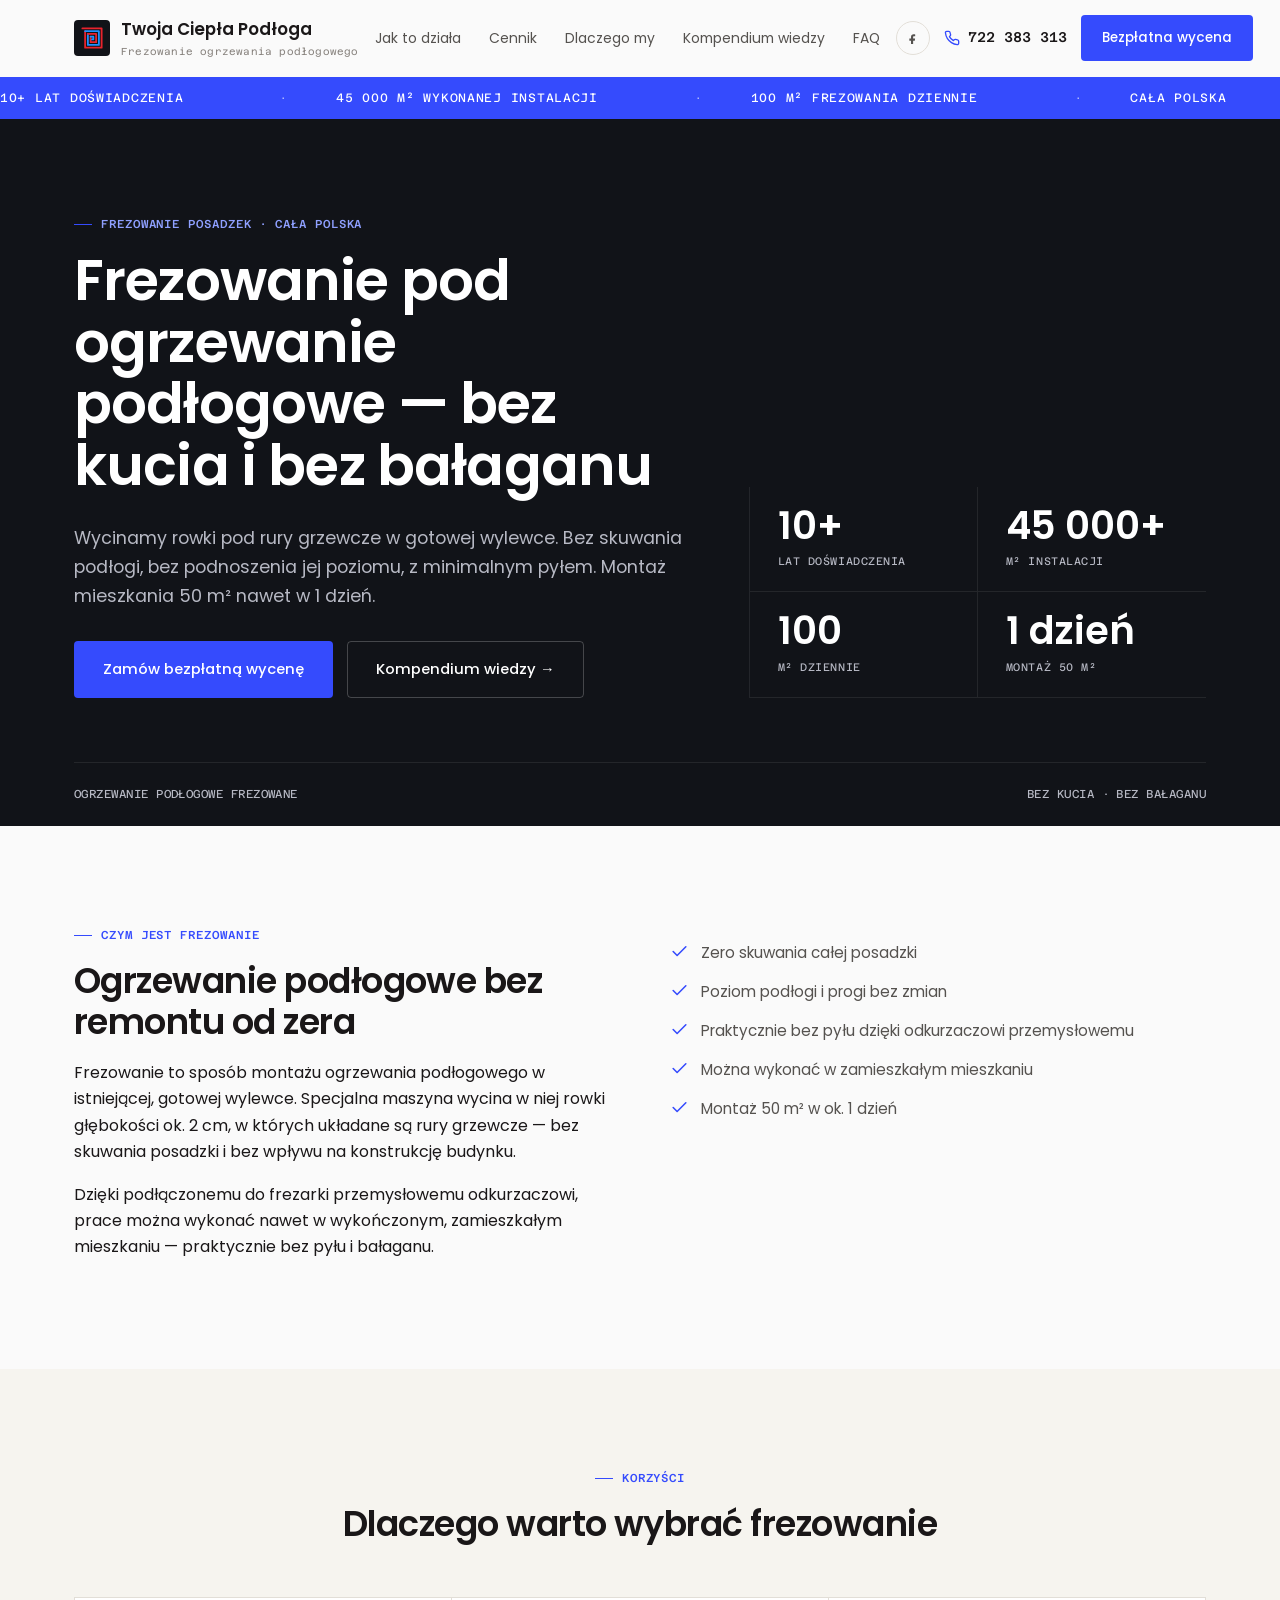
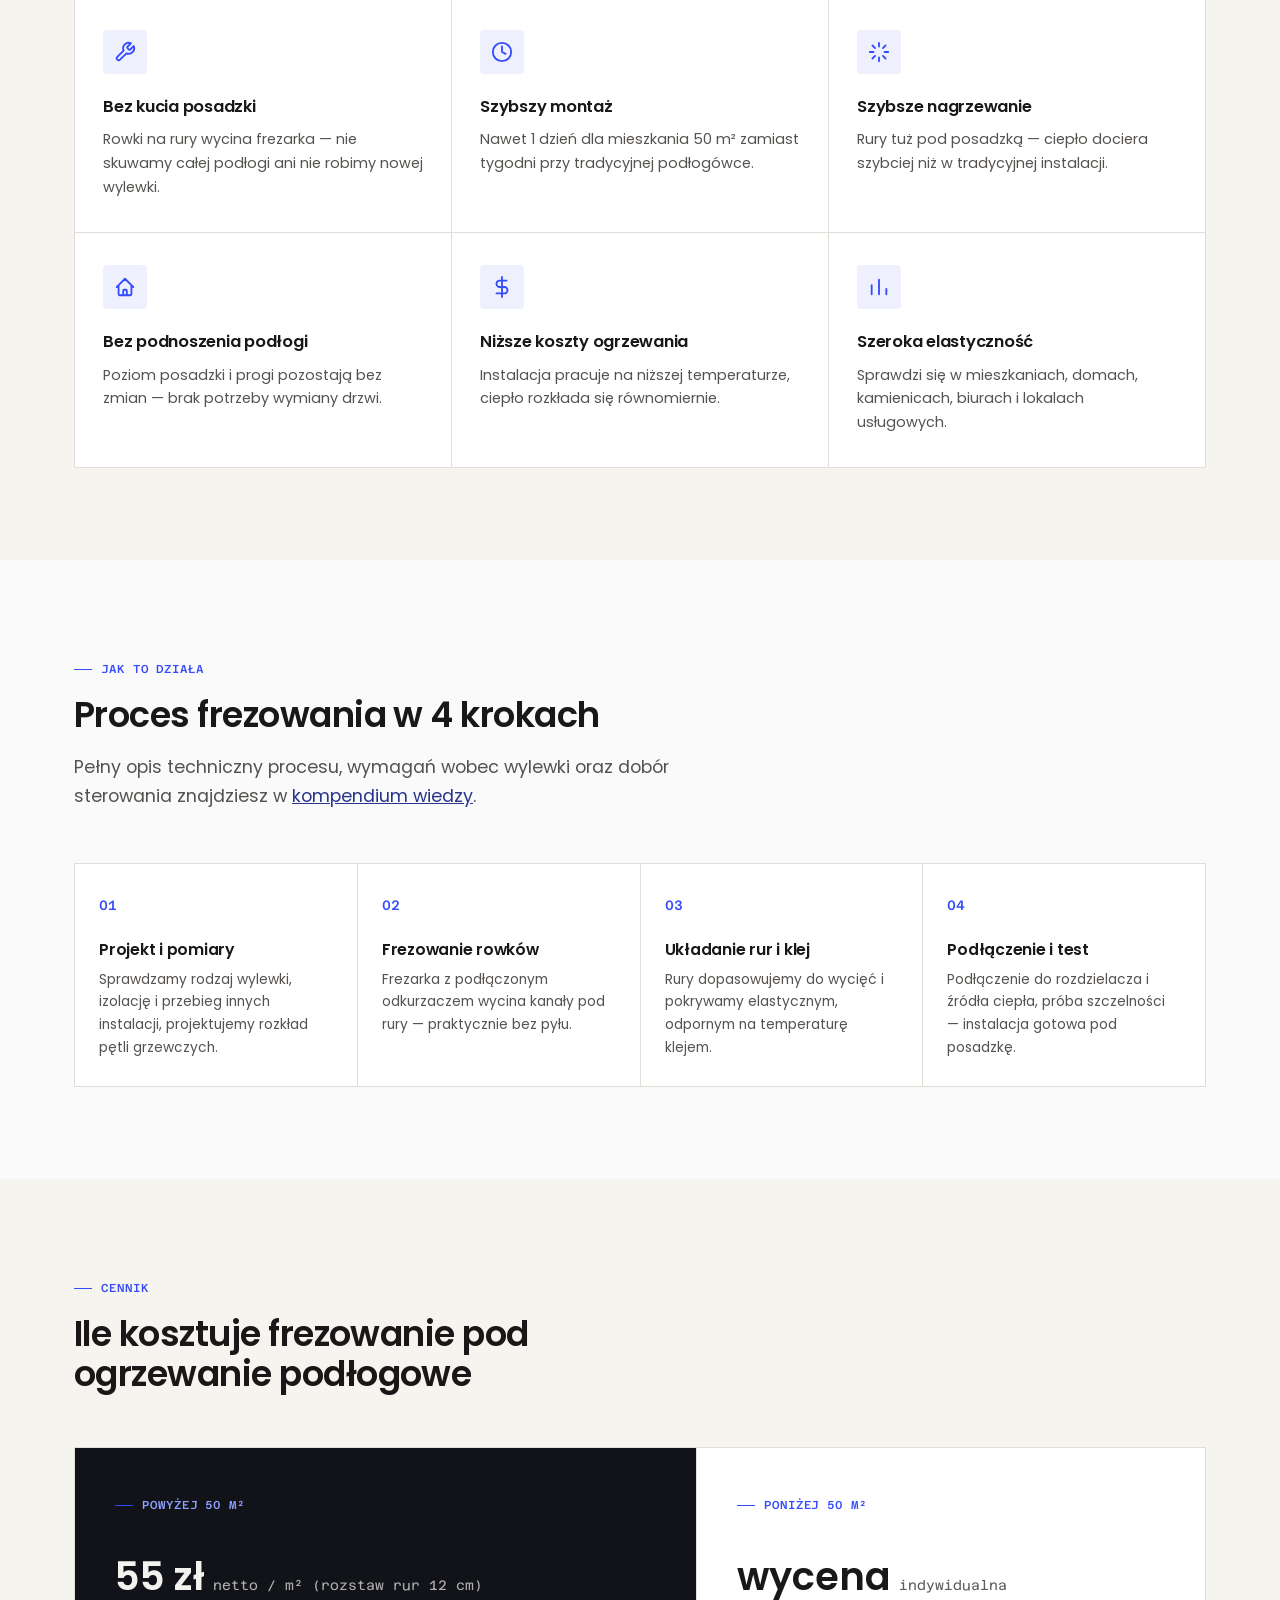
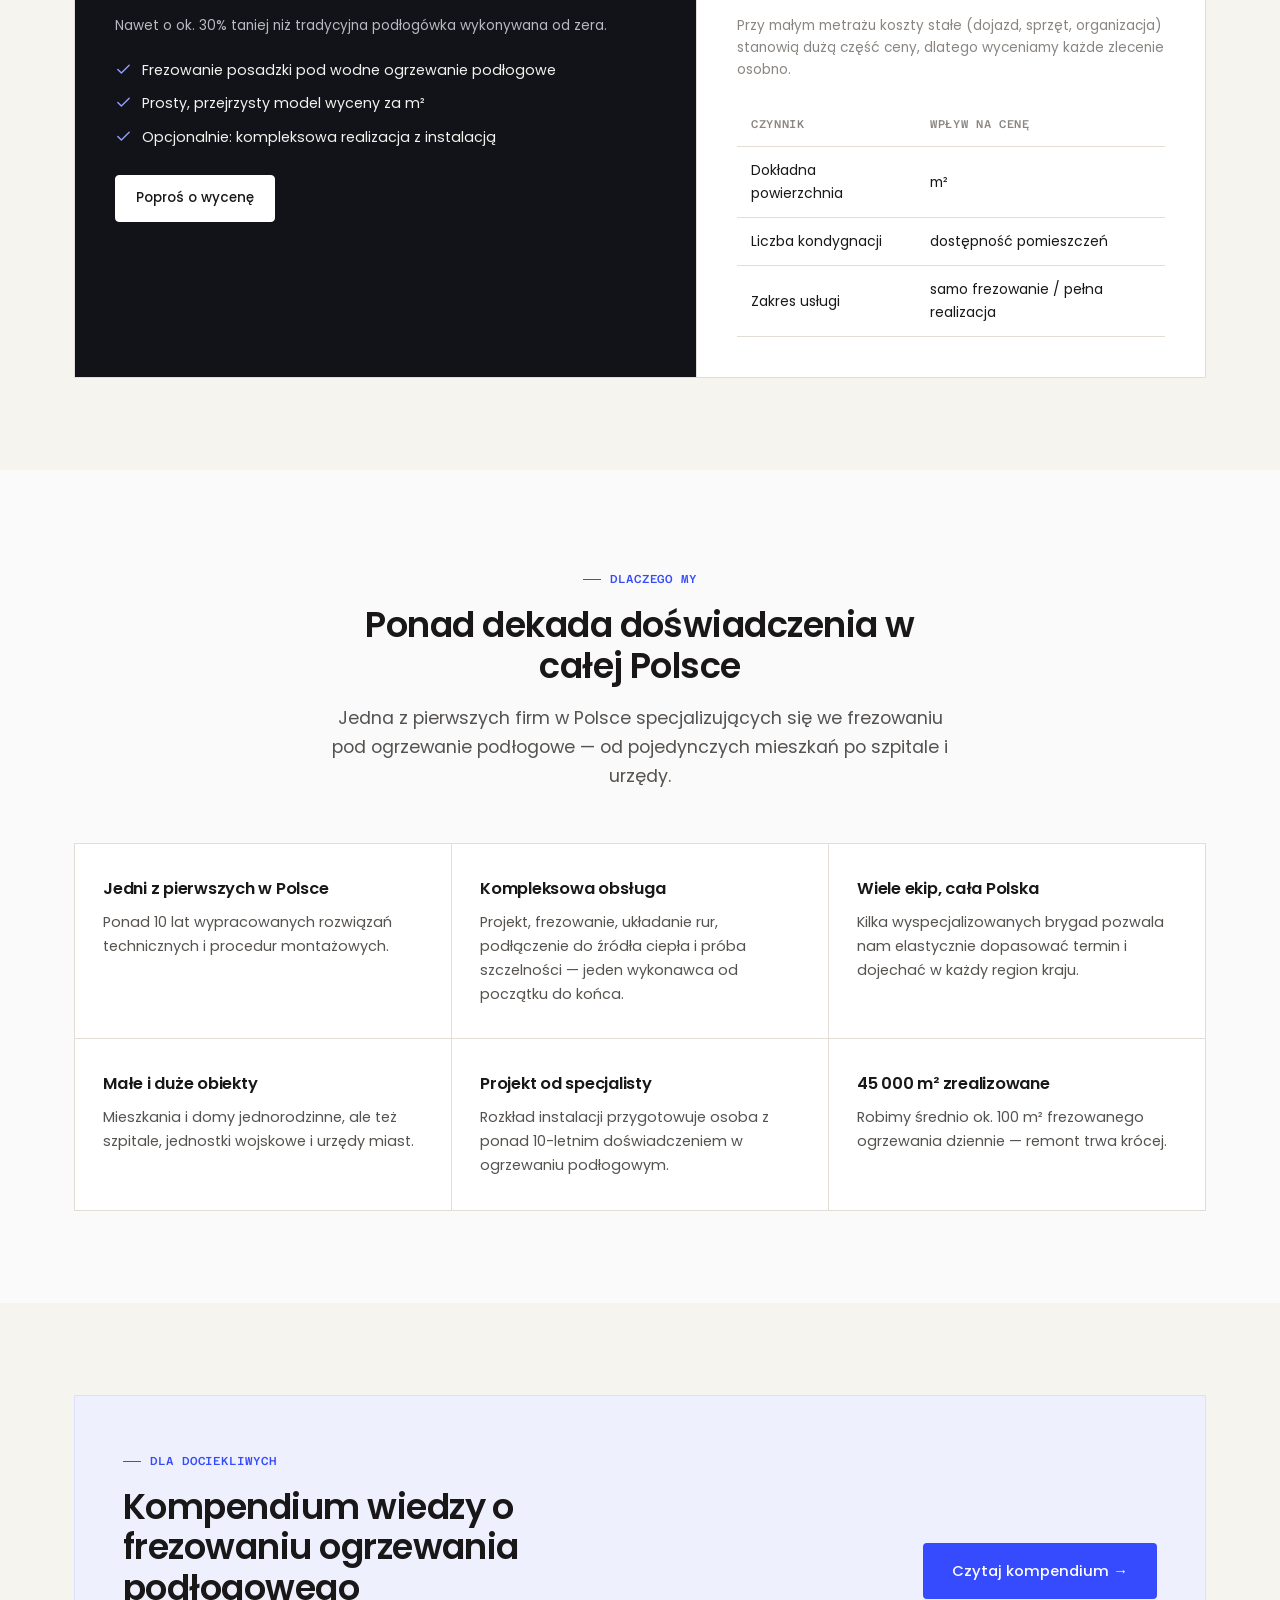
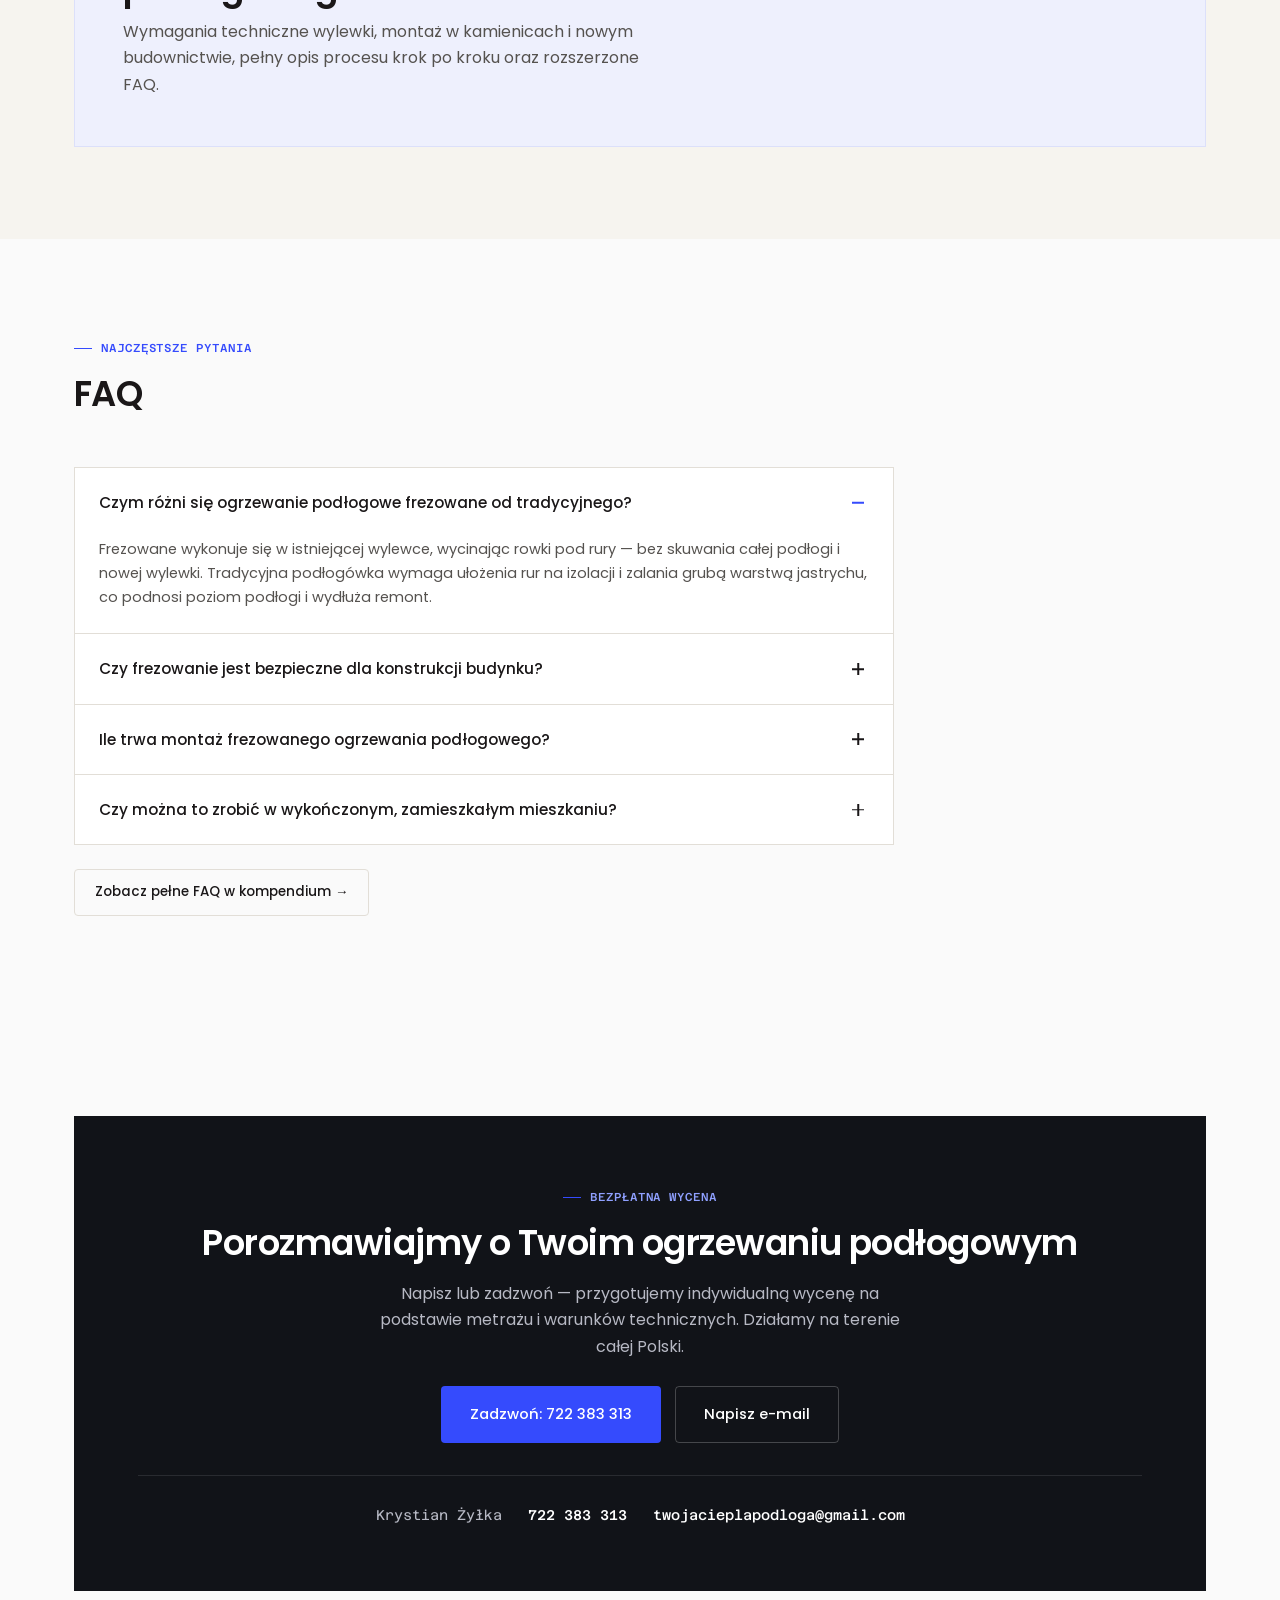
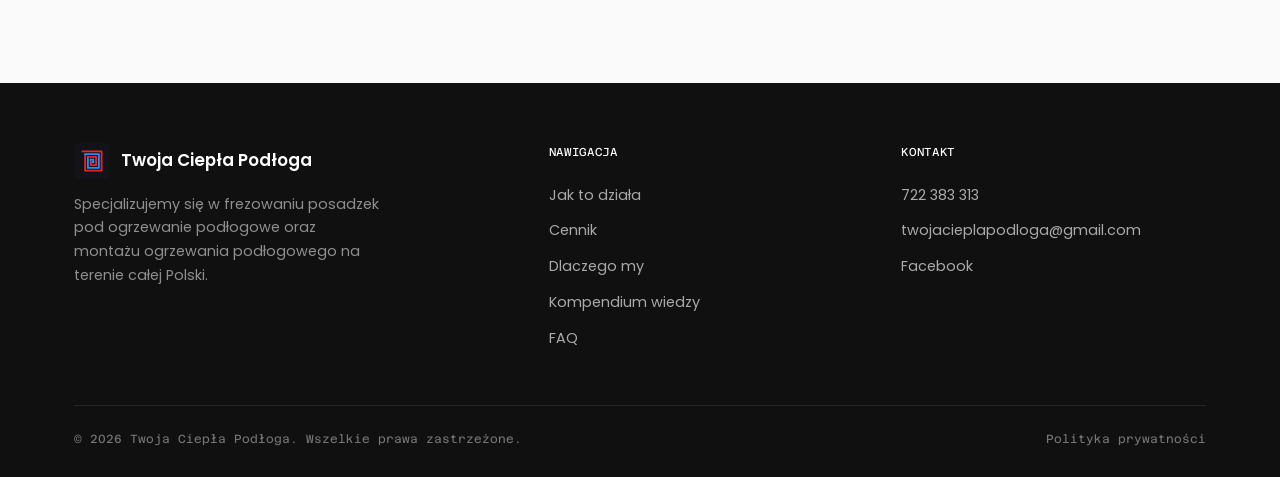
==== index.html @ 828ecf65 "Redesign: frezowanie pod ogrzewanie podlogowe + kompendium wiedzy" ====
<!doctype html>
<html lang="pl">
<head>
<meta charset="utf-8">
<meta name="viewport" content="width=device-width, initial-scale=1">
<title>Frezowanie pod ogrzewanie podłogowe bez kucia i bałaganu | Twoja Ciepła Podłoga</title>
<meta name="description" content="Frezowanie pod ogrzewanie podłogowe w istniejącej wylewce — bez kucia, bez podnoszenia poziomu podłogi. Montaż nawet w 1 dzień, cała Polska. Bezpłatna wycena.">
<link rel="canonical" href="https://twojacieplapodloga.pl/frezowanie-pod-ogrzewanie-podlogowe">
<meta name="theme-color" content="#ffffff">
<link rel="icon" type="image/svg+xml" href="data:image/svg+xml,%3Csvg xmlns='http://www.w3.org/2000/svg' viewBox='0 0 96 96'%3E%3Crect width='96' height='96' rx='20' fill='%23101010'/%3E%3Cpath d='M12,12 L84,12 L84,84 L24,84 L24,24' stroke='%23e8232c' stroke-width='9' fill='none' stroke-linecap='round' stroke-linejoin='round'/%3E%3Cpath d='M24,24 L72,24 L72,72 L34,72 L34,34' stroke='%231e90ff' stroke-width='9' fill='none' stroke-linecap='round' stroke-linejoin='round'/%3E%3Cpath d='M34,34 L62,34 L62,62 L44,62 L44,46' stroke='%23e8232c' stroke-width='9' fill='none' stroke-linecap='round' stroke-linejoin='round'/%3E%3C/svg%3E">

<meta property="og:type" content="website">
<meta property="og:locale" content="pl_PL">
<meta property="og:title" content="Frezowanie pod ogrzewanie podłogowe bez kucia i bałaganu">
<meta property="og:description" content="Profesjonalne frezowanie posadzek pod ogrzewanie podłogowe. Bez kucia, bez podnoszenia poziomu podłogi. Montaż w 1 dzień. Cała Polska.">
<meta property="og:url" content="https://twojacieplapodloga.pl/frezowanie-pod-ogrzewanie-podlogowe">
<meta property="og:site_name" content="Twoja Ciepła Podłoga">
<meta name="twitter:card" content="summary_large_image">

<link rel="preconnect" href="https://fonts.googleapis.com">
<link rel="preconnect" href="https://fonts.gstatic.com" crossorigin>
<link href="https://fonts.googleapis.com/css2?family=Azeret+Mono:wght@400;500&family=Poppins:wght@400;500;600;700&display=swap" rel="stylesheet">
<link rel="stylesheet" href="assets/css/style.css">

<script type="application/ld+json">
{
  "@context": "https://schema.org",
  "@type": "Service",
  "serviceType": "Frezowanie pod ogrzewanie podłogowe",
  "provider": {
    "@type": "LocalBusiness",
    "name": "Twoja Ciepła Podłoga",
    "telephone": "+48722383313",
    "email": "twojacieplapodloga@gmail.com",
    "areaServed": "PL",
    "url": "https://twojacieplapodloga.pl"
  },
  "areaServed": {
    "@type": "Country",
    "name": "Polska"
  },
  "description": "Profesjonalne frezowanie posadzek pod ogrzewanie podłogowe w istniejącej wylewce, bez kucia i podnoszenia poziomu podłogi."
}
</script>
<script type="application/ld+json">
{
  "@context": "https://schema.org",
  "@type": "FAQPage",
  "mainEntity": [
    {
      "@type": "Question",
      "name": "Czym różni się ogrzewanie podłogowe frezowane od tradycyjnego?",
      "acceptedAnswer": {
        "@type": "Answer",
        "text": "Ogrzewanie frezowane wykonuje się w istniejącej wylewce, wycinając w niej rowki pod rury — bez skuwania całej podłogi i bez nowej wylewki. Tradycyjna podłogówka wymaga ułożenia rur na izolacji i zalania grubą warstwą jastrychu, co podnosi poziom podłogi i wydłuża remont."
      }
    },
    {
      "@type": "Question",
      "name": "Czy frezowanie jest bezpieczne dla konstrukcji budynku?",
      "acceptedAnswer": {
        "@type": "Answer",
        "text": "Tak. Frezowanie wykonywane jest wyłącznie w warstwie wylewki, na głębokość ok. 2 cm — nie ingeruje w strop ani elementy konstrukcyjne budynku."
      }
    },
    {
      "@type": "Question",
      "name": "Ile trwa montaż frezowanego ogrzewania podłogowego?",
      "acceptedAnswer": {
        "@type": "Answer",
        "text": "Mieszkanie ok. 50 m2 to zwykle 1 dzień pracy, większe mieszkania i domy 2–3 dni robocze. Duże obiekty wyceniane i planowane są indywidualnie."
      }
    },
    {
      "@type": "Question",
      "name": "Ile kosztuje frezowanie pod ogrzewanie podłogowe?",
      "acceptedAnswer": {
        "@type": "Answer",
        "text": "Dla powierzchni powyżej 50 m2 stosujemy stawkę 55 zł netto za 1 m2 przy rozstawie rur co 12 cm. Mniejsze powierzchnie wyceniamy indywidualnie ze względu na koszty stałe."
      }
    }
  ]
}
</script>
</head>
<body>

<header class="site-header">
  <div class="container">
    <a href="/" class="brand">
      <span class="brand-mark">
        <svg viewBox="0 0 96 96" fill="none">
          <path d="M6,6 L90,6 L90,90 L18,90 L18,18" stroke="#e8232c" stroke-width="8" stroke-linecap="round" stroke-linejoin="round"/>
          <path d="M18,18 L78,18 L78,78 L30,78 L30,30" stroke="#1e90ff" stroke-width="8" stroke-linecap="round" stroke-linejoin="round"/>
          <path d="M30,30 L66,30 L66,66 L42,66 L42,42" stroke="#e8232c" stroke-width="8" stroke-linecap="round" stroke-linejoin="round"/>
          <path d="M42,42 L54,42 L54,54 L48,54" stroke="#1e90ff" stroke-width="8" stroke-linecap="round" stroke-linejoin="round"/>
        </svg>
      </span>
      <span>Twoja Ciepła Podłoga<small>Frezowanie ogrzewania podłogowego</small></span>
    </a>

    <nav class="main-nav" aria-label="Nawigacja główna" id="main-nav">
      <a href="#proces">Jak to działa</a>
      <a href="#cennik">Cennik</a>
      <a href="#dlaczego-my">Dlaczego my</a>
      <a href="kompendium-wiedzy.html">Kompendium wiedzy</a>
      <a href="#faq">FAQ</a>
      <div class="mobile-only">
        <a href="tel:722383313" class="phone-link">
          <svg viewBox="0 0 24 24" fill="none" stroke="currentColor" stroke-width="2" stroke-linecap="round" stroke-linejoin="round"><path d="M22 16.92v3a2 2 0 0 1-2.18 2 19.79 19.79 0 0 1-8.63-3.07 19.5 19.5 0 0 1-6-6 19.79 19.79 0 0 1-3.07-8.67A2 2 0 0 1 4.11 2h3a2 2 0 0 1 2 1.72c.127.96.361 1.903.7 2.81a2 2 0 0 1-.45 2.11L8.09 9.91a16 16 0 0 0 6 6l1.27-1.27a2 2 0 0 1 2.11-.45c.907.339 1.85.573 2.81.7A2 2 0 0 1 22 16.92z"/></svg>
          722 383 313
        </a>
        <a href="#kontakt" class="btn btn-primary btn-sm">Bezpłatna wycena</a>
      </div>
    </nav>

    <div class="header-cta">
      <a href="https://www.facebook.com/twojacieplapodloga/" target="_blank" rel="noopener" class="social-link" aria-label="Nasz profil na Facebooku">
        <svg viewBox="0 0 24 24" fill="currentColor"><path d="M13.5 9.5H15.3V6.6C15 6.6 14 6.5 12.9 6.5c-2.3 0-3.9 1.4-3.9 4v2.4H6.5v3.2h2.5V21h3.2v-4.9h2.5l.4-3.2h-2.9v-2.1c0-.9.3-1.3 1.3-1.3Z"/></svg>
      </a>
      <a href="tel:722383313" class="phone-link">
        <svg viewBox="0 0 24 24" fill="none" stroke="currentColor" stroke-width="2" stroke-linecap="round" stroke-linejoin="round"><path d="M22 16.92v3a2 2 0 0 1-2.18 2 19.79 19.79 0 0 1-8.63-3.07 19.5 19.5 0 0 1-6-6 19.79 19.79 0 0 1-3.07-8.67A2 2 0 0 1 4.11 2h3a2 2 0 0 1 2 1.72c.127.96.361 1.903.7 2.81a2 2 0 0 1-.45 2.11L8.09 9.91a16 16 0 0 0 6 6l1.27-1.27a2 2 0 0 1 2.11-.45c.907.339 1.85.573 2.81.7A2 2 0 0 1 22 16.92z"/></svg>
        722 383 313
      </a>
      <a href="#kontakt" class="btn btn-primary btn-sm">Bezpłatna wycena</a>
      <button type="button" class="nav-toggle" aria-label="Otwórz menu" aria-expanded="false" aria-controls="main-nav">
        <span class="bars"><span></span><span></span><span></span></span>
      </button>
    </div>
  </div>
</header>

<div class="ticker" aria-hidden="true">
  <div class="ticker-track">
    <span>10+ lat doświadczenia</span>
    <span>45 000 m² wykonanej instalacji</span>
    <span>100 m² frezowania dziennie</span>
    <span>Cała Polska</span>
    <span>10+ lat doświadczenia</span>
    <span>45 000 m² wykonanej instalacji</span>
    <span>100 m² frezowania dziennie</span>
    <span>Cała Polska</span>
  </div>
</div>

<main>

  <!-- HERO -->
  <section class="hero">
    <div class="container">
      <div class="hero-grid">
        <div class="hero-copy reveal">
          <span class="eyebrow on-dark">Frezowanie posadzek · cała Polska</span>
          <h1>Frezowanie pod ogrzewanie podłogowe — bez kucia i bez bałaganu</h1>
          <p class="lede">Wycinamy rowki pod rury grzewcze w gotowej wylewce. Bez skuwania podłogi, bez podnoszenia jej poziomu, z minimalnym pyłem. Montaż mieszkania 50 m² nawet w 1 dzień.</p>

          <div class="hero-actions">
            <a href="#kontakt" class="btn btn-primary">Zamów bezpłatną wycenę</a>
            <a href="kompendium-wiedzy.html" class="btn btn-ghost">Kompendium wiedzy →</a>
          </div>
        </div>

        <div class="hero-stats reveal" style="transition-delay:.1s">
          <div class="hero-stat">
            <div class="num"><span data-count-to="10" data-suffix="+">0</span></div>
            <div class="lbl">lat doświadczenia</div>
          </div>
          <div class="hero-stat">
            <div class="num"><span data-count-to="45000" data-suffix="+">0</span></div>
            <div class="lbl">m² instalacji</div>
          </div>
          <div class="hero-stat">
            <div class="num"><span data-count-to="100">0</span></div>
            <div class="lbl">m² dziennie</div>
          </div>
          <div class="hero-stat">
            <div class="num">1 dzień</div>
            <div class="lbl">montaż 50 m²</div>
          </div>
        </div>
      </div>

      <div class="hero-foot">
        <span>Ogrzewanie podłogowe frezowane</span>
        <span>Bez kucia · bez bałaganu</span>
      </div>
    </div>
  </section>

  <!-- INTRO -->
  <section class="section" id="czym-jest">
    <div class="container intro-grid">
      <div class="reveal">
        <span class="eyebrow">Czym jest frezowanie</span>
        <h2>Ogrzewanie podłogowe bez remontu od zera</h2>
        <p>Frezowanie to sposób montażu ogrzewania podłogowego w istniejącej, gotowej wylewce. Specjalna maszyna wycina w niej rowki głębokości ok. 2 cm, w których układane są rury grzewcze — bez skuwania posadzki i bez wpływu na konstrukcję budynku.</p>
        <p>Dzięki podłączonemu do frezarki przemysłowemu odkurzaczowi, prace można wykonać nawet w wykończonym, zamieszkałym mieszkaniu — praktycznie bez pyłu i bałaganu.</p>
      </div>
      <ul class="intro-list reveal" style="transition-delay:.1s">
        <li><svg viewBox="0 0 24 24" fill="none" stroke="currentColor" stroke-width="2" stroke-linecap="round" stroke-linejoin="round"><path d="M20 6 9 17l-5-5"/></svg> Zero skuwania całej posadzki</li>
        <li><svg viewBox="0 0 24 24" fill="none" stroke="currentColor" stroke-width="2" stroke-linecap="round" stroke-linejoin="round"><path d="M20 6 9 17l-5-5"/></svg> Poziom podłogi i progi bez zmian</li>
        <li><svg viewBox="0 0 24 24" fill="none" stroke="currentColor" stroke-width="2" stroke-linecap="round" stroke-linejoin="round"><path d="M20 6 9 17l-5-5"/></svg> Praktycznie bez pyłu dzięki odkurzaczowi przemysłowemu</li>
        <li><svg viewBox="0 0 24 24" fill="none" stroke="currentColor" stroke-width="2" stroke-linecap="round" stroke-linejoin="round"><path d="M20 6 9 17l-5-5"/></svg> Można wykonać w zamieszkałym mieszkaniu</li>
        <li><svg viewBox="0 0 24 24" fill="none" stroke="currentColor" stroke-width="2" stroke-linecap="round" stroke-linejoin="round"><path d="M20 6 9 17l-5-5"/></svg> Montaż 50 m² w ok. 1 dzień</li>
      </ul>
    </div>
  </section>

  <!-- BENEFITS -->
  <section class="section section-alt">
    <div class="container">
      <div class="section-head center reveal">
        <span class="eyebrow">Korzyści</span>
        <h2>Dlaczego warto wybrać frezowanie</h2>
      </div>
      <div class="grid-3 reveal-stagger">
        <div class="card reveal" style="--i:0">
          <div class="card-icon"><svg viewBox="0 0 24 24" fill="none" stroke="currentColor" stroke-width="2" stroke-linecap="round" stroke-linejoin="round"><path d="M14.7 6.3a1 1 0 0 0 0 1.4l1.6 1.6a1 1 0 0 0 1.4 0l3.77-3.77a6 6 0 0 1-7.94 7.94l-6.91 6.91a2.12 2.12 0 0 1-3-3l6.91-6.91a6 6 0 0 1 7.94-7.94l-3.76 3.76z"/></svg></div>
          <h3>Bez kucia posadzki</h3>
          <p>Rowki na rury wycina frezarka — nie skuwamy całej podłogi ani nie robimy nowej wylewki.</p>
        </div>
        <div class="card reveal" style="--i:1">
          <div class="card-icon"><svg viewBox="0 0 24 24" fill="none" stroke="currentColor" stroke-width="2" stroke-linecap="round" stroke-linejoin="round"><circle cx="12" cy="12" r="10"/><path d="M12 6v6l4 2"/></svg></div>
          <h3>Szybszy montaż</h3>
          <p>Nawet 1 dzień dla mieszkania 50 m² zamiast tygodni przy tradycyjnej podłogówce.</p>
        </div>
        <div class="card reveal" style="--i:2">
          <div class="card-icon"><svg viewBox="0 0 24 24" fill="none" stroke="currentColor" stroke-width="2" stroke-linecap="round" stroke-linejoin="round"><path d="M12 2v4M12 18v4M4.9 4.9l2.8 2.8M16.3 16.3l2.8 2.8M2 12h4M18 12h4M4.9 19.1l2.8-2.8M16.3 7.7l2.8-2.8"/></svg></div>
          <h3>Szybsze nagrzewanie</h3>
          <p>Rury tuż pod posadzką — ciepło dociera szybciej niż w tradycyjnej instalacji.</p>
        </div>
        <div class="card reveal" style="--i:3">
          <div class="card-icon"><svg viewBox="0 0 24 24" fill="none" stroke="currentColor" stroke-width="2" stroke-linecap="round" stroke-linejoin="round"><path d="M3 12l2-2m0 0 7-7 7 7M5 10v10a1 1 0 0 0 1 1h3m10-11 2 2m-2-2v10a1 1 0 0 1-1 1h-3m-6 0a1 1 0 0 0 1-1v-4a1 1 0 0 1 1-1h2a1 1 0 0 1 1 1v4a1 1 0 0 0 1 1m-6 0h6"/></svg></div>
          <h3>Bez podnoszenia podłogi</h3>
          <p>Poziom posadzki i progi pozostają bez zmian — brak potrzeby wymiany drzwi.</p>
        </div>
        <div class="card reveal" style="--i:4">
          <div class="card-icon"><svg viewBox="0 0 24 24" fill="none" stroke="currentColor" stroke-width="2" stroke-linecap="round" stroke-linejoin="round"><path d="M12 1v22M17 5H9.5a3.5 3.5 0 0 0 0 7h5a3.5 3.5 0 0 1 0 7H6"/></svg></div>
          <h3>Niższe koszty ogrzewania</h3>
          <p>Instalacja pracuje na niższej temperaturze, ciepło rozkłada się równomiernie.</p>
        </div>
        <div class="card reveal" style="--i:5">
          <div class="card-icon"><svg viewBox="0 0 24 24" fill="none" stroke="currentColor" stroke-width="2" stroke-linecap="round" stroke-linejoin="round"><path d="M20 20v-6M4 20V10M12 20V4"/></svg></div>
          <h3>Szeroka elastyczność</h3>
          <p>Sprawdzi się w mieszkaniach, domach, kamienicach, biurach i lokalach usługowych.</p>
        </div>
      </div>
    </div>
  </section>

  <!-- PROCESS -->
  <section class="section" id="proces">
    <div class="container">
      <div class="section-head reveal">
        <span class="eyebrow">Jak to działa</span>
        <h2>Proces frezowania w 4 krokach</h2>
        <p class="lede">Pełny opis techniczny procesu, wymagań wobec wylewki oraz dobór sterowania znajdziesz w <a href="kompendium-wiedzy.html" style="color:var(--accent-dark);text-decoration:underline;">kompendium wiedzy</a>.</p>
      </div>
      <div class="steps">
        <div class="step reveal" style="--i:0">
          <div class="step-num"></div>
          <h3>Projekt i pomiary</h3>
          <p>Sprawdzamy rodzaj wylewki, izolację i przebieg innych instalacji, projektujemy rozkład pętli grzewczych.</p>
        </div>
        <div class="step reveal" style="--i:1">
          <div class="step-num"></div>
          <h3>Frezowanie rowków</h3>
          <p>Frezarka z podłączonym odkurzaczem wycina kanały pod rury — praktycznie bez pyłu.</p>
        </div>
        <div class="step reveal" style="--i:2">
          <div class="step-num"></div>
          <h3>Układanie rur i klej</h3>
          <p>Rury dopasowujemy do wycięć i pokrywamy elastycznym, odpornym na temperaturę klejem.</p>
        </div>
        <div class="step reveal" style="--i:3">
          <div class="step-num"></div>
          <h3>Podłączenie i test</h3>
          <p>Podłączenie do rozdzielacza i źródła ciepła, próba szczelności — instalacja gotowa pod posadzkę.</p>
        </div>
      </div>
    </div>
  </section>

  <!-- PRICING -->
  <section class="section section-alt" id="cennik">
    <div class="container">
      <div class="section-head reveal">
        <span class="eyebrow">Cennik</span>
        <h2>Ile kosztuje frezowanie pod ogrzewanie podłogowe</h2>
      </div>

      <div class="pricing-wrap">
        <div class="price-card featured reveal">
          <span class="eyebrow on-dark">Powyżej 50 m²</span>
          <div class="price-tag">
            <span class="amount">55 zł</span>
            <span class="unit">netto / m² (rozstaw rur 12 cm)</span>
          </div>
          <p class="price-note">Nawet o ok. 30% taniej niż tradycyjna podłogówka wykonywana od zera.</p>
          <ul class="price-list">
            <li><svg viewBox="0 0 24 24" fill="none" stroke="currentColor" stroke-width="2" stroke-linecap="round" stroke-linejoin="round"><path d="M20 6 9 17l-5-5"/></svg> Frezowanie posadzki pod wodne ogrzewanie podłogowe</li>
            <li><svg viewBox="0 0 24 24" fill="none" stroke="currentColor" stroke-width="2" stroke-linecap="round" stroke-linejoin="round"><path d="M20 6 9 17l-5-5"/></svg> Prosty, przejrzysty model wyceny za m²</li>
            <li><svg viewBox="0 0 24 24" fill="none" stroke="currentColor" stroke-width="2" stroke-linecap="round" stroke-linejoin="round"><path d="M20 6 9 17l-5-5"/></svg> Opcjonalnie: kompleksowa realizacja z instalacją</li>
          </ul>
          <a href="#kontakt" class="btn btn-light btn-sm">Poproś o wycenę</a>
        </div>

        <div class="price-card reveal" style="transition-delay:.1s">
          <span class="eyebrow">Poniżej 50 m²</span>
          <div class="price-tag">
            <span class="amount">wycena</span>
            <span class="unit">indywidualna</span>
          </div>
          <p class="price-note">Przy małym metrażu koszty stałe (dojazd, sprzęt, organizacja) stanowią dużą część ceny, dlatego wyceniamy każde zlecenie osobno.</p>
          <table class="price-table">
            <thead><tr><th>Czynnik</th><th>Wpływ na cenę</th></tr></thead>
            <tbody>
              <tr><td>Dokładna powierzchnia</td><td>m²</td></tr>
              <tr><td>Liczba kondygnacji</td><td>dostępność pomieszczeń</td></tr>
              <tr><td>Zakres usługi</td><td>samo frezowanie / pełna realizacja</td></tr>
            </tbody>
          </table>
        </div>
      </div>
    </div>
  </section>

  <!-- WHY US -->
  <section class="section" id="dlaczego-my">
    <div class="container">
      <div class="section-head center reveal">
        <span class="eyebrow">Dlaczego my</span>
        <h2>Ponad dekada doświadczenia w całej Polsce</h2>
        <p class="lede" style="margin-inline:auto;">Jedna z pierwszych firm w Polsce specjalizujących się we frezowaniu pod ogrzewanie podłogowe — od pojedynczych mieszkań po szpitale i urzędy.</p>
      </div>

      <div class="grid-3 reveal-stagger">
        <div class="card reveal" style="--i:0">
          <h3>Jedni z pierwszych w Polsce</h3>
          <p>Ponad 10 lat wypracowanych rozwiązań technicznych i procedur montażowych.</p>
        </div>
        <div class="card reveal" style="--i:1">
          <h3>Kompleksowa obsługa</h3>
          <p>Projekt, frezowanie, układanie rur, podłączenie do źródła ciepła i próba szczelności — jeden wykonawca od początku do końca.</p>
        </div>
        <div class="card reveal" style="--i:2">
          <h3>Wiele ekip, cała Polska</h3>
          <p>Kilka wyspecjalizowanych brygad pozwala nam elastycznie dopasować termin i dojechać w każdy region kraju.</p>
        </div>
        <div class="card reveal" style="--i:3">
          <h3>Małe i duże obiekty</h3>
          <p>Mieszkania i domy jednorodzinne, ale też szpitale, jednostki wojskowe i urzędy miast.</p>
        </div>
        <div class="card reveal" style="--i:4">
          <h3>Projekt od specjalisty</h3>
          <p>Rozkład instalacji przygotowuje osoba z ponad 10-letnim doświadczeniem w ogrzewaniu podłogowym.</p>
        </div>
        <div class="card reveal" style="--i:5">
          <h3>45 000 m² zrealizowane</h3>
          <p>Robimy średnio ok. 100 m² frezowanego ogrzewania dziennie — remont trwa krócej.</p>
        </div>
      </div>
    </div>
  </section>

  <!-- COMPENDIUM BANNER -->
  <section class="section section-alt">
    <div class="container">
      <div class="compendium-banner reveal">
        <div class="txt">
          <span class="eyebrow">Dla dociekliwych</span>
          <h2>Kompendium wiedzy o frezowaniu ogrzewania podłogowego</h2>
          <p>Wymagania techniczne wylewki, montaż w kamienicach i nowym budownictwie, pełny opis procesu krok po kroku oraz rozszerzone FAQ.</p>
        </div>
        <a href="kompendium-wiedzy.html" class="btn btn-primary">Czytaj kompendium →</a>
      </div>
    </div>
  </section>

  <!-- FAQ -->
  <section class="section" id="faq">
    <div class="container">
      <div class="section-head reveal">
        <span class="eyebrow">Najczęstsze pytania</span>
        <h2>FAQ</h2>
      </div>
      <div class="faq-list reveal">
        <details class="faq-item" open>
          <summary class="faq-q">Czym różni się ogrzewanie podłogowe frezowane od tradycyjnego?<span class="plus"></span></summary>
          <div class="faq-a"><p>Frezowane wykonuje się w istniejącej wylewce, wycinając rowki pod rury — bez skuwania całej podłogi i nowej wylewki. Tradycyjna podłogówka wymaga ułożenia rur na izolacji i zalania grubą warstwą jastrychu, co podnosi poziom podłogi i wydłuża remont.</p></div>
        </details>
        <details class="faq-item">
          <summary class="faq-q">Czy frezowanie jest bezpieczne dla konstrukcji budynku?<span class="plus"></span></summary>
          <div class="faq-a"><p>Tak. Frezowanie wykonujemy wyłącznie w warstwie wylewki, standardowo na głębokość ok. 2 cm — nie ingerujemy w strop ani elementy konstrukcyjne budynku.</p></div>
        </details>
        <details class="faq-item">
          <summary class="faq-q">Ile trwa montaż frezowanego ogrzewania podłogowego?<span class="plus"></span></summary>
          <div class="faq-a"><p>Mieszkanie ok. 50 m² to zwykle 1 dzień pracy, większe mieszkania i domy 2–3 dni robocze. Duże obiekty planujemy indywidualnie.</p></div>
        </details>
        <details class="faq-item">
          <summary class="faq-q">Czy można to zrobić w wykończonym, zamieszkałym mieszkaniu?<span class="plus"></span></summary>
          <div class="faq-a"><p>Tak, bardzo często tak pracujemy. Frezarki mają podłączony przemysłowy odkurzacz, dzięki czemu pyłu jest minimalnie, a prace można podzielić na etapy.</p></div>
        </details>
      </div>
      <p style="margin-top:24px;"><a href="kompendium-wiedzy.html#faq-pelne" class="btn btn-ghost btn-sm">Zobacz pełne FAQ w kompendium →</a></p>
    </div>
  </section>

  <!-- FINAL CTA -->
  <section class="section" id="kontakt">
    <div class="container">
      <div class="cta-block reveal">
        <span class="eyebrow on-dark">Bezpłatna wycena</span>
        <h2>Porozmawiajmy o Twoim ogrzewaniu podłogowym</h2>
        <p>Napisz lub zadzwoń — przygotujemy indywidualną wycenę na podstawie metrażu i warunków technicznych. Działamy na terenie całej Polski.</p>
        <div class="cta-actions">
          <a href="tel:722383313" class="btn btn-primary">Zadzwoń: 722 383 313</a>
          <a href="mailto:twojacieplapodloga@gmail.com" class="btn btn-ghost" style="border-color:rgba(255,255,255,.22);color:#fff;">Napisz e-mail</a>
        </div>
        <div class="cta-contact">
          <span>Krystian Żyłka</span>
          <a href="tel:722383313">722 383 313</a>
          <a href="mailto:twojacieplapodloga@gmail.com">twojacieplapodloga@gmail.com</a>
        </div>
      </div>
    </div>
  </section>

</main>

<footer class="site-footer">
  <div class="container">
    <div class="footer-grid">
      <div class="footer-brand">
        <a href="/" class="brand">
          <span class="brand-mark">
            <svg viewBox="0 0 96 96" fill="none">
          <path d="M6,6 L90,6 L90,90 L18,90 L18,18" stroke="#e8232c" stroke-width="8" stroke-linecap="round" stroke-linejoin="round"/>
          <path d="M18,18 L78,18 L78,78 L30,78 L30,30" stroke="#1e90ff" stroke-width="8" stroke-linecap="round" stroke-linejoin="round"/>
          <path d="M30,30 L66,30 L66,66 L42,66 L42,42" stroke="#e8232c" stroke-width="8" stroke-linecap="round" stroke-linejoin="round"/>
          <path d="M42,42 L54,42 L54,54 L48,54" stroke="#1e90ff" stroke-width="8" stroke-linecap="round" stroke-linejoin="round"/>
        </svg>
          </span>
          <span>Twoja Ciepła Podłoga</span>
        </a>
        <p>Specjalizujemy się w frezowaniu posadzek pod ogrzewanie podłogowe oraz montażu ogrzewania podłogowego na terenie całej Polski.</p>
      </div>
      <div class="footer-col">
        <h4>Nawigacja</h4>
        <a href="#proces">Jak to działa</a>
        <a href="#cennik">Cennik</a>
        <a href="#dlaczego-my">Dlaczego my</a>
        <a href="kompendium-wiedzy.html">Kompendium wiedzy</a>
        <a href="#faq">FAQ</a>
      </div>
      <div class="footer-col">
        <h4>Kontakt</h4>
        <a href="tel:722383313">722 383 313</a>
        <a href="mailto:twojacieplapodloga@gmail.com">twojacieplapodloga@gmail.com</a>
        <a href="https://www.facebook.com/twojacieplapodloga/" target="_blank" rel="noopener">Facebook</a>
      </div>
    </div>
    <div class="footer-bottom">
      <span>© 2026 Twoja Ciepła Podłoga. Wszelkie prawa zastrzeżone.</span>
      <a href="/polityka-prywatnosci">Polityka prywatności</a>
    </div>
  </div>
</footer>

<script src="assets/js/main.js"></script>
</body>
</html>
---- assets/css/style.css ----
/* ==========================================================================
   Twoja Ciepła Podłoga — Frezowanie pod ogrzewanie podłogowe
   Modern editorial theme — dark hero, cream/white sections, sharp corners
   ========================================================================== */

:root{
  --bg:            #fafafa;
  --bg-alt:        #f6f4ef;
  --surface:       #ffffff;
  --dark:          #111318;
  --dark-soft:     #1b1e26;
  --ink:           #1a1718;
  --ink-soft:      #55524f;
  --ink-faint:     #8a8580;
  --line:          #e2ded7;
  --accent:        #354bfd;
  --accent-dark:   #29358c;
  --accent-soft:   #dce0fa;
  --accent-tint:   #eef0fd;
  --on-dark:       #f3f2ee;
  --on-dark-soft:  #b7b9c4;
  --shadow-sm:     0 1px 2px rgba(26,23,24,.05), 0 1px 1px rgba(26,23,24,.04);
  --shadow-md:     0 10px 26px -12px rgba(26,23,24,.18);
  --radius-sm:     4px;
  --radius-md:     6px;
  --radius-lg:     8px;
  --ff-head:       "Poppins", -apple-system, Segoe UI, Roboto, sans-serif;
  --ff-body:       "Poppins", -apple-system, Segoe UI, Roboto, sans-serif;
  --ff-mono:       "Azeret Mono", "Space Mono", monospace;
  --ease:          cubic-bezier(.22,.68,.36,1);
  --container:     1180px;
}

*,*::before,*::after{ box-sizing:border-box; }
html{ scroll-behavior:smooth; }
@media (prefers-reduced-motion: reduce){
  html{ scroll-behavior:auto; }
  *,*::before,*::as{ animation-duration:.001ms !important; }
  *,*::before,*::after{ animation-duration:.001ms !important; animation-iteration-count:1 !important; transition-duration:.001ms !important; scroll-behavior:auto !important; }
}

body{
  margin:0;
  font-family:var(--ff-body);
  font-weight:400;
  color:var(--ink);
  background:var(--bg);
  -webkit-font-smoothing:antialiased;
  text-rendering:optimizeLegibility;
  line-height:1.65;
}

img{ max-width:100%; display:block; }
a{ color:inherit; text-decoration:none; }
ul{ margin:0; padding:0; list-style:none; }
h1,h2,h3,h4{ font-family:var(--ff-head); font-weight:600; margin:0 0 .5em; letter-spacing:-.015em; color:var(--ink); }
p{ margin:0 0 1em; }

.container{
  width:100%;
  max-width:var(--container);
  margin-inline:auto;
  padding-inline:24px;
}

section{ position:relative; }

.eyebrow{
  display:inline-flex;
  align-items:center;
  gap:9px;
  font-family:var(--ff-mono);
  font-size:.72rem;
  font-weight:500;
  letter-spacing:.08em;
  text-transform:uppercase;
  color:var(--accent);
  margin-bottom:16px;
}
.eyebrow::before{
  content:"";
  width:18px; height:1px;
  background:var(--accent);
}
.eyebrow.on-dark{ color:#8fa0ff; }

h1{ font-size:clamp(2.1rem, 4.4vw, 3.5rem); line-height:1.1; font-weight:600; }
h2{ font-size:clamp(1.55rem, 3vw, 2.2rem); line-height:1.16; }
h3{ font-size:1.15rem; }

.lede{
  font-size:clamp(1rem, 1.4vw, 1.1rem);
  color:var(--ink-soft);
  max-width:60ch;
}

/* ---------- buttons ---------- */
.btn{
  display:inline-flex;
  align-items:center;
  justify-content:center;
  gap:10px;
  padding:15px 28px;
  border-radius:var(--radius-sm);
  font-weight:500;
  font-size:.92rem;
  border:1px solid transparent;
  cursor:pointer;
  transition:transform .3s var(--ease), background .2s ease, color .2s ease, border-color .2s ease;
  white-space:nowrap;
}
.btn-primary{
  background:var(--accent);
  color:#fff;
}
.btn-primary:hover{ background:var(--accent-dark); }
.btn-ghost{
  background:transparent;
  color:var(--ink);
  border-color:var(--line);
}
.btn-ghost:hover{ border-color:var(--accent); color:var(--accent); }
.btn-light{
  background:#fff;
  color:var(--ink);
  border-color:#fff;
}
.btn-light:hover{ background:var(--bg-alt); }
.btn-sm{ padding:11px 20px; font-size:.84rem; }

/* ---------- header ---------- */
.site-header{
  position:sticky; top:0; z-index:100;
  background:rgba(250,250,250,.9);
  backdrop-filter:blur(10px);
  border-bottom:1px solid transparent;
  transition:border-color .3s ease, box-shadow .3s ease;
}
.site-header.is-scrolled{
  border-color:var(--line);
  box-shadow:0 4px 20px -14px rgba(26,23,24,.2);
}
.site-header .container{
  display:flex; align-items:center; justify-content:space-between;
  height:76px; gap:16px;
}
.brand{
  display:flex; align-items:center; gap:11px;
  font-family:var(--ff-head); font-weight:600; font-size:1.05rem;
  color:var(--ink);
  flex:none; white-space:nowrap;
}
.brand-mark{
  width:36px; height:36px; border-radius:var(--radius-sm);
  background:var(--dark);
  display:flex; align-items:center; justify-content:center;
}
.brand-mark svg{ width:22px; height:22px; }
.social-link{
  display:flex; align-items:center; justify-content:center;
  width:34px; height:34px; border-radius:50%;
  border:1px solid var(--line); color:var(--ink-soft);
  transition:color .2s ease, border-color .2s ease;
}
.social-link:hover{ color:var(--accent); border-color:var(--accent); }
.social-link svg{ width:16px; height:16px; }
.brand small{ display:block; font-family:var(--ff-mono); font-weight:400; font-size:.63rem; color:var(--ink-faint); letter-spacing:.02em; }

.main-nav{ display:flex; align-items:center; gap:28px; flex:none; }
.main-nav a{
  font-size:.87rem; font-weight:400; color:var(--ink-soft);
  position:relative; padding:6px 0;
  white-space:nowrap;
  transition:color .2s ease;
}
.main-nav a::after{
  content:""; position:absolute; left:0; right:100%; bottom:0; height:1px;
  background:var(--accent); transition:right .3s var(--ease);
}
.main-nav a:hover{ color:var(--ink); }
.main-nav a:hover::after{ right:0; }
.header-cta{ display:flex; align-items:center; gap:14px; flex:none; }
.phone-link{ display:flex; align-items:center; gap:8px; font-weight:500; font-size:.88rem; color:var(--ink); font-family:var(--ff-mono); white-space:nowrap; }
.phone-link svg{ width:16px; height:16px; color:var(--accent); flex:none; }

/* ---------- hamburger toggle ---------- */
.nav-toggle{
  display:none;
  flex:none;
  width:38px; height:38px;
  align-items:center; justify-content:center;
  background:none; border:1px solid var(--line); border-radius:var(--radius-sm);
  cursor:pointer; padding:0;
}
.nav-toggle .bars{ position:relative; width:16px; height:11px; }
.nav-toggle .bars span{
  position:absolute; left:0; width:100%; height:1.5px; background:var(--ink);
  transition:transform .3s var(--ease), opacity .2s ease, top .3s var(--ease);
}
.nav-toggle .bars span:nth-child(1){ top:0; }
.nav-toggle .bars span:nth-child(2){ top:5px; }
.nav-toggle .bars span:nth-child(3){ top:10px; }
.nav-toggle[aria-expanded="true"] .bars span:nth-child(1){ top:5px; transform:rotate(45deg); }
.nav-toggle[aria-expanded="true"] .bars span:nth-child(2){ opacity:0; }
.nav-toggle[aria-expanded="true"] .bars span:nth-child(3){ top:5px; transform:rotate(-45deg); }

.mobile-only{ display:none; }

/* ---------- ticker banner ---------- */
.ticker{
  background:var(--accent);
  color:#fff;
  padding:11px 0;
  overflow:hidden;
}
.ticker-track{
  display:flex; gap:48px; white-space:nowrap;
  font-family:var(--ff-mono); font-size:.76rem; letter-spacing:.06em; text-transform:uppercase;
  animation:ticker 26s linear infinite;
  width:max-content;
}
.ticker-track span{ display:flex; align-items:center; gap:48px; }
.ticker-track span::after{ content:"·"; opacity:.6; margin-left:48px; }
@keyframes ticker{
  0%{ transform:translateX(0); }
  100%{ transform:translateX(-50%); }
}
@media (prefers-reduced-motion: reduce){ .ticker-track{ animation:none; } }

/* ---------- hero (dark) ---------- */
.hero{
  background:var(--dark);
  color:var(--on-dark);
  padding:88px 0 0;
  overflow:clip;
}
.hero-grid{
  display:grid;
  grid-template-columns:1.15fr .85fr;
  gap:56px;
  align-items:end;
  padding-bottom:64px;
  border-bottom:1px solid rgba(255,255,255,.08);
}
.hero h1{ color:#fff; }
.hero .lede{ color:var(--on-dark-soft); }
.hero-actions{ display:flex; flex-wrap:wrap; gap:14px; margin-top:30px; }
.hero .btn-ghost{ border-color:rgba(255,255,255,.22); color:#fff; }
.hero .btn-ghost:hover{ border-color:#fff; }

.hero-stats{
  display:grid; grid-template-columns:1fr 1fr; gap:0;
  border-left:1px solid rgba(255,255,255,.08);
}
.hero-stat{
  padding:4px 0 4px 28px;
  border-bottom:1px solid rgba(255,255,255,.08);
  padding-block:20px;
}
.hero-stat:nth-child(odd){ border-right:1px solid rgba(255,255,255,.08); }
.hero-stat .num{
  font-family:var(--ff-head); font-weight:600;
  font-size:clamp(1.8rem,3vw,2.5rem); color:#fff; line-height:1;
}
.hero-stat .lbl{
  margin-top:8px; font-family:var(--ff-mono); font-size:.68rem;
  letter-spacing:.05em; text-transform:uppercase; color:var(--on-dark-soft);
}
.hero-foot{
  padding:22px 0; display:flex; justify-content:space-between; align-items:center;
  font-family:var(--ff-mono); font-size:.72rem; color:var(--on-dark-soft);
  letter-spacing:.04em; text-transform:uppercase;
}

/* ---------- reveal animation ---------- */
.reveal{
  opacity:0;
  transform:translateY(18px);
  transition:opacity .6s var(--ease), transform .6s var(--ease);
}
.reveal.is-visible{ opacity:1; transform:none; }
.reveal-stagger > *{ transition-delay:calc(var(--i, 0) * 70ms); }

/* ---------- section shells ---------- */
.section{ padding:92px 0; }
.section-alt{ background:var(--bg-alt); }
.section-head{ max-width:640px; margin-bottom:52px; }
.section-head.center{ margin-inline:auto; text-align:center; }

/* ---------- intro ---------- */
.intro-grid{
  display:grid; grid-template-columns:1fr 1fr;
  gap:60px; align-items:start;
}
.intro-list{ margin-top:22px; display:grid; gap:14px; }
.intro-list li{
  display:flex; gap:12px; align-items:flex-start;
  font-size:.95rem; color:var(--ink-soft);
}
.intro-list svg{ flex:none; width:19px; height:19px; color:var(--accent); margin-top:2px; }

/* ---------- benefit cards ---------- */
.grid-3{ display:grid; grid-template-columns:repeat(3,1fr); gap:1px; background:var(--line); border:1px solid var(--line); }
.grid-2{ display:grid; grid-template-columns:repeat(2,1fr); gap:24px; }

.card{
  background:var(--surface);
  padding:32px 28px;
  transition:background .3s ease;
}
.card:hover{ background:var(--bg-alt); }
.card-icon{
  width:44px; height:44px; border-radius:var(--radius-sm);
  background:var(--accent-tint); color:var(--accent);
  display:flex; align-items:center; justify-content:center;
  margin-bottom:20px;
}
.card-icon svg{ width:22px; height:22px; }
.card h3{ margin-bottom:8px; font-size:1.02rem; }
.card p{ color:var(--ink-soft); font-size:.9rem; margin:0; }

/* ---------- process steps ---------- */
.steps{
  display:grid; grid-template-columns:repeat(4,1fr); gap:1px;
  background:var(--line); border:1px solid var(--line);
  counter-reset:step;
}
.step{
  position:relative;
  background:var(--surface);
  padding:30px 24px 26px;
}
.step-num{
  counter-increment:step;
  font-family:var(--ff-mono); font-weight:500; font-size:.85rem;
  color:var(--accent);
  margin-bottom:20px;
}
.step-num::before{ content: "0" counter(step); }
.step h3{ font-size:.98rem; margin-bottom:6px; }
.step p{ font-size:.86rem; color:var(--ink-soft); margin:0; }

/* ---------- pricing ---------- */
.pricing-wrap{
  display:grid; grid-template-columns:1.1fr .9fr; gap:1px;
  background:var(--line); border:1px solid var(--line);
}
.price-card{
  background:var(--surface); padding:40px;
}
.price-card.featured{
  background:var(--dark);
  color:var(--on-dark);
}
.price-card.featured .price-note{ color:var(--on-dark-soft); }
.price-tag{ display:flex; align-items:baseline; gap:8px; margin:14px 0 6px; }
.price-tag .amount{ font-family:var(--ff-head); font-size:2.4rem; font-weight:600; }
.price-tag .unit{ font-size:.85rem; opacity:.7; font-family:var(--ff-mono); }
.price-note{ font-size:.85rem; color:var(--ink-faint); margin-bottom:22px; }
.price-list{ display:grid; gap:10px; margin:20px 0 26px; }
.price-list li{ display:flex; gap:10px; align-items:flex-start; font-size:.89rem; }
.price-list svg{ width:17px; height:17px; flex:none; margin-top:2px; color:var(--accent); }
.price-card.featured .price-list svg{ color:#8fa0ff; }

.price-table{
  width:100%; border-collapse:collapse; margin-top:18px;
  font-size:.87rem;
}
.price-table th,.price-table td{
  text-align:left; padding:12px 14px; border-bottom:1px solid var(--line);
}
.price-table th{ color:var(--ink-faint); font-weight:500; font-size:.7rem; text-transform:uppercase; letter-spacing:.06em; font-family:var(--ff-mono); }

/* ---------- stats ---------- */
.stats-bar{
  display:grid; grid-template-columns:repeat(4,1fr);
  gap:1px; background:var(--line); border-top:1px solid var(--line); border-bottom:1px solid var(--line);
}
.stat{ text-align:center; background:var(--surface); padding:36px 16px; }
.stat .num{
  font-family:var(--ff-head); font-weight:600; font-size:clamp(1.9rem,3.4vw,2.4rem);
  color:var(--ink); line-height:1;
}
.stat .lbl{ margin-top:10px; font-family:var(--ff-mono); font-size:.68rem; letter-spacing:.04em; text-transform:uppercase; color:var(--ink-faint); }

/* ---------- faq ---------- */
.faq-list{ display:grid; gap:1px; max-width:820px; background:var(--line); border:1px solid var(--line); }
.faq-item{
  background:var(--surface);
}
.faq-q{
  width:100%; text-align:left; background:none; border:none; cursor:pointer;
  display:flex; align-items:center; justify-content:space-between; gap:16px;
  padding:22px 24px; font-family:var(--ff-body); font-weight:500; font-size:.96rem; color:var(--ink);
}
.faq-q .plus{
  flex:none; width:22px; height:22px; position:relative;
  transition:transform .3s var(--ease);
}
.faq-q .plus::before,.faq-q .plus::after{
  content:""; position:absolute; background:var(--ink);
  top:50%; left:50%; transform:translate(-50%,-50%);
}
.faq-q .plus::before{ width:12px; height:1.5px; }
.faq-q .plus::after{ width:1.5px; height:12px; transition:opacity .3s ease; }
.faq-item[open] .faq-q .plus{ color:var(--accent); transform:rotate(180deg); }
.faq-item[open] .faq-q .plus::before,.faq-item[open] .faq-q .plus::after{ background:var(--accent); }
.faq-item[open] .faq-q .plus::after{ opacity:0; }
.faq-a{ padding:0 24px 24px; color:var(--ink-soft); font-size:.91rem; }
.faq-a p{ margin:0; }

.faq-item summary{ list-style:none; }
.faq-item summary::-webkit-details-marker{ display:none; }

/* ---------- compendium banner ---------- */
.compendium-banner{
  background:var(--accent-tint);
  border:1px solid var(--accent-soft);
  padding:48px;
  display:flex; align-items:center; justify-content:space-between; gap:40px;
  flex-wrap:wrap;
}
.compendium-banner .txt{ max-width:520px; }
.compendium-banner h2{ margin-bottom:10px; }
.compendium-banner p{ color:var(--ink-soft); margin:0; }

/* ---------- final CTA (dark) ---------- */
.cta-block{
  background:var(--dark);
  color:var(--on-dark);
  padding:64px;
  text-align:center;
}
.cta-block h2{ color:#fff; }
.cta-block p{ color:var(--on-dark-soft); max-width:520px; margin-inline:auto; margin-bottom:26px; }
.cta-actions{ display:flex; gap:14px; justify-content:center; flex-wrap:wrap; margin-top:26px; }
.cta-contact{ margin-top:32px; padding-top:28px; border-top:1px solid rgba(255,255,255,.1); display:flex; gap:26px; justify-content:center; flex-wrap:wrap; font-size:.88rem; font-family:var(--ff-mono); color:var(--on-dark-soft); }
.cta-contact a{ font-weight:500; color:#fff; }

/* ---------- footer ---------- */
.site-footer{ background:#101010; color:#a9a9a9; padding:60px 0 28px; }
.footer-grid{ display:grid; grid-template-columns:1.4fr 1fr 1fr; gap:48px; margin-bottom:48px; }
.footer-brand .brand{ color:#fff; }
.footer-brand p{ color:#8f8f8f; font-size:.9rem; margin-top:14px; max-width:34ch; }
.footer-col h4{ color:#fff; font-family:var(--ff-mono); font-size:.72rem; text-transform:uppercase; letter-spacing:.06em; margin-bottom:16px; font-weight:400; }
.footer-col a{ display:block; color:#a9a9a9; font-size:.9rem; padding:6px 0; transition:color .2s ease; }
.footer-col a:hover{ color:#8fa0ff; }
.footer-bottom{
  border-top:1px solid #262626; padding-top:24px;
  display:flex; justify-content:space-between; flex-wrap:wrap; gap:12px;
  font-family:var(--ff-mono); font-size:.74rem; color:#767676;
}

/* ---------- breadcrumb (compendium page) ---------- */
.breadcrumb{ display:flex; gap:8px; align-items:center; font-family:var(--ff-mono); font-size:.78rem; color:var(--ink-faint); margin-bottom:20px; }
.breadcrumb a{ color:var(--ink-soft); }
.breadcrumb a:hover{ color:var(--accent); }

/* ---------- knowledge base layout ---------- */
.kb-layout{ display:grid; grid-template-columns:250px 1fr; gap:56px; align-items:start; }
.kb-toc{
  position:sticky; top:96px;
  background:var(--surface); border:1px solid var(--line);
  border-radius:var(--radius-md); padding:22px;
}
.kb-toc h4{ font-family:var(--ff-mono); font-size:.7rem; text-transform:uppercase; letter-spacing:.06em; color:var(--ink-faint); margin-bottom:12px; font-weight:400; }
.kb-toc a{
  display:block; padding:8px 0; font-size:.87rem; color:var(--ink-soft);
  border-left:2px solid transparent; padding-left:12px; margin-left:-13px;
  transition:color .2s ease, border-color .2s ease;
}
.kb-toc a:hover, .kb-toc a.is-active{ color:var(--accent); border-color:var(--accent); }
.kb-article{ display:grid; gap:60px; }
.kb-section h2{ scroll-margin-top:100px; }
.kb-section .photo-note{
  margin:22px 0; border-radius:var(--radius-md); overflow:hidden;
  border:1px solid var(--line);
  background:linear-gradient(150deg,#dde3f9,#a9b6ec);
  aspect-ratio:16/9; display:flex; align-items:flex-end; padding:16px;
}
.kb-section .photo-note span{
  background:rgba(255,255,255,.9); padding:8px 12px; border-radius:var(--radius-sm);
  font-family:var(--ff-mono); font-size:.74rem; color:var(--ink-soft); font-weight:400;
}
.kb-section p{ color:var(--ink-soft); }
.kb-section ul{ display:grid; gap:8px; margin:14px 0; }
.kb-section ul li{ display:flex; gap:10px; color:var(--ink-soft); font-size:.94rem; }
.kb-section ul li::before{ content:""; width:5px; height:5px; border-radius:50%; background:var(--accent); margin-top:9px; flex:none; }

/* ---------- responsive ---------- */
@media (max-width: 980px){
  .hero-grid{ grid-template-columns:1fr; }
  .hero-stats{ border-left:none; border-top:1px solid rgba(255,255,255,.08); margin-top:36px; }
  .hero-stat{ padding-left:0; padding-inline:20px; }
  .intro-grid{ grid-template-columns:1fr; gap:30px; }
  .grid-3{ grid-template-columns:1fr 1fr; }
  .steps{ grid-template-columns:1fr 1fr; }
  .pricing-wrap{ grid-template-columns:1fr; }
  .stats-bar{ grid-template-columns:1fr 1fr; }
  .footer-grid{ grid-template-columns:1fr 1fr; }
  .kb-layout{ grid-template-columns:1fr; }
  .kb-toc{ position:static; }
}
/* ---------- header: hamburger mode ---------- */
@media (max-width: 1080px){
  .header-cta .phone-link, .header-cta .btn, .header-cta .social-link{ display:none; }
  .nav-toggle{ display:flex; }

  .main-nav{
    position:absolute; top:100%; left:0; right:0;
    flex-direction:column; align-items:stretch; gap:0;
    background:var(--bg); border-bottom:1px solid var(--line);
    max-height:0; opacity:0; visibility:hidden; overflow:hidden;
    transition:max-height .35s var(--ease), opacity .25s ease, visibility .35s;
    box-shadow:0 16px 30px -18px rgba(26,23,24,.25);
  }
  .site-header.is-nav-open .main-nav{
    max-height:70vh; opacity:1; visibility:visible; overflow-y:auto;
  }
  .main-nav a{
    padding:15px 24px; border-bottom:1px solid var(--line);
    white-space:normal;
  }
  .main-nav a::after{ display:none; }
  .main-nav .mobile-only{
    display:flex; flex-direction:column; gap:12px;
    padding:20px 24px 26px;
  }
  .main-nav .mobile-only .phone-link{ font-size:1rem; }
  .main-nav .mobile-only .btn{ width:100%; }
}
@media (max-width: 760px){
  .grid-3, .grid-2, .steps{ grid-template-columns:1fr; }
  .stats-bar{ grid-template-columns:1fr 1fr; }
  .footer-grid{ grid-template-columns:1fr; gap:32px; }
  .section{ padding:60px 0; }
  .cta-block{ padding:40px 24px; }
  .compendium-banner{ padding:32px 26px; }
}
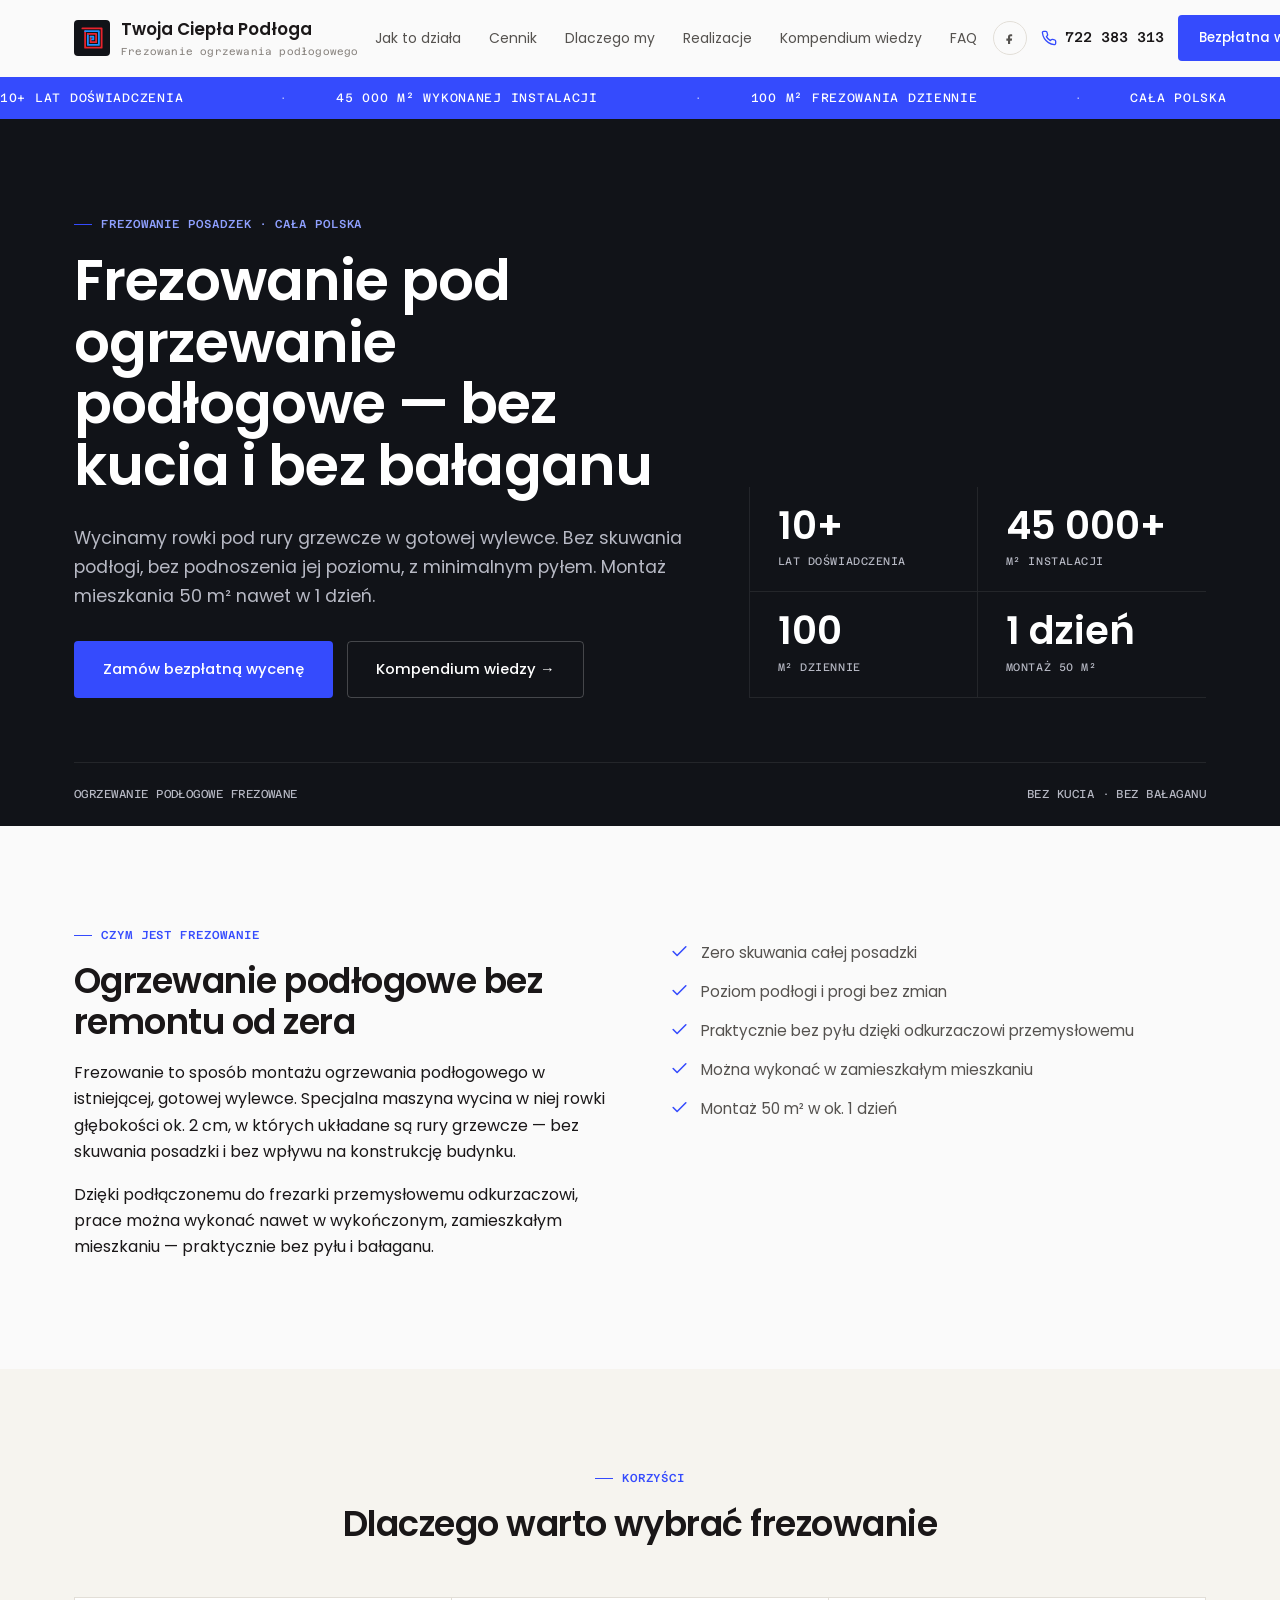
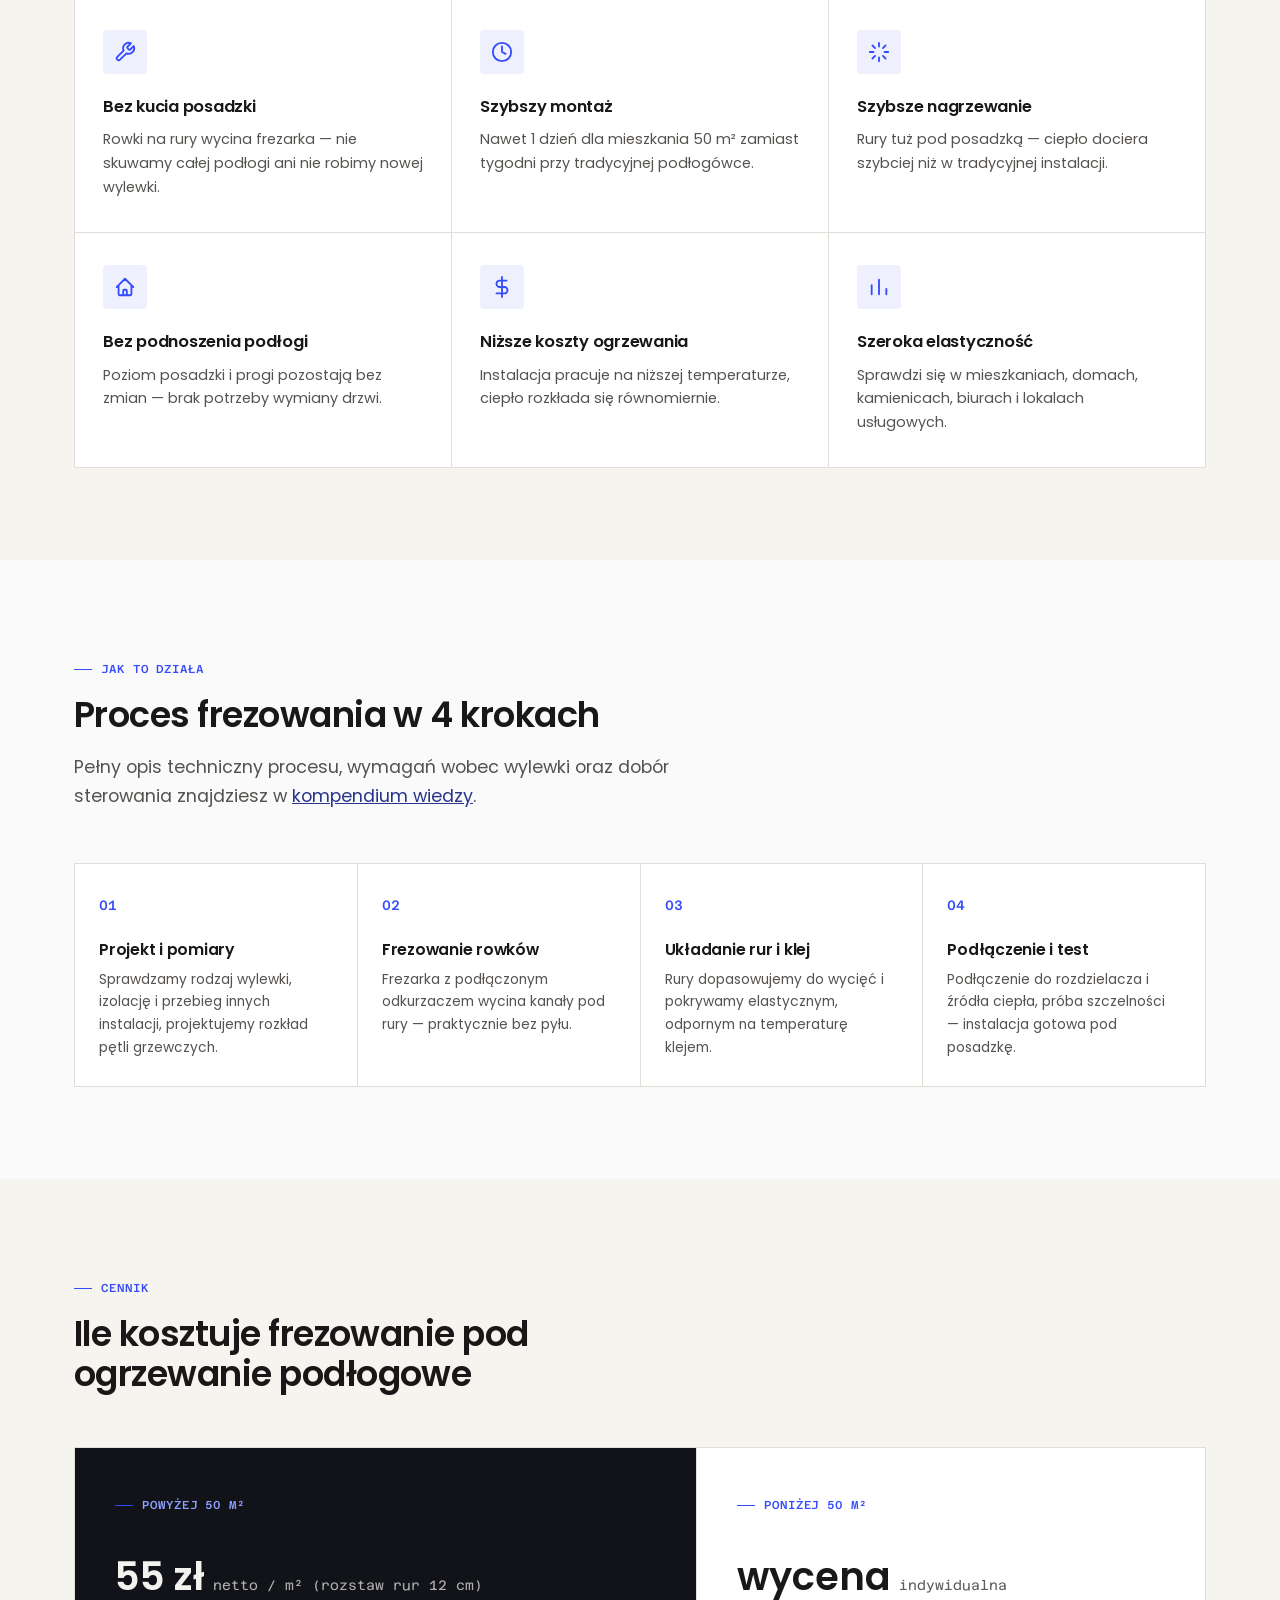
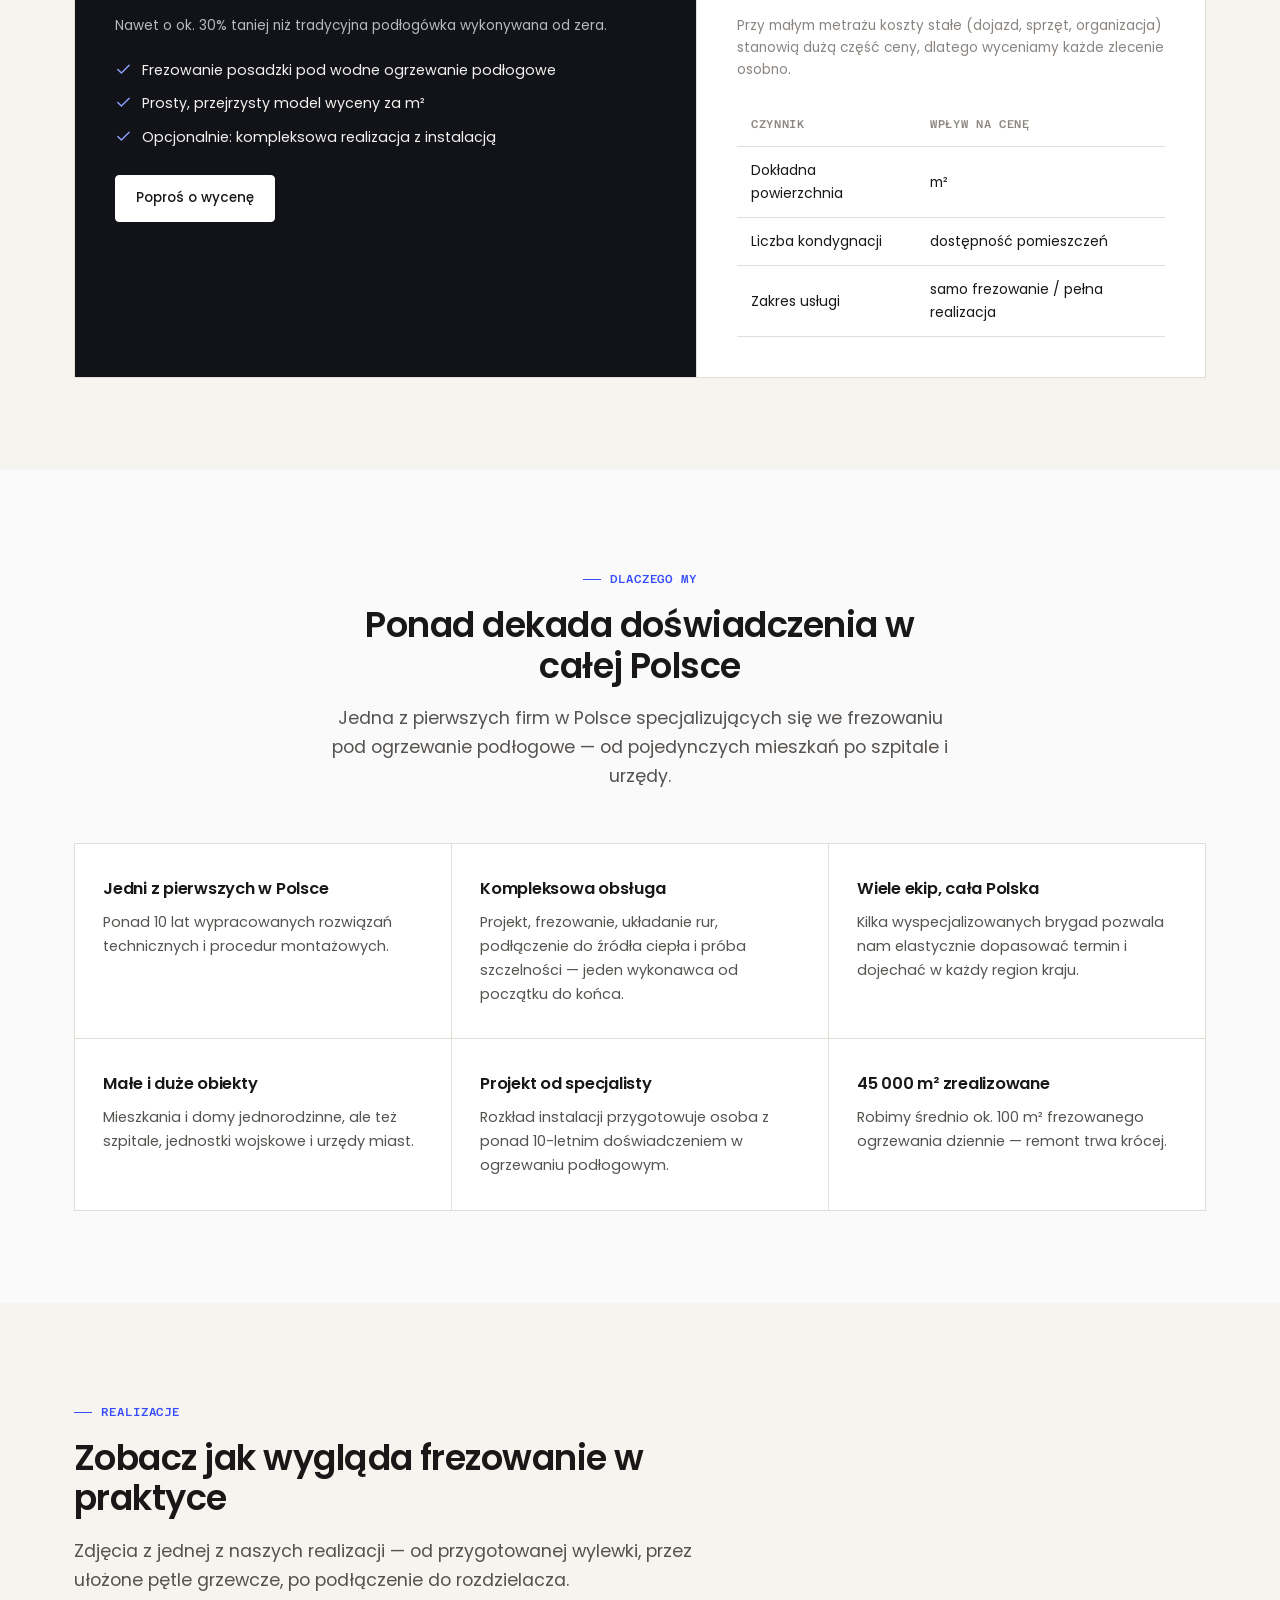
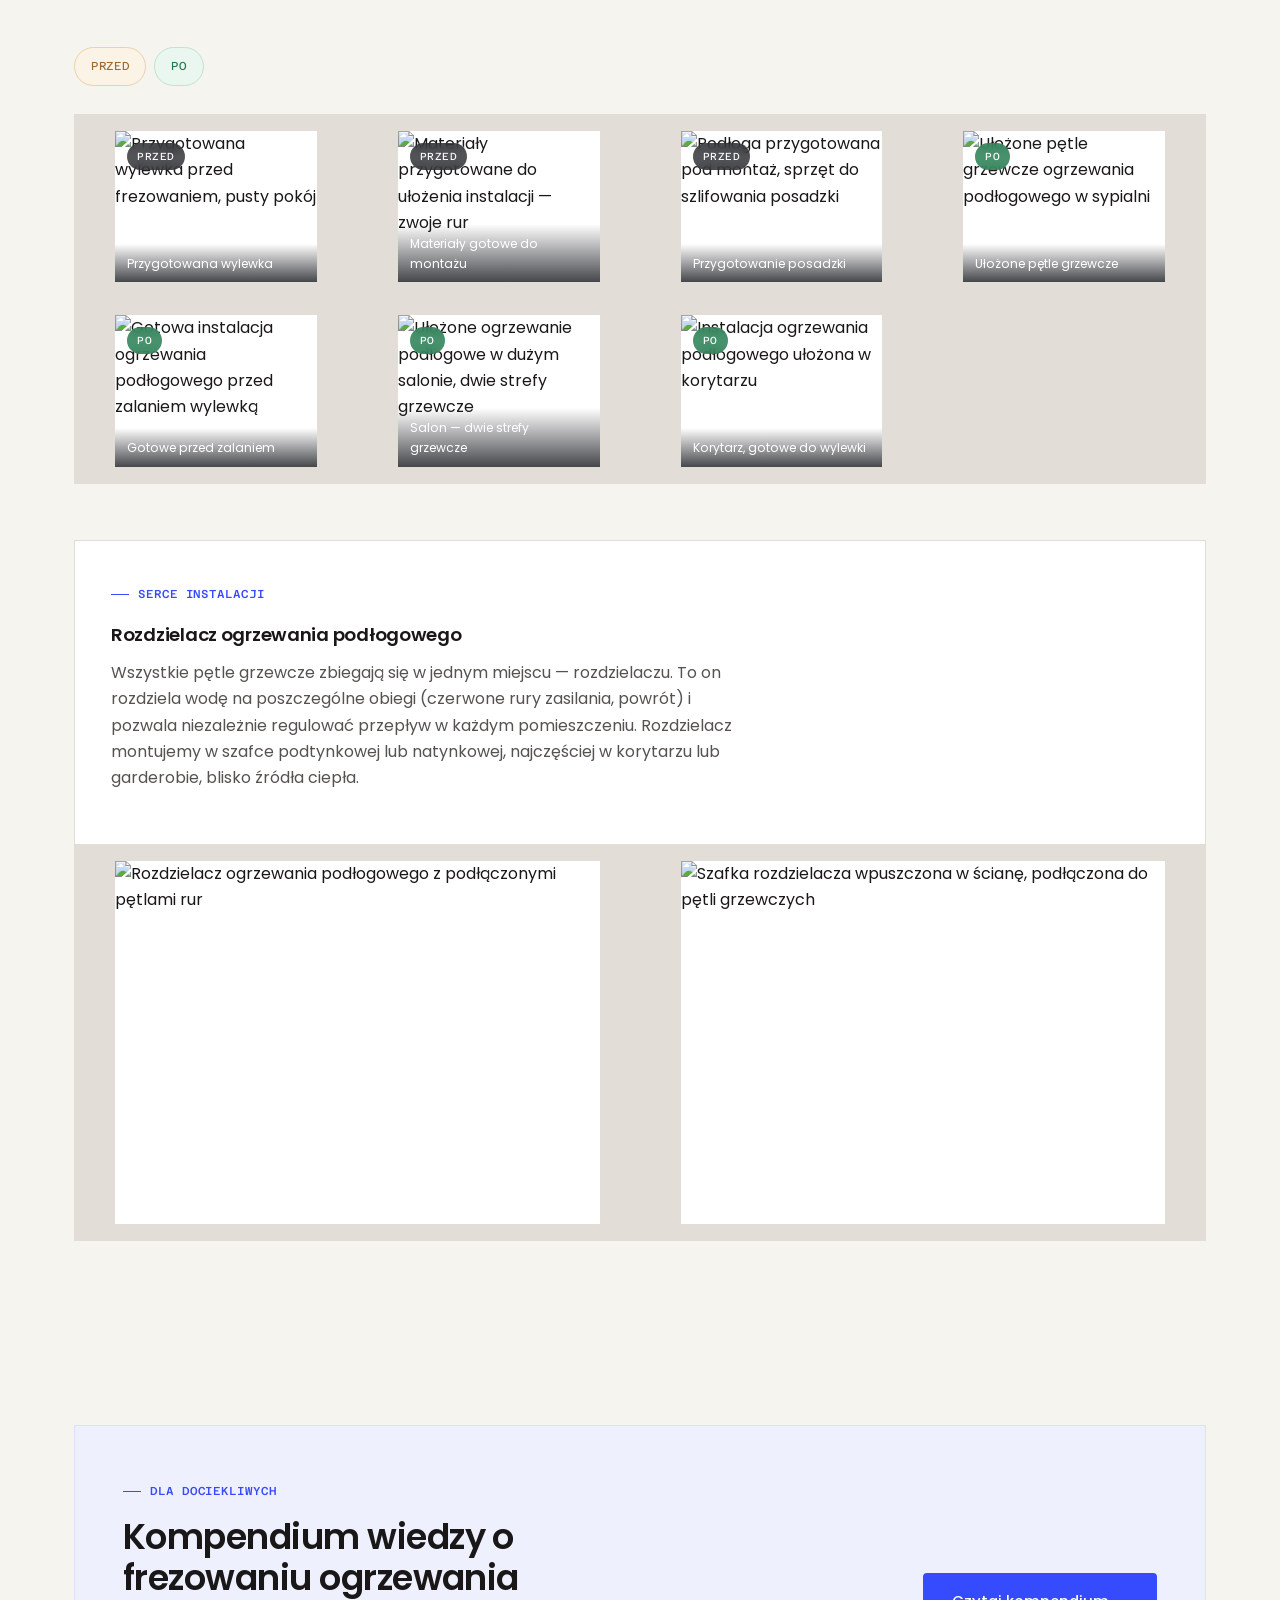
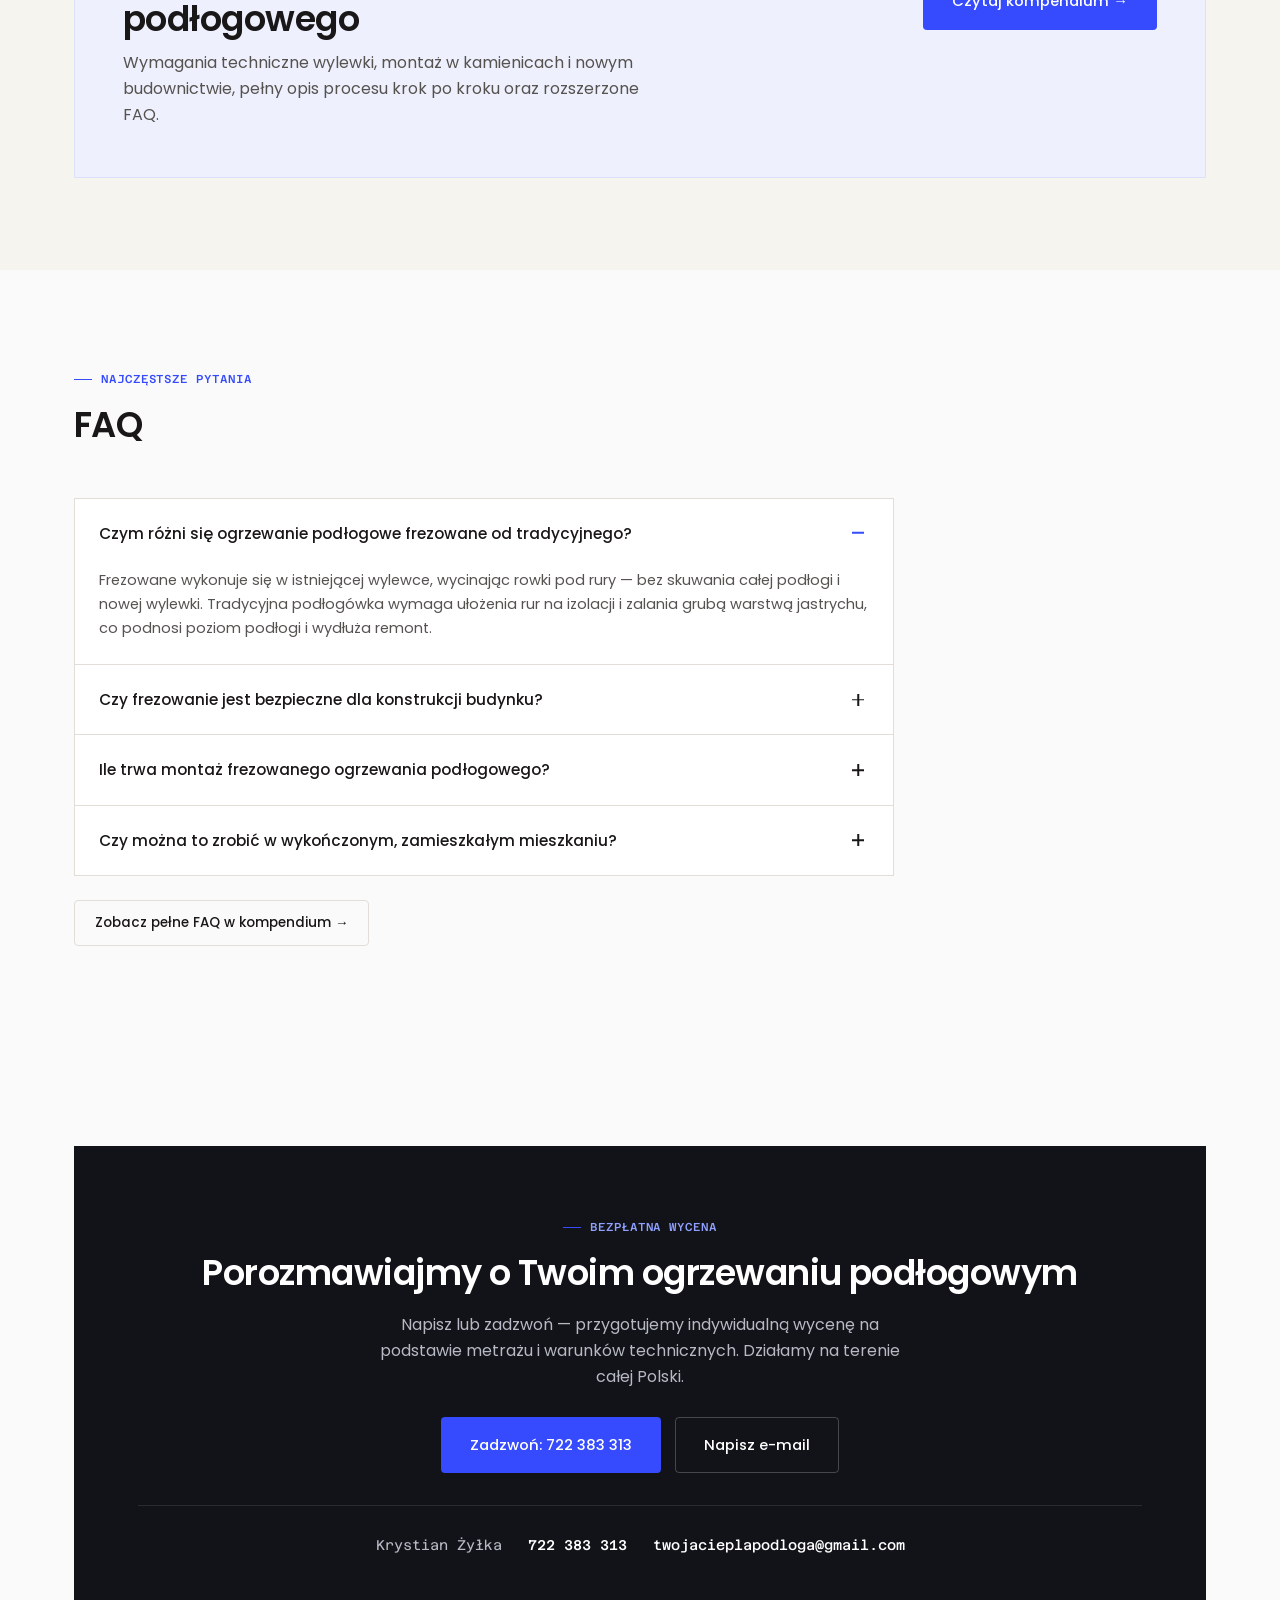
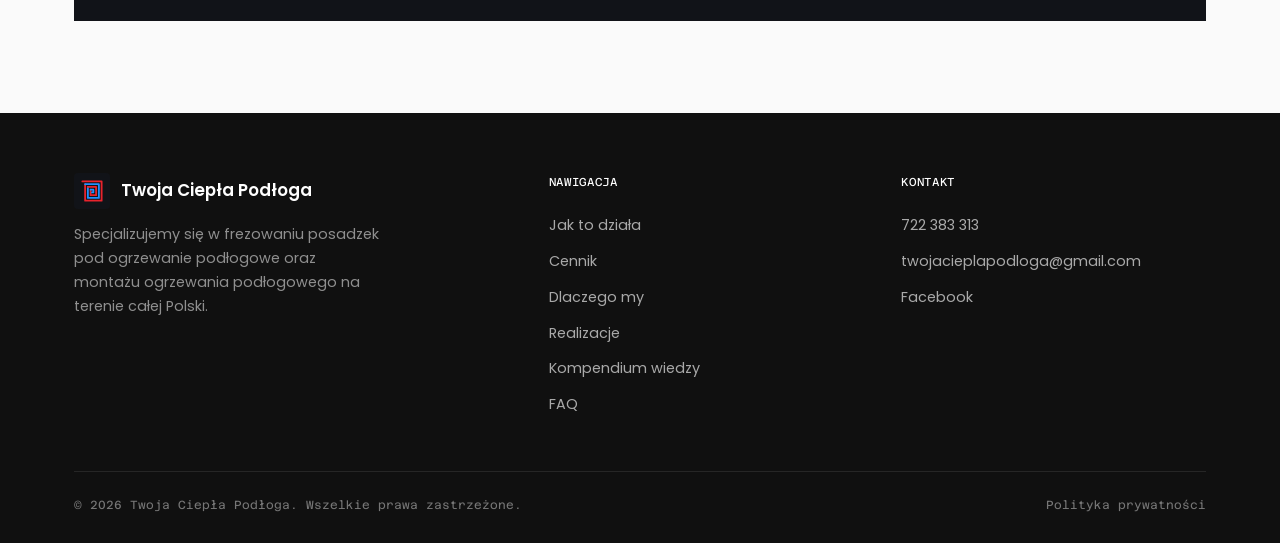
==== commit 4d051779: "Napraw animacje paska, dodaj sekcje Realizacje i rozdzielacza" ====
--- a/index.html
+++ b/index.html
@@ -103,6 +103,7 @@
       <a href="#proces">Jak to działa</a>
       <a href="#cennik">Cennik</a>
       <a href="#dlaczego-my">Dlaczego my</a>
+      <a href="#realizacje">Realizacje</a>
       <a href="kompendium-wiedzy.html">Kompendium wiedzy</a>
       <a href="#faq">FAQ</a>
       <div class="mobile-only">
@@ -359,6 +360,74 @@
           <h3>45 000 m² zrealizowane</h3>
           <p>Robimy średnio ok. 100 m² frezowanego ogrzewania dziennie — remont trwa krócej.</p>
         </div>
+      </div>
+    </div>
+  </section>
+
+  <!-- REALIZACJE -->
+  <section class="section section-alt" id="realizacje">
+    <div class="container">
+      <div class="section-head reveal">
+        <span class="eyebrow">Realizacje</span>
+        <h2>Zobacz jak wygląda frezowanie w praktyce</h2>
+        <p class="lede">Zdjęcia z jednej z naszych realizacji — od przygotowanej wylewki, przez ułożone pętle grzewcze, po podłączenie do rozdzielacza.</p>
+      </div>
+
+      <div class="gallery-tabs reveal">
+        <span class="gallery-tab is-before">Przed</span>
+        <span class="gallery-tab is-after">Po</span>
+      </div>
+
+      <div class="gallery-grid reveal-stagger">
+        <figure class="gallery-item reveal" style="--i:0">
+          <img src="assets/img/realizacje/przed-01.jpg" alt="Przygotowana wylewka przed frezowaniem, pusty pokój">
+          <span class="gallery-tag">Przed</span>
+          <figcaption class="gallery-caption">Przygotowana wylewka</figcaption>
+        </figure>
+        <figure class="gallery-item reveal" style="--i:1">
+          <img src="assets/img/realizacje/przed-02.jpg" alt="Materiały przygotowane do ułożenia instalacji — zwoje rur">
+          <span class="gallery-tag">Przed</span>
+          <figcaption class="gallery-caption">Materiały gotowe do montażu</figcaption>
+        </figure>
+        <figure class="gallery-item reveal" style="--i:2">
+          <img src="assets/img/realizacje/przed-03.jpg" alt="Podłoga przygotowana pod montaż, sprzęt do szlifowania posadzki">
+          <span class="gallery-tag">Przed</span>
+          <figcaption class="gallery-caption">Przygotowanie posadzki</figcaption>
+        </figure>
+        <figure class="gallery-item reveal" style="--i:3">
+          <img src="assets/img/realizacje/po-01.jpg" alt="Ułożone pętle grzewcze ogrzewania podłogowego w sypialni">
+          <span class="gallery-tag tag-after">Po</span>
+          <figcaption class="gallery-caption">Ułożone pętle grzewcze</figcaption>
+        </figure>
+        <figure class="gallery-item reveal" style="--i:4">
+          <img src="assets/img/realizacje/po-02.jpg" alt="Gotowa instalacja ogrzewania podłogowego przed zalaniem wylewką">
+          <span class="gallery-tag tag-after">Po</span>
+          <figcaption class="gallery-caption">Gotowe przed zalaniem</figcaption>
+        </figure>
+        <figure class="gallery-item reveal" style="--i:5">
+          <img src="assets/img/realizacje/po-03.jpg" alt="Ułożone ogrzewanie podłogowe w dużym salonie, dwie strefy grzewcze">
+          <span class="gallery-tag tag-after">Po</span>
+          <figcaption class="gallery-caption">Salon — dwie strefy grzewcze</figcaption>
+        </figure>
+        <figure class="gallery-item reveal" style="--i:6">
+          <img src="assets/img/realizacje/po-04.jpg" alt="Instalacja ogrzewania podłogowego ułożona w korytarzu">
+          <span class="gallery-tag tag-after">Po</span>
+          <figcaption class="gallery-caption">Korytarz, gotowe do wylewki</figcaption>
+        </figure>
+      </div>
+
+      <div class="manifold-wrap reveal-stagger" style="margin-top:56px;">
+        <div class="manifold-text reveal" style="--i:0">
+          <span class="eyebrow">Serce instalacji</span>
+          <h3>Rozdzielacz ogrzewania podłogowego</h3>
+          <p>Wszystkie pętle grzewcze zbiegają się w jednym miejscu — rozdzielaczu. To on rozdziela wodę na poszczególne obiegi (czerwone rury zasilania, powrót) i pozwala niezależnie regulować przepływ w każdym pomieszczeniu. Rozdzielacz montujemy w szafce podtynkowej lub natynkowej, najczęściej w korytarzu lub garderobie, blisko źródła ciepła.</p>
+        </div>
+        <figure class="manifold-photo reveal" style="--i:1">
+          <img src="assets/img/realizacje/rozdzielacz-01.jpg" alt="Rozdzielacz ogrzewania podłogowego z podłączonymi pętlami rur">
+        </figure>
+        <figure class="manifold-photo reveal" style="--i:2">
+          <img src="assets/img/realizacje/rozdzielacz-02.jpg" alt="Szafka rozdzielacza wpuszczona w ścianę, podłączona do pętli grzewczych">
+        </figure>
       </div>
     </div>
   </section>
@@ -450,6 +519,7 @@
         <a href="#proces">Jak to działa</a>
         <a href="#cennik">Cennik</a>
         <a href="#dlaczego-my">Dlaczego my</a>
+        <a href="#realizacje">Realizacje</a>
         <a href="kompendium-wiedzy.html">Kompendium wiedzy</a>
         <a href="#faq">FAQ</a>
       </div>
--- a/assets/css/style.css
+++ b/assets/css/style.css
@@ -225,7 +225,8 @@
   0%{ transform:translateX(0); }
   100%{ transform:translateX(-50%); }
 }
-@media (prefers-reduced-motion: reduce){ .ticker-track{ animation:none; } }
+/* Ticker is a slow, linear, non-flashing scroll — kept running even with
+   reduced-motion since it's low vestibular risk and requested to always animate. */
 
 /* ---------- hero (dark) ---------- */
 .hero{
@@ -318,6 +319,41 @@
 .card-icon svg{ width:22px; height:22px; }
 .card h3{ margin-bottom:8px; font-size:1.02rem; }
 .card p{ color:var(--ink-soft); font-size:.9rem; margin:0; }
+
+/* ---------- realizacje / gallery ---------- */
+.gallery-tabs{ display:flex; gap:8px; margin-bottom:28px; }
+.gallery-tab{
+  font-family:var(--ff-mono); font-size:.72rem; letter-spacing:.06em; text-transform:uppercase;
+  padding:9px 16px; border-radius:999px; border:1px solid var(--line); color:var(--ink-soft);
+  background:var(--surface);
+}
+.gallery-tab.is-before{ color:#9a6a2f; border-color:#e8d3ab; background:#fbf3e6; }
+.gallery-tab.is-after{ color:#1f7a4d; border-color:#bfe3cf; background:#eaf7f0; }
+
+.gallery-grid{ display:grid; grid-template-columns:repeat(4,1fr); gap:1px; background:var(--line); border:1px solid var(--line); }
+.gallery-item{ position:relative; background:var(--surface); aspect-ratio:4/3; overflow:hidden; }
+.gallery-item img{ width:100%; height:100%; object-fit:cover; display:block; transition:transform .5s var(--ease); }
+.gallery-item:hover img{ transform:scale(1.05); }
+.gallery-tag{
+  position:absolute; top:12px; left:12px;
+  font-family:var(--ff-mono); font-size:.64rem; letter-spacing:.05em; text-transform:uppercase;
+  padding:5px 10px; border-radius:999px; color:#fff;
+  background:rgba(17,19,24,.72); backdrop-filter:blur(4px);
+}
+.gallery-tag.tag-after{ background:rgba(31,122,77,.82); }
+.gallery-caption{
+  position:absolute; left:0; right:0; bottom:0;
+  padding:10px 12px 8px;
+  font-size:.76rem; color:#fff;
+  background:linear-gradient(0deg, rgba(17,19,24,.78), transparent);
+}
+
+.manifold-wrap{ display:grid; grid-template-columns:1fr 1fr; gap:1px; background:var(--line); border:1px solid var(--line); margin-top:1px; }
+.manifold-photo{ position:relative; aspect-ratio:4/3; overflow:hidden; background:var(--surface); }
+.manifold-photo img{ width:100%; height:100%; object-fit:cover; display:block; }
+.manifold-text{ background:var(--surface); padding:36px; grid-column:1 / -1; }
+.manifold-text h3{ margin-bottom:10px; }
+.manifold-text p{ color:var(--ink-soft); max-width:64ch; }
 
 /* ---------- process steps ---------- */
 .steps{
@@ -494,6 +530,8 @@
   .hero-stat{ padding-left:0; padding-inline:20px; }
   .intro-grid{ grid-template-columns:1fr; gap:30px; }
   .grid-3{ grid-template-columns:1fr 1fr; }
+  .gallery-grid{ grid-template-columns:1fr 1fr; }
+  .manifold-wrap{ grid-template-columns:1fr 1fr; }
   .steps{ grid-template-columns:1fr 1fr; }
   .pricing-wrap{ grid-template-columns:1fr; }
   .stats-bar{ grid-template-columns:1fr 1fr; }
@@ -531,6 +569,7 @@
 }
 @media (max-width: 760px){
   .grid-3, .grid-2, .steps{ grid-template-columns:1fr; }
+  .gallery-grid, .manifold-wrap{ grid-template-columns:1fr; }
   .stats-bar{ grid-template-columns:1fr 1fr; }
   .footer-grid{ grid-template-columns:1fr; gap:32px; }
   .section{ padding:60px 0; }
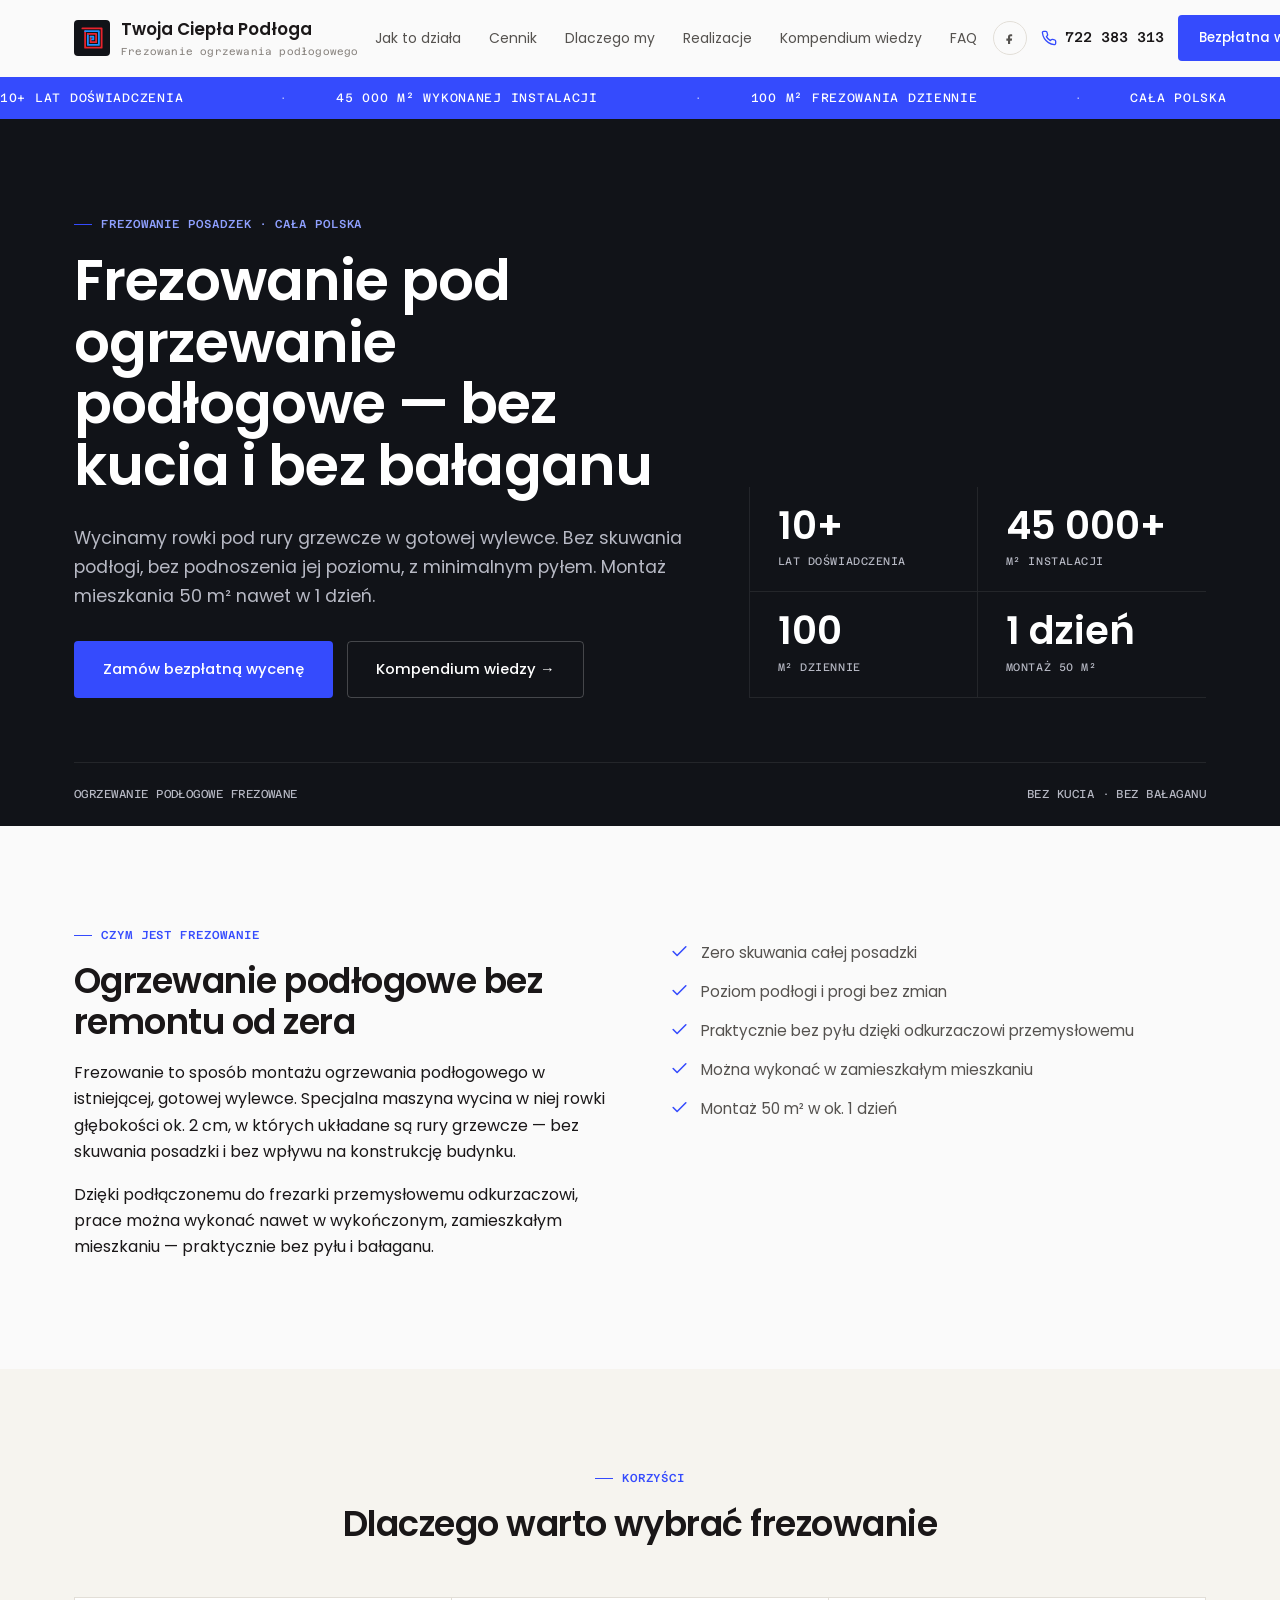
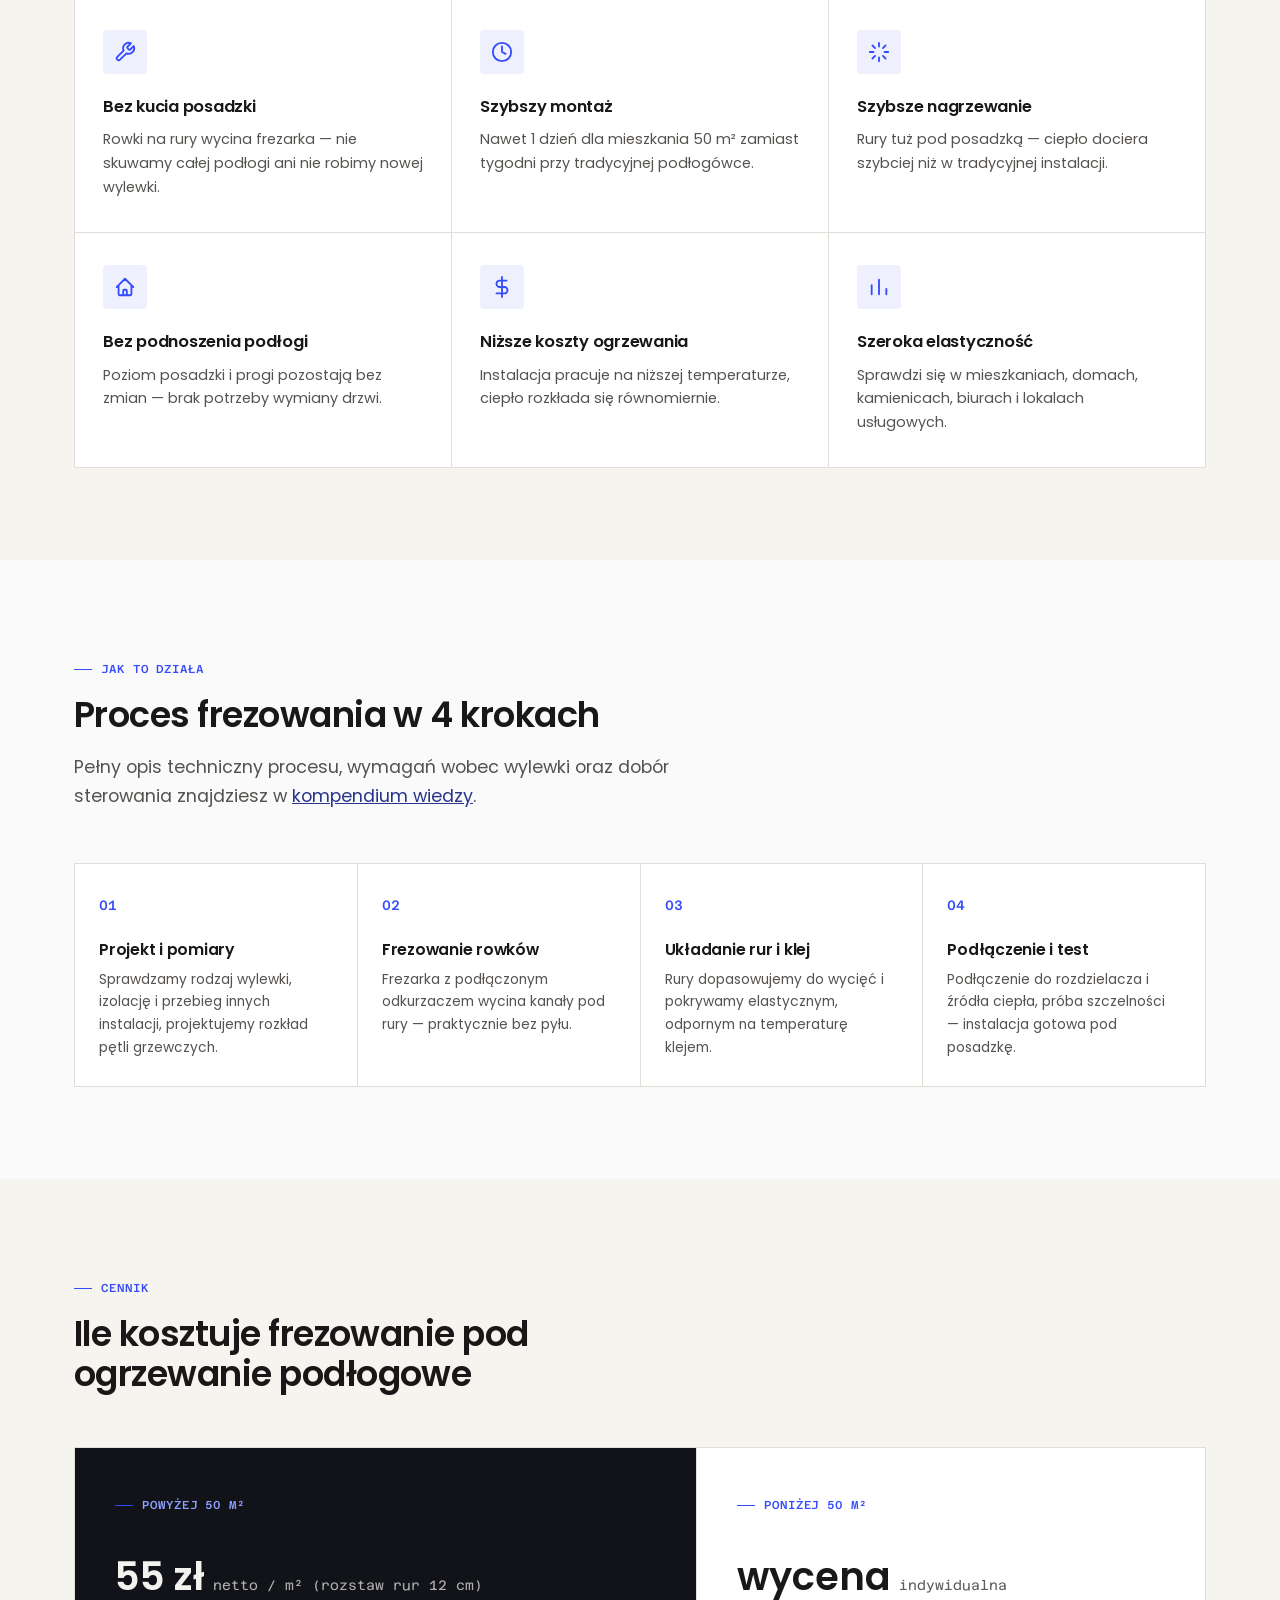
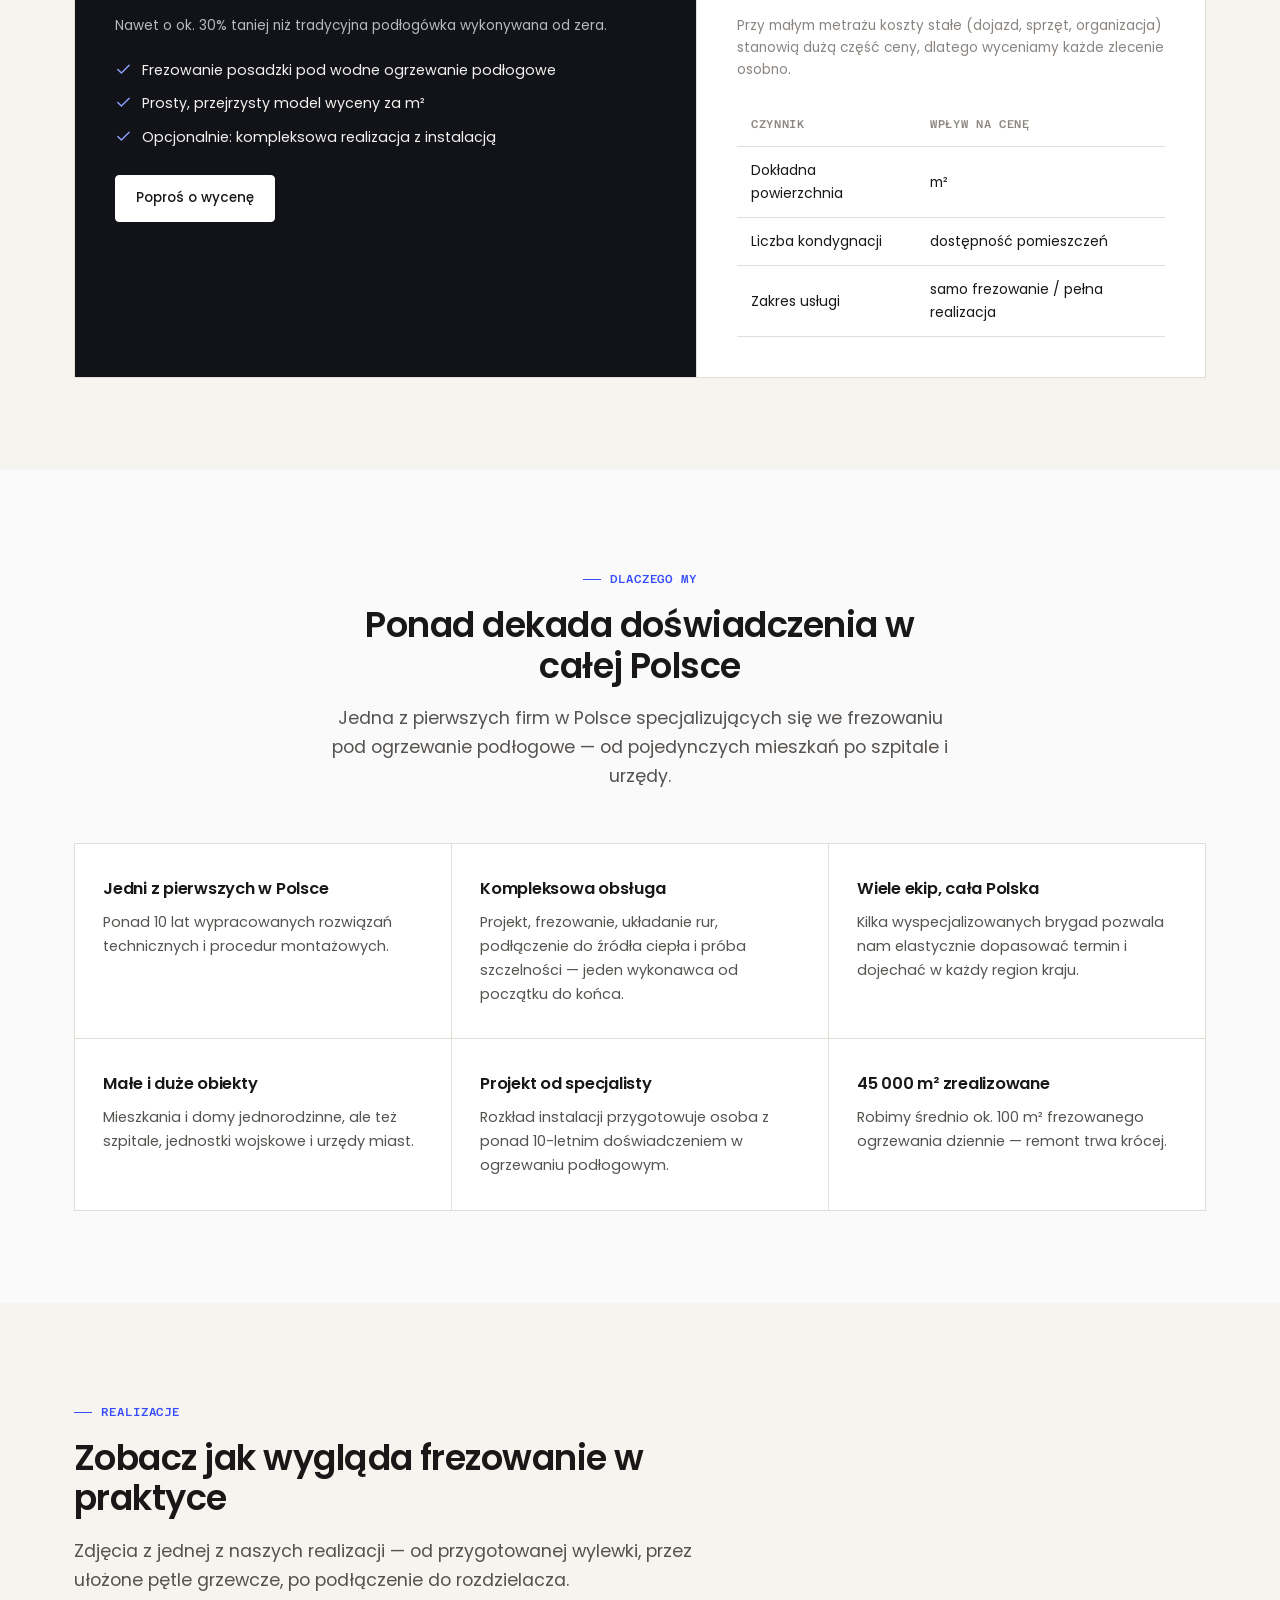
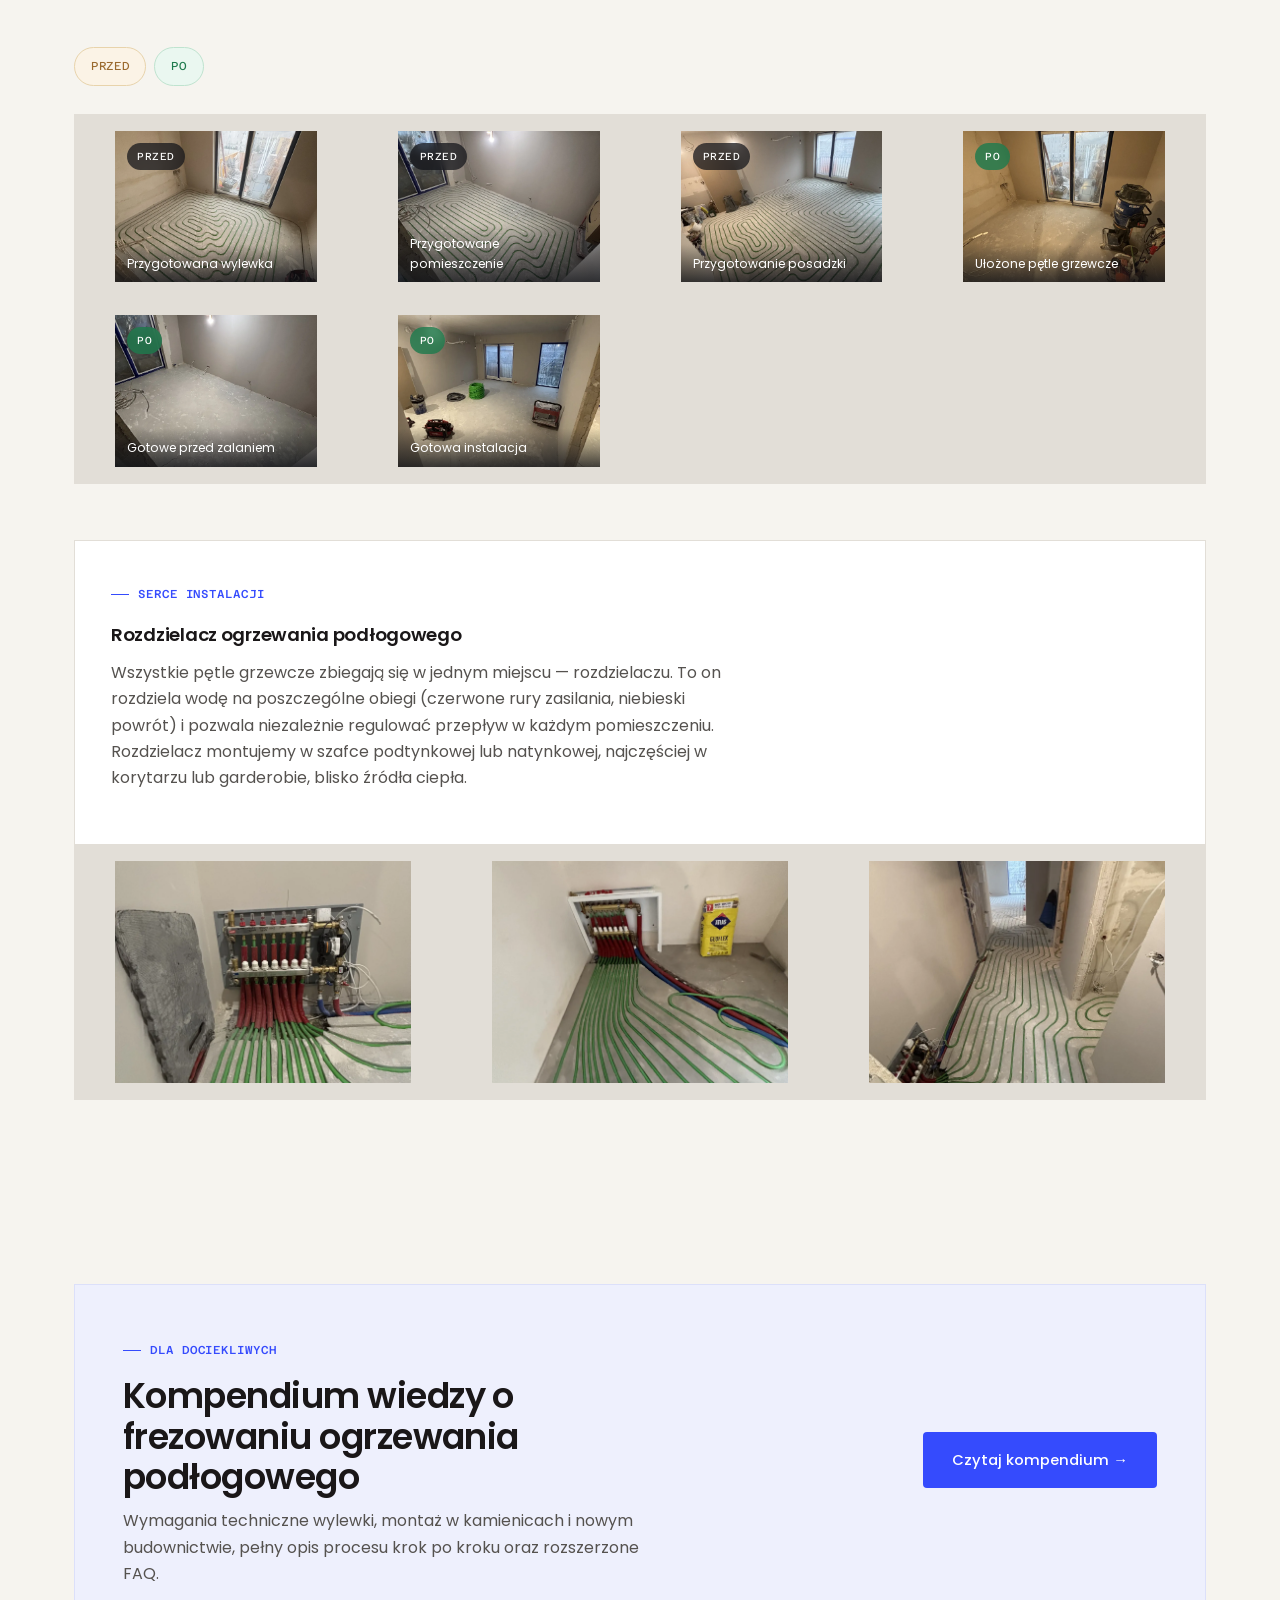
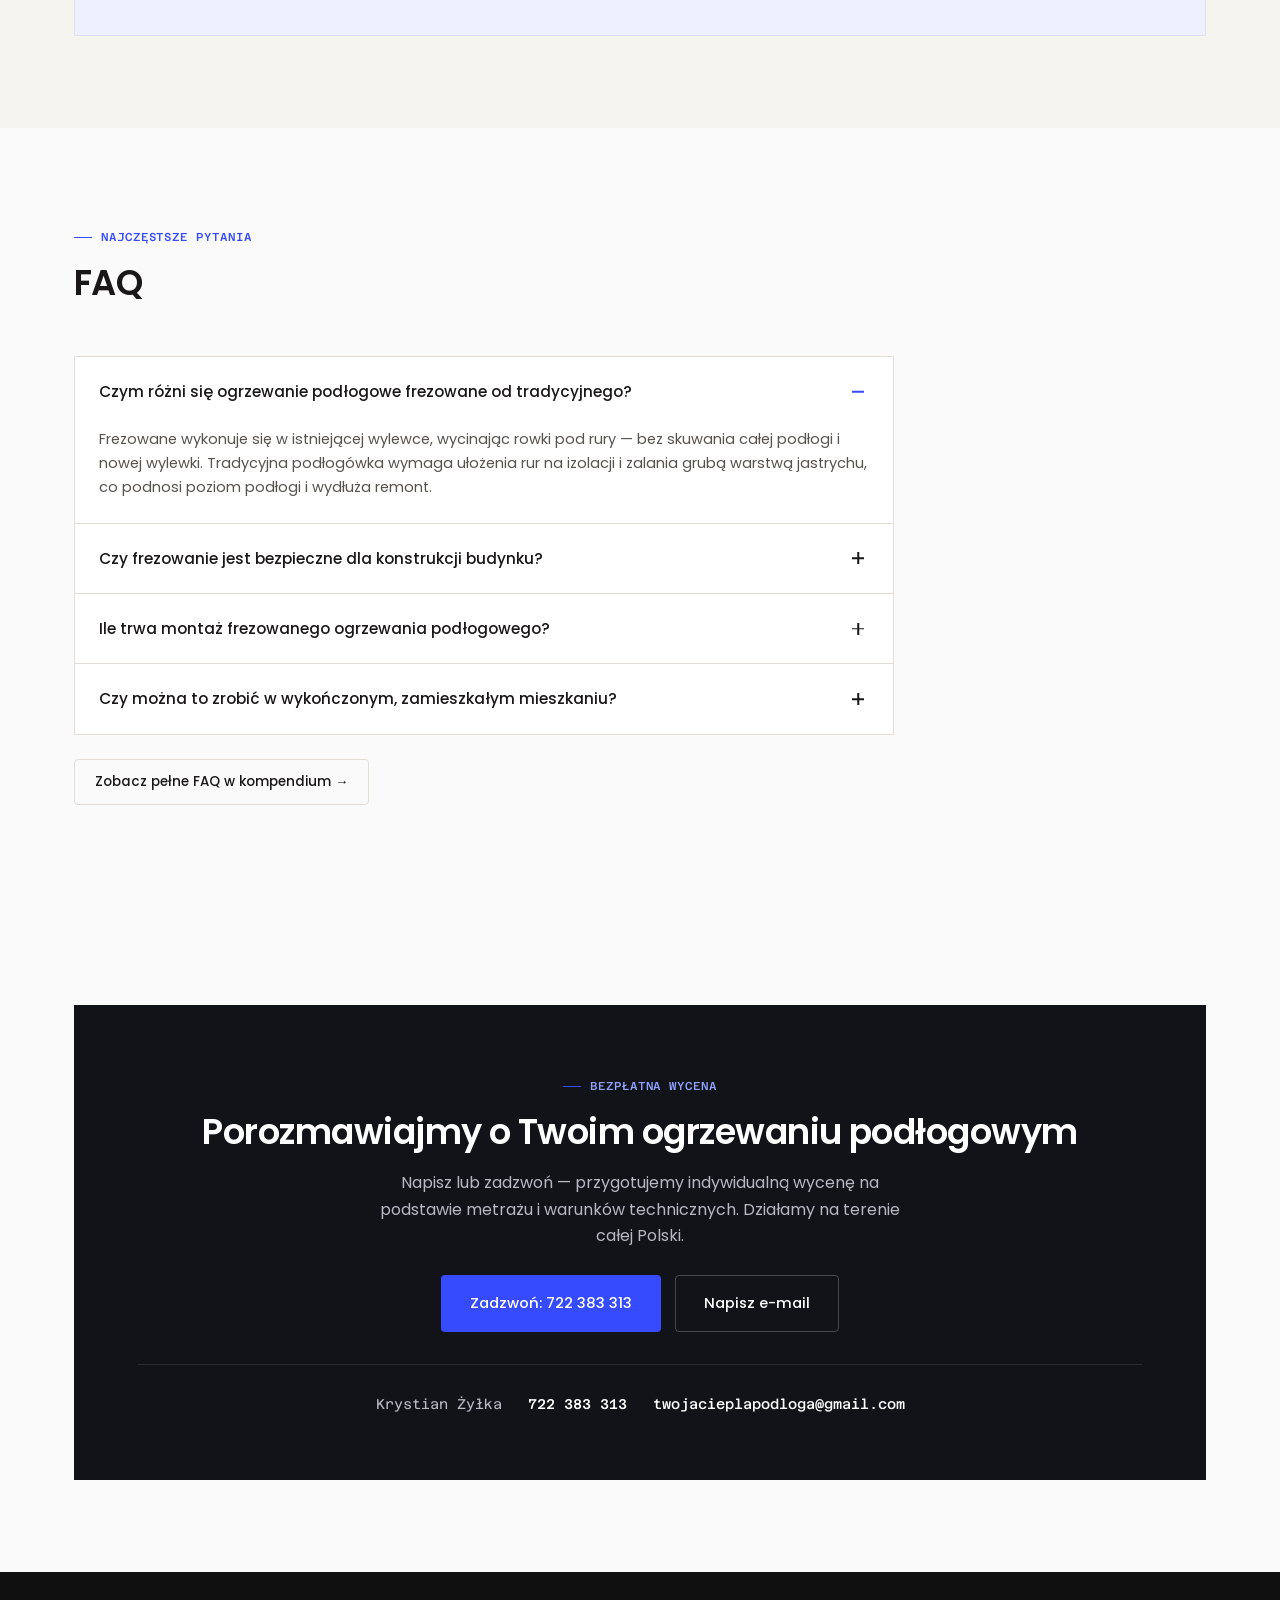
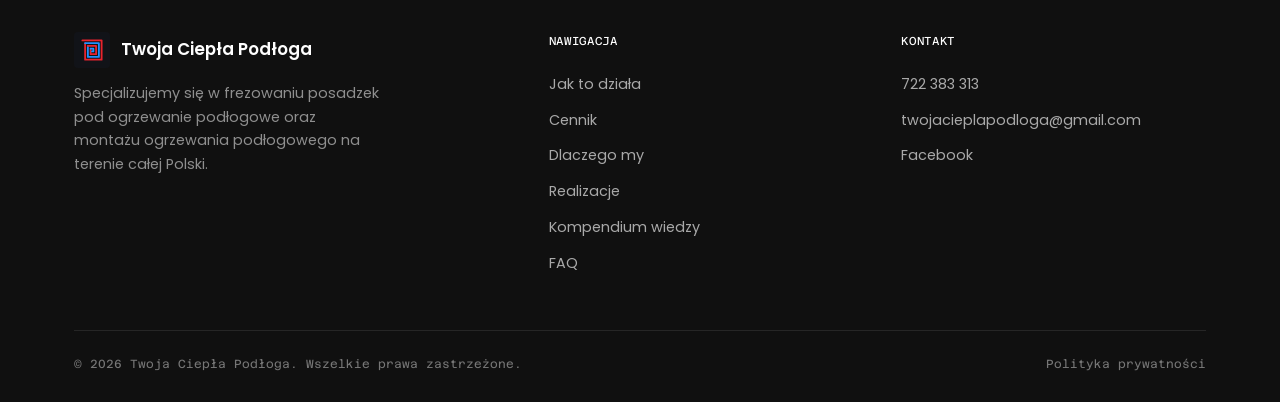
==== commit b3fce2b3: "Dodaj zdjecia realizacji: przed/po i rozdzielacz" ====
--- a/index.html
+++ b/index.html
@@ -380,39 +380,34 @@
 
       <div class="gallery-grid reveal-stagger">
         <figure class="gallery-item reveal" style="--i:0">
-          <img src="assets/img/realizacje/przed-01.jpg" alt="Przygotowana wylewka przed frezowaniem, pusty pokój">
+          <img src="assets/img/realizacje/przed-01.webp" alt="Przygotowana wylewka przed frezowaniem, pusty pokój" loading="lazy">
           <span class="gallery-tag">Przed</span>
           <figcaption class="gallery-caption">Przygotowana wylewka</figcaption>
         </figure>
         <figure class="gallery-item reveal" style="--i:1">
-          <img src="assets/img/realizacje/przed-02.jpg" alt="Materiały przygotowane do ułożenia instalacji — zwoje rur">
+          <img src="assets/img/realizacje/przed-02.webp" alt="Pomieszczenie przygotowane do ułożenia instalacji" loading="lazy">
           <span class="gallery-tag">Przed</span>
-          <figcaption class="gallery-caption">Materiały gotowe do montażu</figcaption>
+          <figcaption class="gallery-caption">Przygotowane pomieszczenie</figcaption>
         </figure>
         <figure class="gallery-item reveal" style="--i:2">
-          <img src="assets/img/realizacje/przed-03.jpg" alt="Podłoga przygotowana pod montaż, sprzęt do szlifowania posadzki">
+          <img src="assets/img/realizacje/przed-03.webp" alt="Podłoga przygotowana pod montaż ogrzewania podłogowego" loading="lazy">
           <span class="gallery-tag">Przed</span>
           <figcaption class="gallery-caption">Przygotowanie posadzki</figcaption>
         </figure>
         <figure class="gallery-item reveal" style="--i:3">
-          <img src="assets/img/realizacje/po-01.jpg" alt="Ułożone pętle grzewcze ogrzewania podłogowego w sypialni">
+          <img src="assets/img/realizacje/po-01.webp" alt="Ułożone pętle grzewcze ogrzewania podłogowego" loading="lazy">
           <span class="gallery-tag tag-after">Po</span>
           <figcaption class="gallery-caption">Ułożone pętle grzewcze</figcaption>
         </figure>
         <figure class="gallery-item reveal" style="--i:4">
-          <img src="assets/img/realizacje/po-02.jpg" alt="Gotowa instalacja ogrzewania podłogowego przed zalaniem wylewką">
+          <img src="assets/img/realizacje/po-02.webp" alt="Gotowa instalacja ogrzewania podłogowego przed zalaniem wylewką" loading="lazy">
           <span class="gallery-tag tag-after">Po</span>
           <figcaption class="gallery-caption">Gotowe przed zalaniem</figcaption>
         </figure>
         <figure class="gallery-item reveal" style="--i:5">
-          <img src="assets/img/realizacje/po-03.jpg" alt="Ułożone ogrzewanie podłogowe w dużym salonie, dwie strefy grzewcze">
+          <img src="assets/img/realizacje/po-03.webp" alt="Ułożone ogrzewanie podłogowe, widok pomieszczenia" loading="lazy">
           <span class="gallery-tag tag-after">Po</span>
-          <figcaption class="gallery-caption">Salon — dwie strefy grzewcze</figcaption>
-        </figure>
-        <figure class="gallery-item reveal" style="--i:6">
-          <img src="assets/img/realizacje/po-04.jpg" alt="Instalacja ogrzewania podłogowego ułożona w korytarzu">
-          <span class="gallery-tag tag-after">Po</span>
-          <figcaption class="gallery-caption">Korytarz, gotowe do wylewki</figcaption>
+          <figcaption class="gallery-caption">Gotowa instalacja</figcaption>
         </figure>
       </div>
 
@@ -420,13 +415,16 @@
         <div class="manifold-text reveal" style="--i:0">
           <span class="eyebrow">Serce instalacji</span>
           <h3>Rozdzielacz ogrzewania podłogowego</h3>
-          <p>Wszystkie pętle grzewcze zbiegają się w jednym miejscu — rozdzielaczu. To on rozdziela wodę na poszczególne obiegi (czerwone rury zasilania, powrót) i pozwala niezależnie regulować przepływ w każdym pomieszczeniu. Rozdzielacz montujemy w szafce podtynkowej lub natynkowej, najczęściej w korytarzu lub garderobie, blisko źródła ciepła.</p>
+          <p>Wszystkie pętle grzewcze zbiegają się w jednym miejscu — rozdzielaczu. To on rozdziela wodę na poszczególne obiegi (czerwone rury zasilania, niebieski powrót) i pozwala niezależnie regulować przepływ w każdym pomieszczeniu. Rozdzielacz montujemy w szafce podtynkowej lub natynkowej, najczęściej w korytarzu lub garderobie, blisko źródła ciepła.</p>
         </div>
         <figure class="manifold-photo reveal" style="--i:1">
-          <img src="assets/img/realizacje/rozdzielacz-01.jpg" alt="Rozdzielacz ogrzewania podłogowego z podłączonymi pętlami rur">
+          <img src="assets/img/realizacje/rozdzielacz-01.webp" alt="Rozdzielacz ogrzewania podłogowego z podłączonymi pętlami rur" loading="lazy">
         </figure>
         <figure class="manifold-photo reveal" style="--i:2">
-          <img src="assets/img/realizacje/rozdzielacz-02.jpg" alt="Szafka rozdzielacza wpuszczona w ścianę, podłączona do pętli grzewczych">
+          <img src="assets/img/realizacje/rozdzielacz-02.webp" alt="Rozdzielacz z rurami zasilania i powrotu, widok z bliska" loading="lazy">
+        </figure>
+        <figure class="manifold-photo reveal" style="--i:3">
+          <img src="assets/img/realizacje/rozdzielacz-03.webp" alt="Rozdzielacz podłączony do pętli grzewczych w podłodze" loading="lazy">
         </figure>
       </div>
     </div>
--- a/assets/css/style.css
+++ b/assets/css/style.css
@@ -348,7 +348,7 @@
   background:linear-gradient(0deg, rgba(17,19,24,.78), transparent);
 }
 
-.manifold-wrap{ display:grid; grid-template-columns:1fr 1fr; gap:1px; background:var(--line); border:1px solid var(--line); margin-top:1px; }
+.manifold-wrap{ display:grid; grid-template-columns:repeat(3,1fr); gap:1px; background:var(--line); border:1px solid var(--line); margin-top:1px; }
 .manifold-photo{ position:relative; aspect-ratio:4/3; overflow:hidden; background:var(--surface); }
 .manifold-photo img{ width:100%; height:100%; object-fit:cover; display:block; }
 .manifold-text{ background:var(--surface); padding:36px; grid-column:1 / -1; }
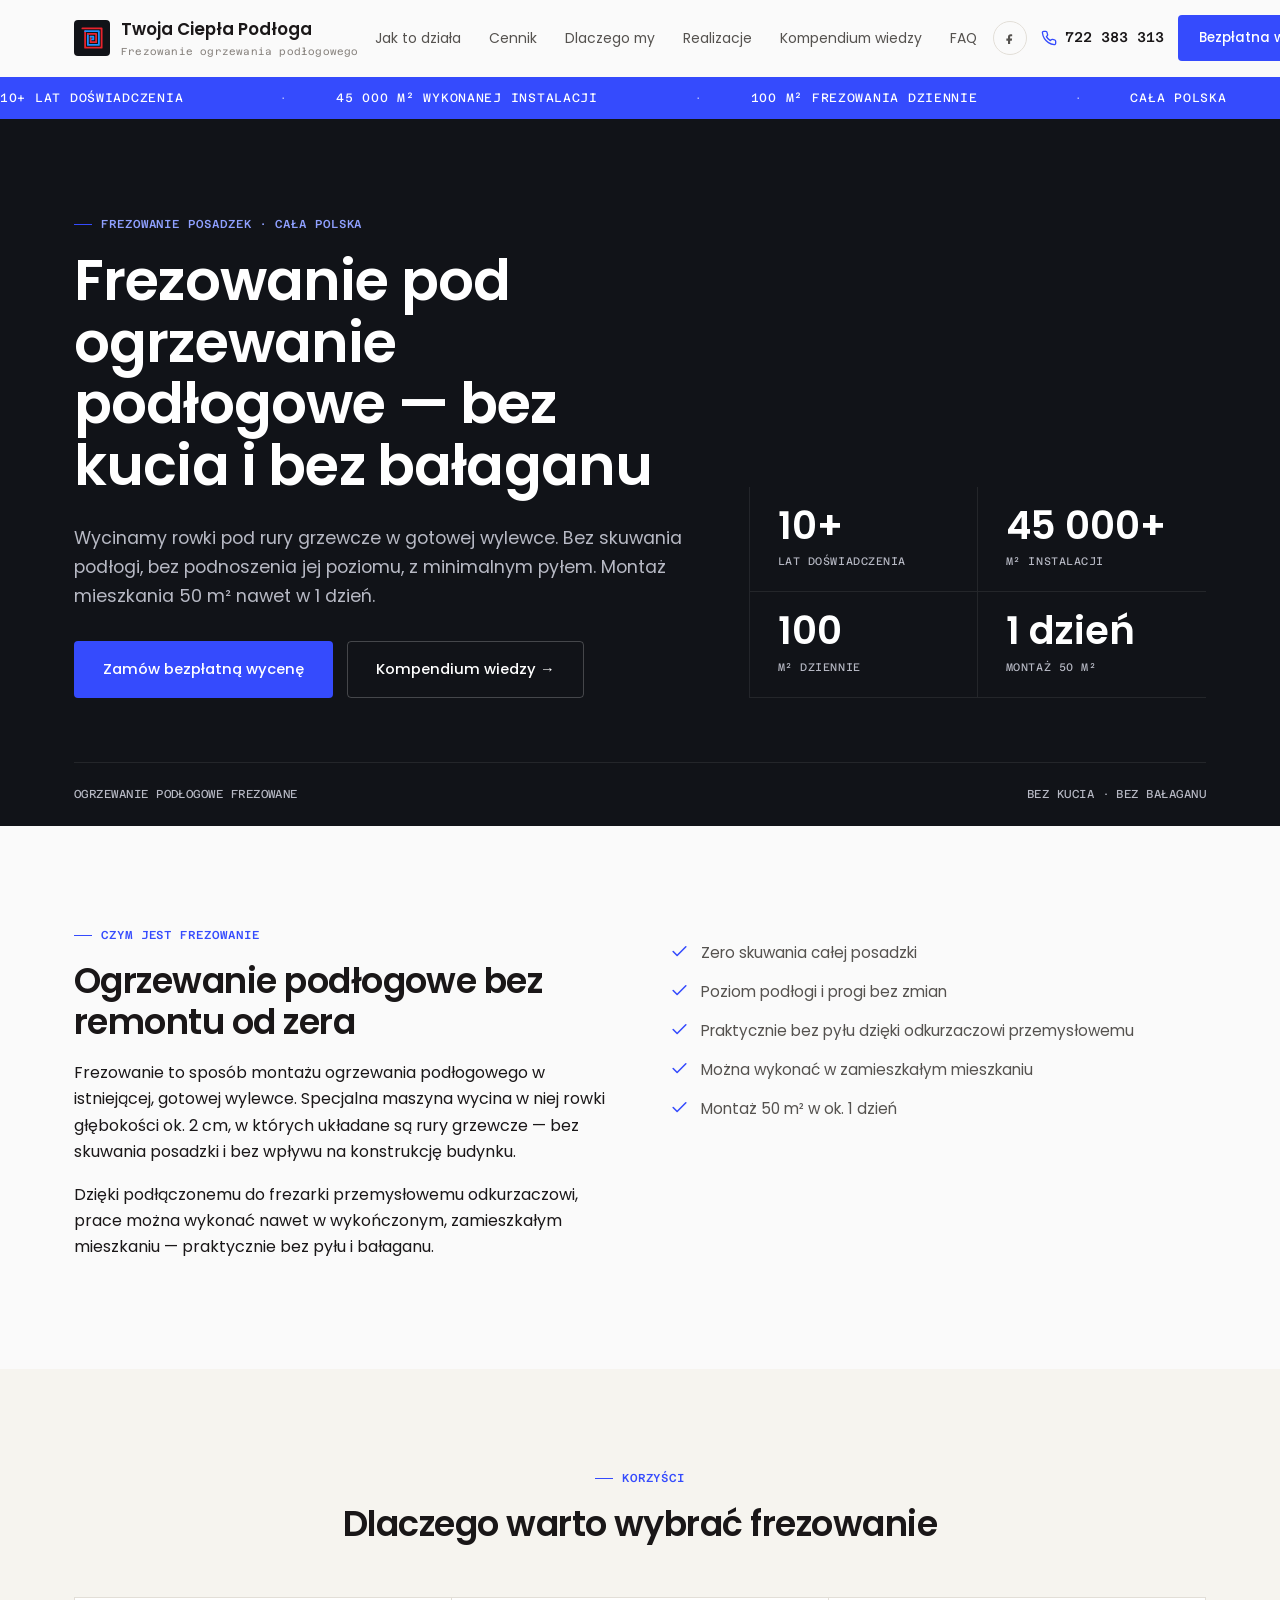
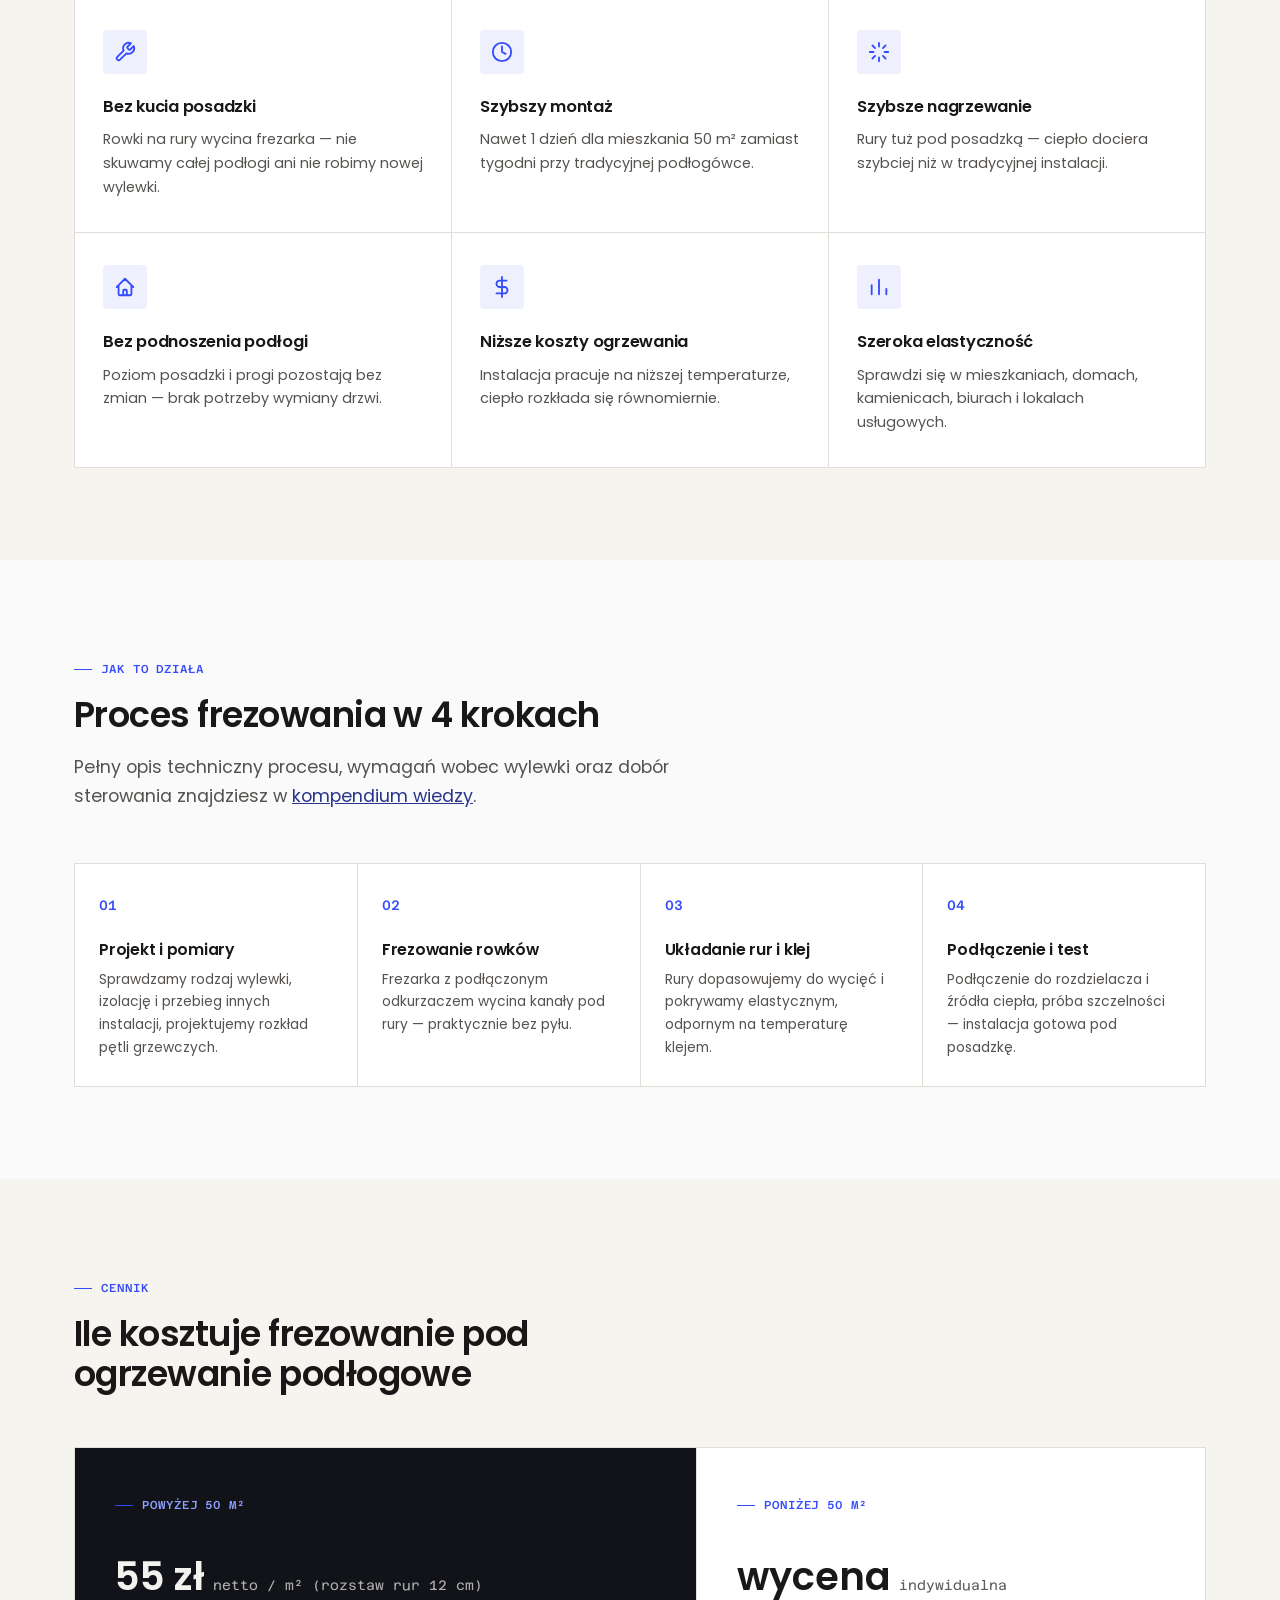
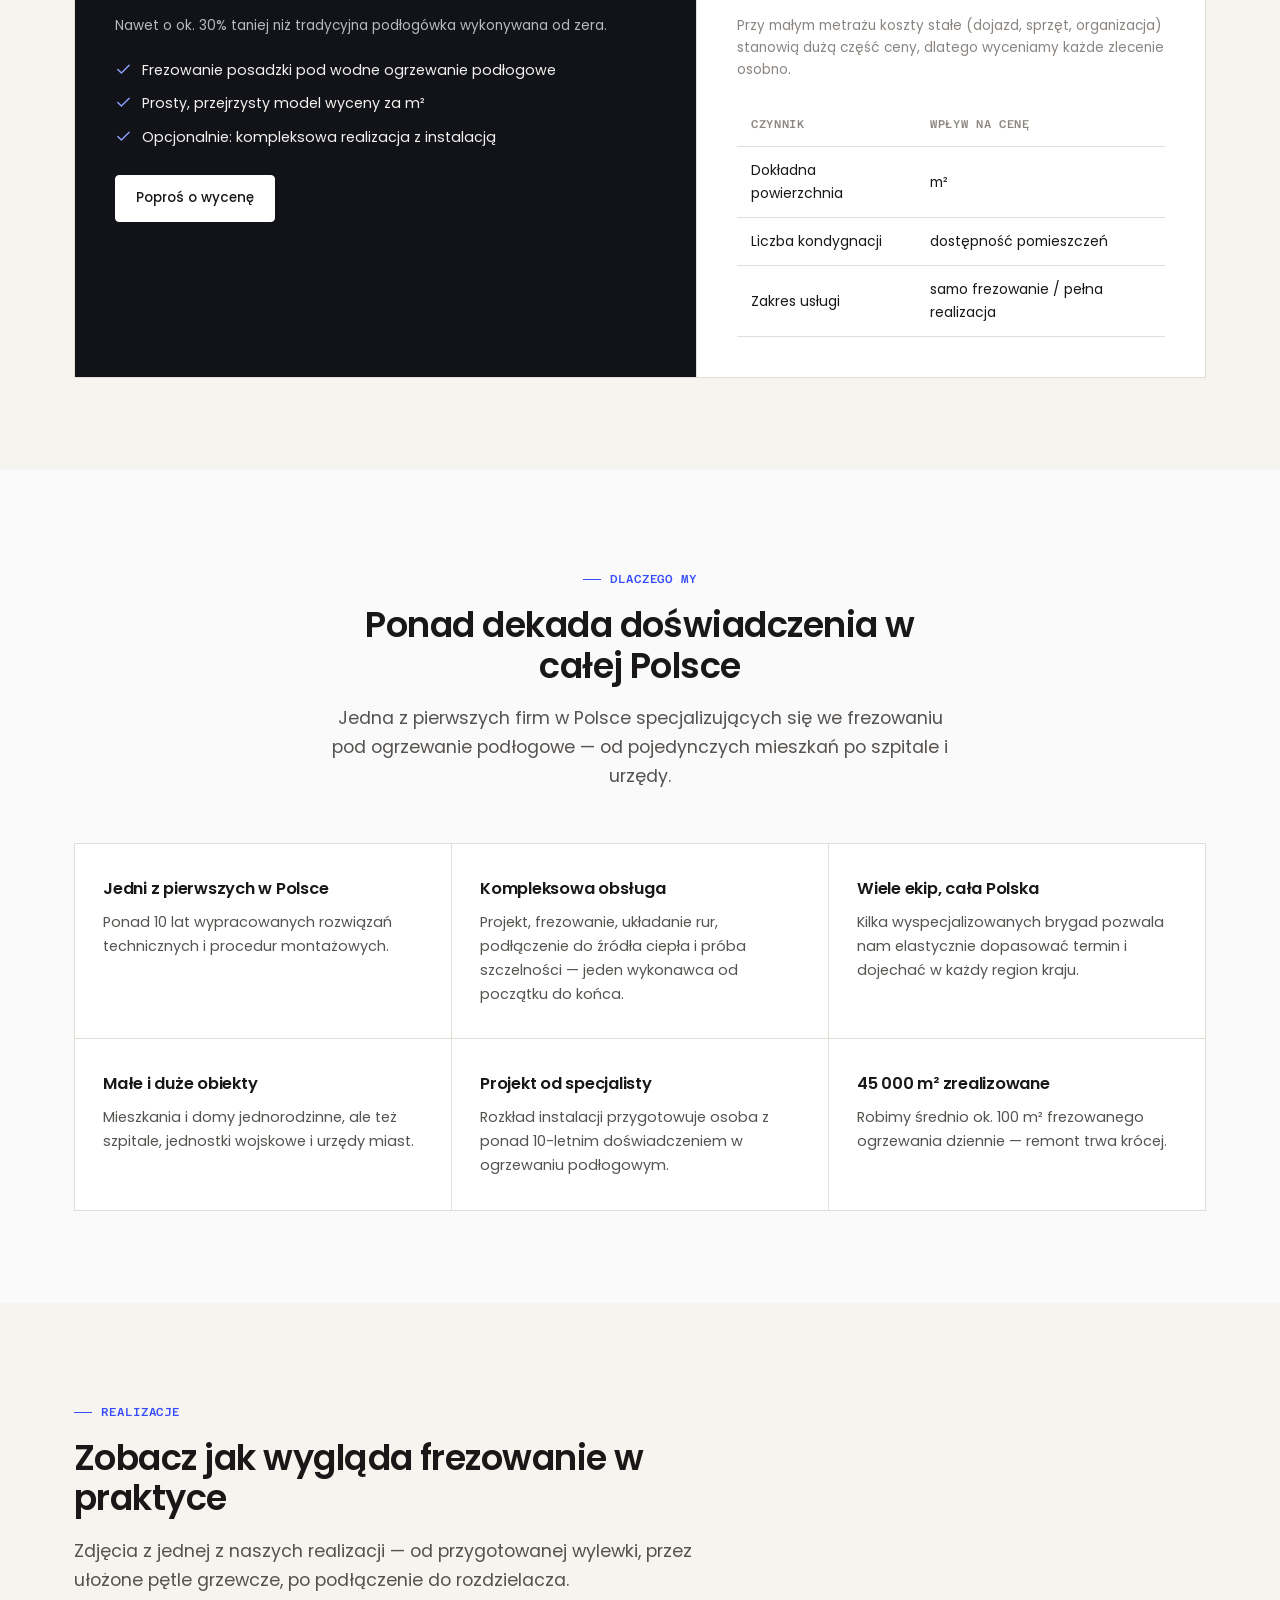
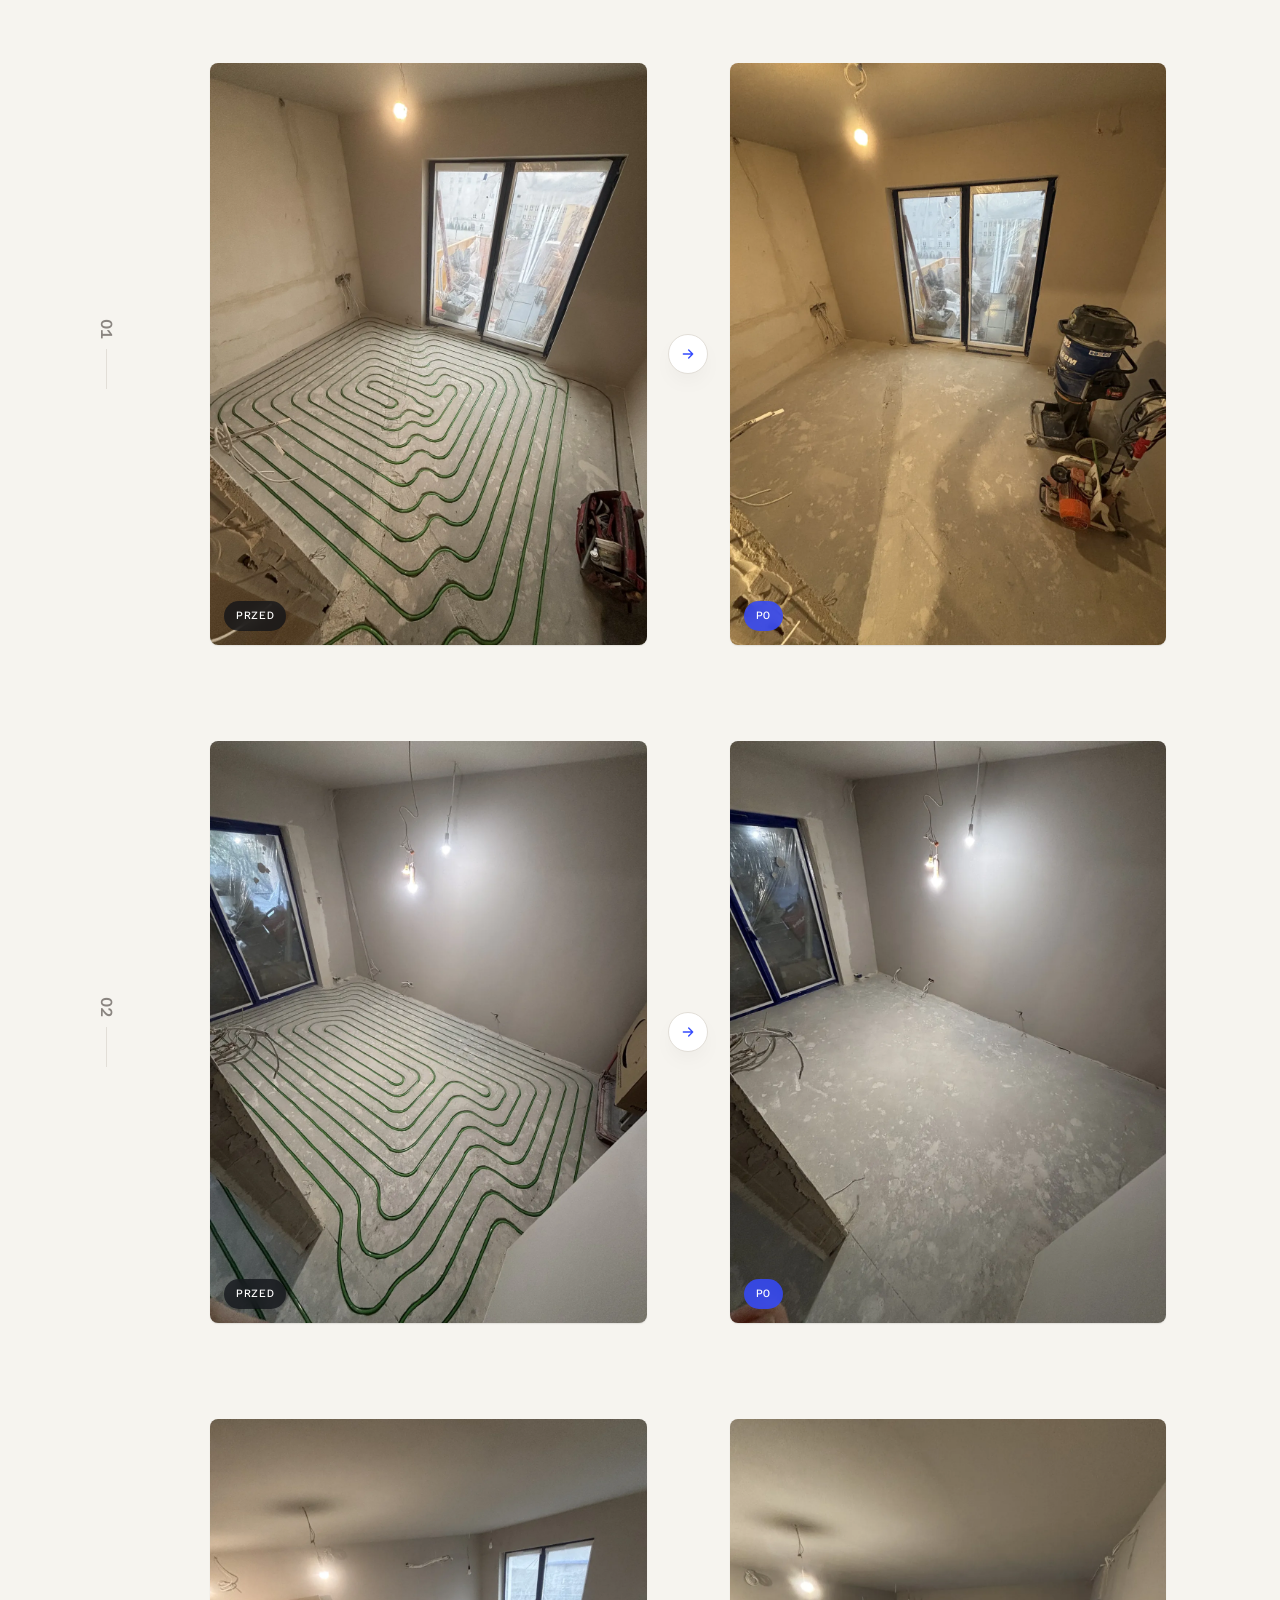
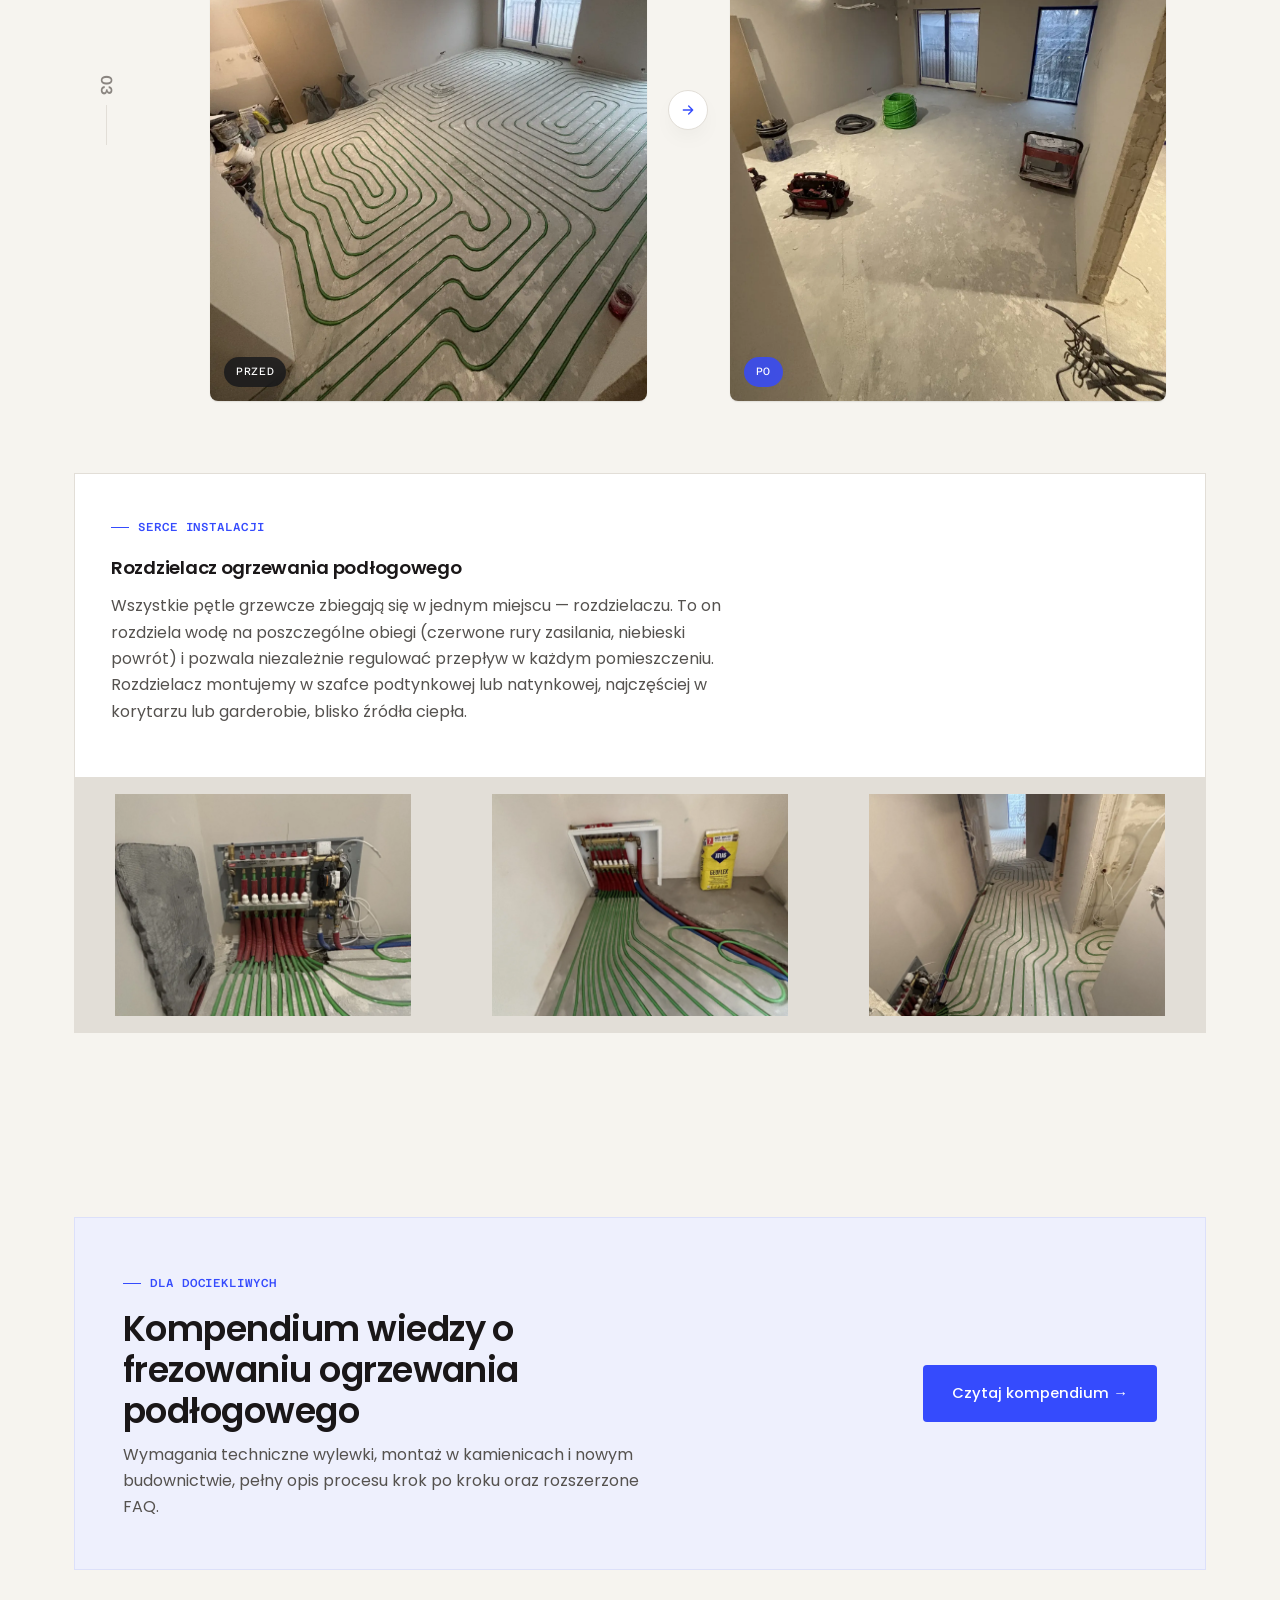
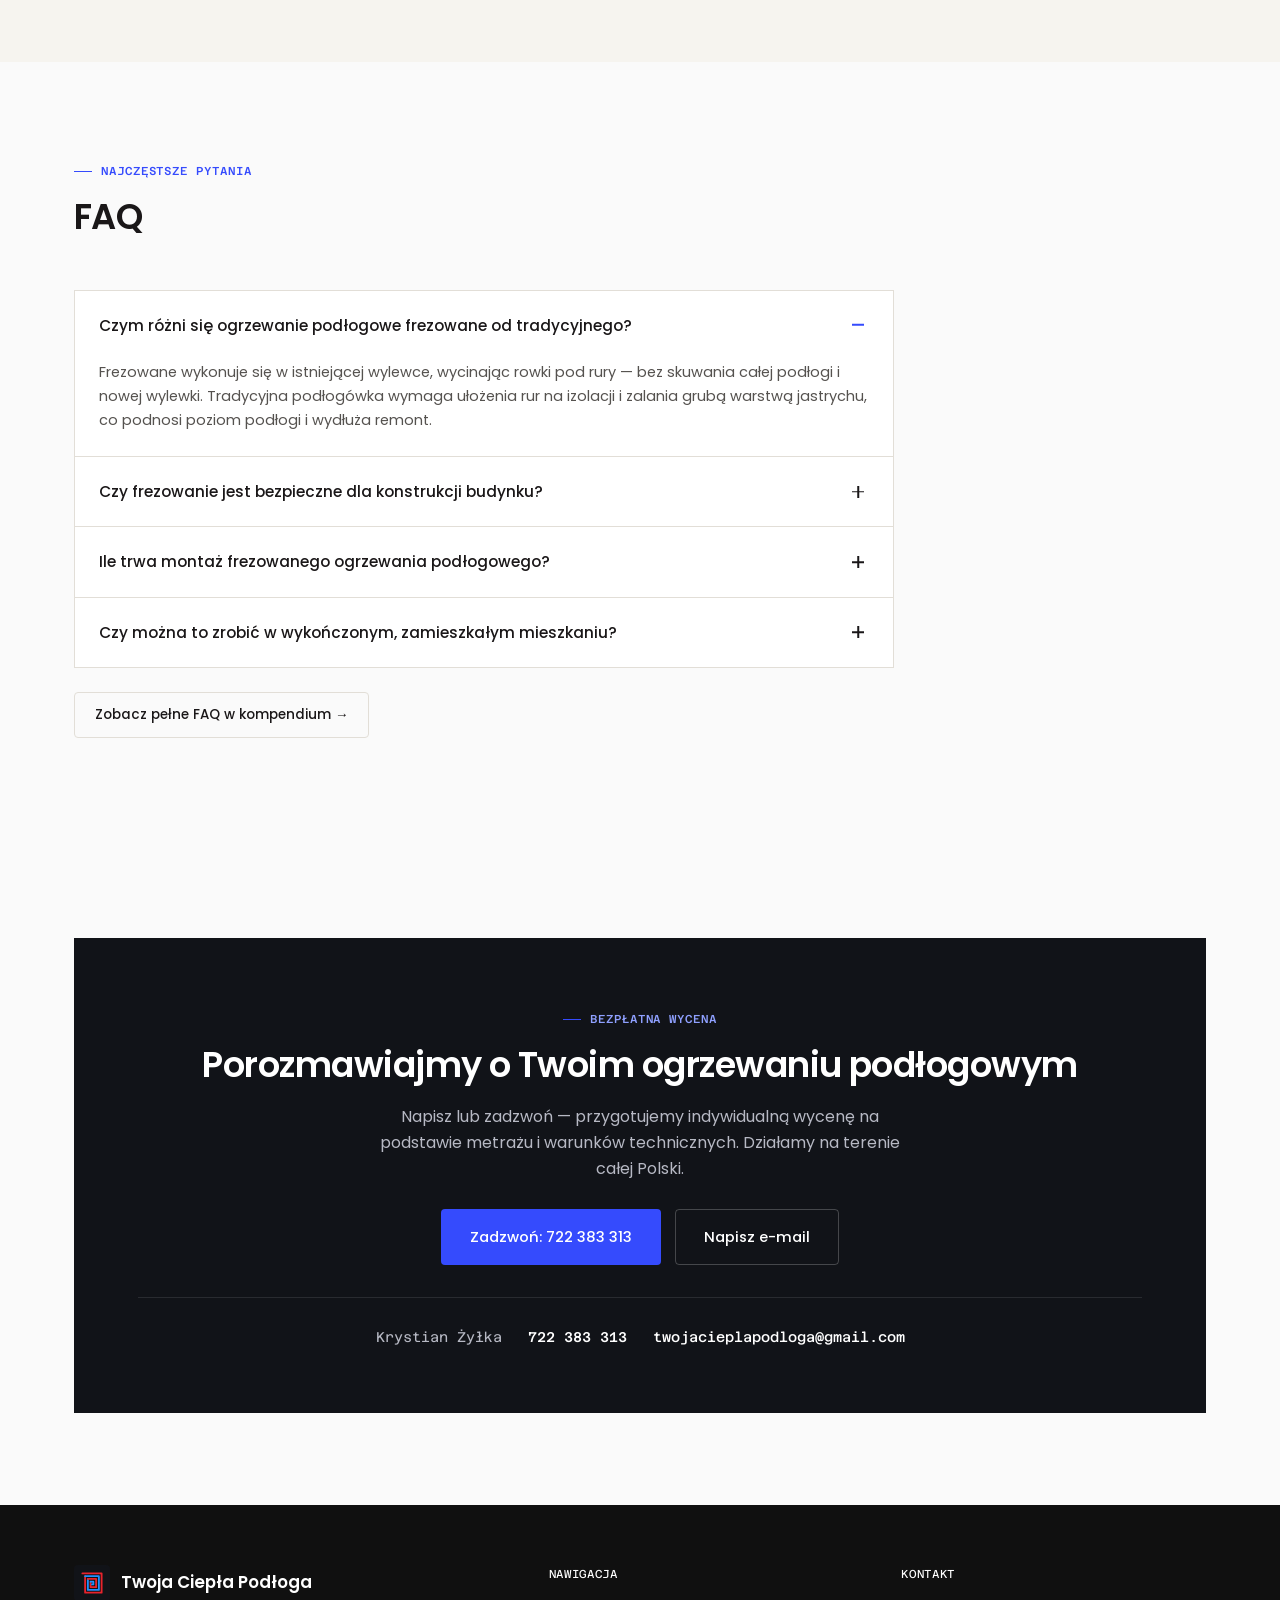
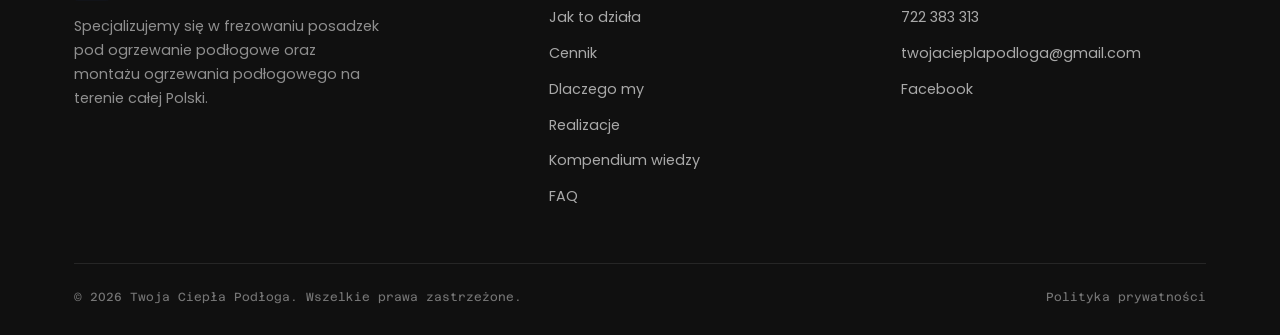
==== commit 9106d9c9: "Sparuj zdjecia przed/po w premium ukladzie porownawczym" ====
--- a/index.html
+++ b/index.html
@@ -373,42 +373,57 @@
         <p class="lede">Zdjęcia z jednej z naszych realizacji — od przygotowanej wylewki, przez ułożone pętle grzewcze, po podłączenie do rozdzielacza.</p>
       </div>
 
-      <div class="gallery-tabs reveal">
-        <span class="gallery-tab is-before">Przed</span>
-        <span class="gallery-tab is-after">Po</span>
-      </div>
-
-      <div class="gallery-grid reveal-stagger">
-        <figure class="gallery-item reveal" style="--i:0">
-          <img src="assets/img/realizacje/przed-01.webp" alt="Przygotowana wylewka przed frezowaniem, pusty pokój" loading="lazy">
-          <span class="gallery-tag">Przed</span>
-          <figcaption class="gallery-caption">Przygotowana wylewka</figcaption>
-        </figure>
-        <figure class="gallery-item reveal" style="--i:1">
-          <img src="assets/img/realizacje/przed-02.webp" alt="Pomieszczenie przygotowane do ułożenia instalacji" loading="lazy">
-          <span class="gallery-tag">Przed</span>
-          <figcaption class="gallery-caption">Przygotowane pomieszczenie</figcaption>
-        </figure>
-        <figure class="gallery-item reveal" style="--i:2">
-          <img src="assets/img/realizacje/przed-03.webp" alt="Podłoga przygotowana pod montaż ogrzewania podłogowego" loading="lazy">
-          <span class="gallery-tag">Przed</span>
-          <figcaption class="gallery-caption">Przygotowanie posadzki</figcaption>
-        </figure>
-        <figure class="gallery-item reveal" style="--i:3">
-          <img src="assets/img/realizacje/po-01.webp" alt="Ułożone pętle grzewcze ogrzewania podłogowego" loading="lazy">
-          <span class="gallery-tag tag-after">Po</span>
-          <figcaption class="gallery-caption">Ułożone pętle grzewcze</figcaption>
-        </figure>
-        <figure class="gallery-item reveal" style="--i:4">
-          <img src="assets/img/realizacje/po-02.webp" alt="Gotowa instalacja ogrzewania podłogowego przed zalaniem wylewką" loading="lazy">
-          <span class="gallery-tag tag-after">Po</span>
-          <figcaption class="gallery-caption">Gotowe przed zalaniem</figcaption>
-        </figure>
-        <figure class="gallery-item reveal" style="--i:5">
-          <img src="assets/img/realizacje/po-03.webp" alt="Ułożone ogrzewanie podłogowe, widok pomieszczenia" loading="lazy">
-          <span class="gallery-tag tag-after">Po</span>
-          <figcaption class="gallery-caption">Gotowa instalacja</figcaption>
-        </figure>
+      <div class="compare-list">
+        <div class="compare-pair reveal">
+          <span class="compare-index">01</span>
+          <div class="compare-photos">
+            <figure class="compare-photo">
+              <img src="assets/img/realizacje/przed-01.webp" alt="Przygotowana wylewka przed frezowaniem, pusty pokój" loading="lazy">
+              <span class="compare-tag">Przed</span>
+            </figure>
+            <figure class="compare-photo">
+              <img src="assets/img/realizacje/po-01.webp" alt="Ułożone pętle grzewcze ogrzewania podłogowego w tym samym pomieszczeniu" loading="lazy">
+              <span class="compare-tag tag-after">Po</span>
+            </figure>
+            <span class="compare-divider" aria-hidden="true">
+              <svg viewBox="0 0 24 24" fill="none" stroke="currentColor" stroke-width="2" stroke-linecap="round" stroke-linejoin="round"><path d="M5 12h14M13 6l6 6-6 6"/></svg>
+            </span>
+          </div>
+        </div>
+
+        <div class="compare-pair reveal">
+          <span class="compare-index">02</span>
+          <div class="compare-photos">
+            <figure class="compare-photo">
+              <img src="assets/img/realizacje/przed-02.webp" alt="Pomieszczenie przygotowane do ułożenia instalacji" loading="lazy">
+              <span class="compare-tag">Przed</span>
+            </figure>
+            <figure class="compare-photo">
+              <img src="assets/img/realizacje/po-02.webp" alt="Gotowa instalacja ogrzewania podłogowego w tym samym pomieszczeniu" loading="lazy">
+              <span class="compare-tag tag-after">Po</span>
+            </figure>
+            <span class="compare-divider" aria-hidden="true">
+              <svg viewBox="0 0 24 24" fill="none" stroke="currentColor" stroke-width="2" stroke-linecap="round" stroke-linejoin="round"><path d="M5 12h14M13 6l6 6-6 6"/></svg>
+            </span>
+          </div>
+        </div>
+
+        <div class="compare-pair reveal">
+          <span class="compare-index">03</span>
+          <div class="compare-photos">
+            <figure class="compare-photo">
+              <img src="assets/img/realizacje/przed-03.webp" alt="Podłoga przygotowana pod montaż ogrzewania podłogowego" loading="lazy">
+              <span class="compare-tag">Przed</span>
+            </figure>
+            <figure class="compare-photo">
+              <img src="assets/img/realizacje/po-03.webp" alt="Ułożone ogrzewanie podłogowe w tym samym pomieszczeniu" loading="lazy">
+              <span class="compare-tag tag-after">Po</span>
+            </figure>
+            <span class="compare-divider" aria-hidden="true">
+              <svg viewBox="0 0 24 24" fill="none" stroke="currentColor" stroke-width="2" stroke-linecap="round" stroke-linejoin="round"><path d="M5 12h14M13 6l6 6-6 6"/></svg>
+            </span>
+          </div>
+        </div>
       </div>
 
       <div class="manifold-wrap reveal-stagger" style="margin-top:56px;">
--- a/assets/css/style.css
+++ b/assets/css/style.css
@@ -320,33 +320,54 @@
 .card h3{ margin-bottom:8px; font-size:1.02rem; }
 .card p{ color:var(--ink-soft); font-size:.9rem; margin:0; }
 
-/* ---------- realizacje / gallery ---------- */
-.gallery-tabs{ display:flex; gap:8px; margin-bottom:28px; }
-.gallery-tab{
-  font-family:var(--ff-mono); font-size:.72rem; letter-spacing:.06em; text-transform:uppercase;
-  padding:9px 16px; border-radius:999px; border:1px solid var(--line); color:var(--ink-soft);
-  background:var(--surface);
-}
-.gallery-tab.is-before{ color:#9a6a2f; border-color:#e8d3ab; background:#fbf3e6; }
-.gallery-tab.is-after{ color:#1f7a4d; border-color:#bfe3cf; background:#eaf7f0; }
-
-.gallery-grid{ display:grid; grid-template-columns:repeat(4,1fr); gap:1px; background:var(--line); border:1px solid var(--line); }
-.gallery-item{ position:relative; background:var(--surface); aspect-ratio:4/3; overflow:hidden; }
-.gallery-item img{ width:100%; height:100%; object-fit:cover; display:block; transition:transform .5s var(--ease); }
-.gallery-item:hover img{ transform:scale(1.05); }
-.gallery-tag{
-  position:absolute; top:12px; left:12px;
-  font-family:var(--ff-mono); font-size:.64rem; letter-spacing:.05em; text-transform:uppercase;
-  padding:5px 10px; border-radius:999px; color:#fff;
-  background:rgba(17,19,24,.72); backdrop-filter:blur(4px);
-}
-.gallery-tag.tag-after{ background:rgba(31,122,77,.82); }
-.gallery-caption{
-  position:absolute; left:0; right:0; bottom:0;
-  padding:10px 12px 8px;
-  font-size:.76rem; color:#fff;
-  background:linear-gradient(0deg, rgba(17,19,24,.78), transparent);
-}
+/* ---------- realizacje / before-after compare ---------- */
+.compare-list{ display:grid; gap:64px; }
+.compare-pair{
+  display:grid;
+  grid-template-columns:64px 1fr;
+  gap:32px;
+  align-items:center;
+}
+.compare-index{
+  font-family:var(--ff-mono); font-weight:500; font-size:1rem;
+  color:var(--ink-faint); letter-spacing:.02em;
+  writing-mode:vertical-rl; text-orientation:mixed;
+  display:flex; align-items:center; justify-content:center; gap:10px;
+}
+.compare-index::after{ content:""; width:1px; height:40px; background:var(--line); }
+.compare-photos{
+  position:relative;
+  display:grid; grid-template-columns:1fr 1fr; gap:3px;
+}
+.compare-photo{
+  position:relative; aspect-ratio:3/4; overflow:hidden;
+  border-radius:var(--radius-lg); background:var(--bg-alt);
+  box-shadow:var(--shadow-sm);
+  transition:box-shadow .35s ease;
+}
+.compare-pair:hover .compare-photo{ box-shadow:var(--shadow-md); }
+.compare-photo img{
+  width:100%; height:100%; object-fit:cover; display:block;
+  transition:transform .6s var(--ease);
+}
+.compare-photo:hover img{ transform:scale(1.04); }
+.compare-tag{
+  position:absolute; left:14px; bottom:14px;
+  font-family:var(--ff-mono); font-size:.66rem; letter-spacing:.06em; text-transform:uppercase;
+  padding:6px 12px; border-radius:999px; color:#fff;
+  background:rgba(17,19,24,.75); backdrop-filter:blur(6px);
+}
+.compare-tag.tag-after{ background:rgba(53,75,253,.85); }
+.compare-divider{
+  position:absolute; left:50%; top:50%; transform:translate(-50%,-50%);
+  z-index:2;
+  width:40px; height:40px; border-radius:50%;
+  background:var(--surface); border:1px solid var(--line);
+  display:flex; align-items:center; justify-content:center;
+  box-shadow:var(--shadow-md);
+  color:var(--accent);
+}
+.compare-divider svg{ width:16px; height:16px; }
 
 .manifold-wrap{ display:grid; grid-template-columns:repeat(3,1fr); gap:1px; background:var(--line); border:1px solid var(--line); margin-top:1px; }
 .manifold-photo{ position:relative; aspect-ratio:4/3; overflow:hidden; background:var(--surface); }
@@ -530,7 +551,9 @@
   .hero-stat{ padding-left:0; padding-inline:20px; }
   .intro-grid{ grid-template-columns:1fr; gap:30px; }
   .grid-3{ grid-template-columns:1fr 1fr; }
-  .gallery-grid{ grid-template-columns:1fr 1fr; }
+  .compare-pair{ grid-template-columns:1fr; gap:14px; }
+  .compare-index{ writing-mode:horizontal-tb; justify-content:flex-start; }
+  .compare-index::after{ width:32px; height:1px; }
   .manifold-wrap{ grid-template-columns:1fr 1fr; }
   .steps{ grid-template-columns:1fr 1fr; }
   .pricing-wrap{ grid-template-columns:1fr; }
@@ -569,7 +592,9 @@
 }
 @media (max-width: 760px){
   .grid-3, .grid-2, .steps{ grid-template-columns:1fr; }
-  .gallery-grid, .manifold-wrap{ grid-template-columns:1fr; }
+  .compare-list{ gap:36px; }
+  .compare-photos{ gap:2px; }
+  .manifold-wrap{ grid-template-columns:1fr; }
   .stats-bar{ grid-template-columns:1fr 1fr; }
   .footer-grid{ grid-template-columns:1fr; gap:32px; }
   .section{ padding:60px 0; }
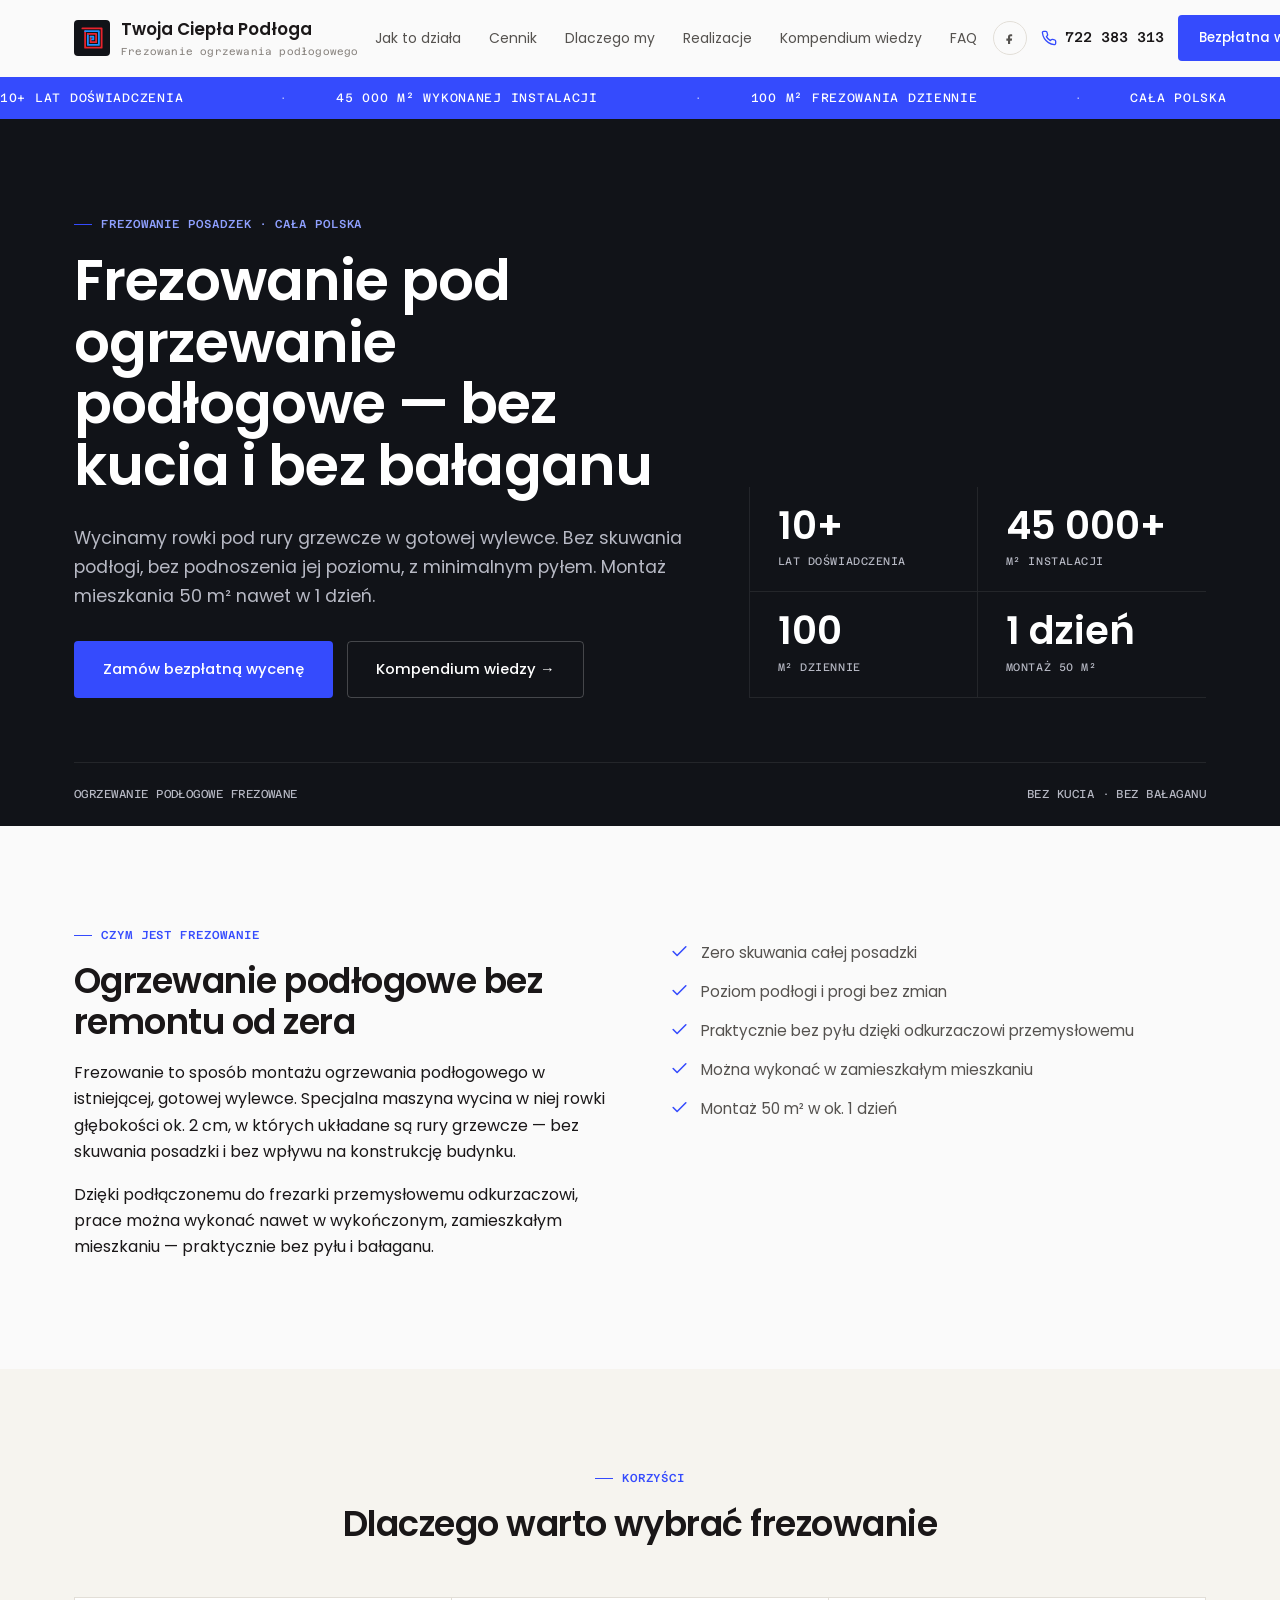
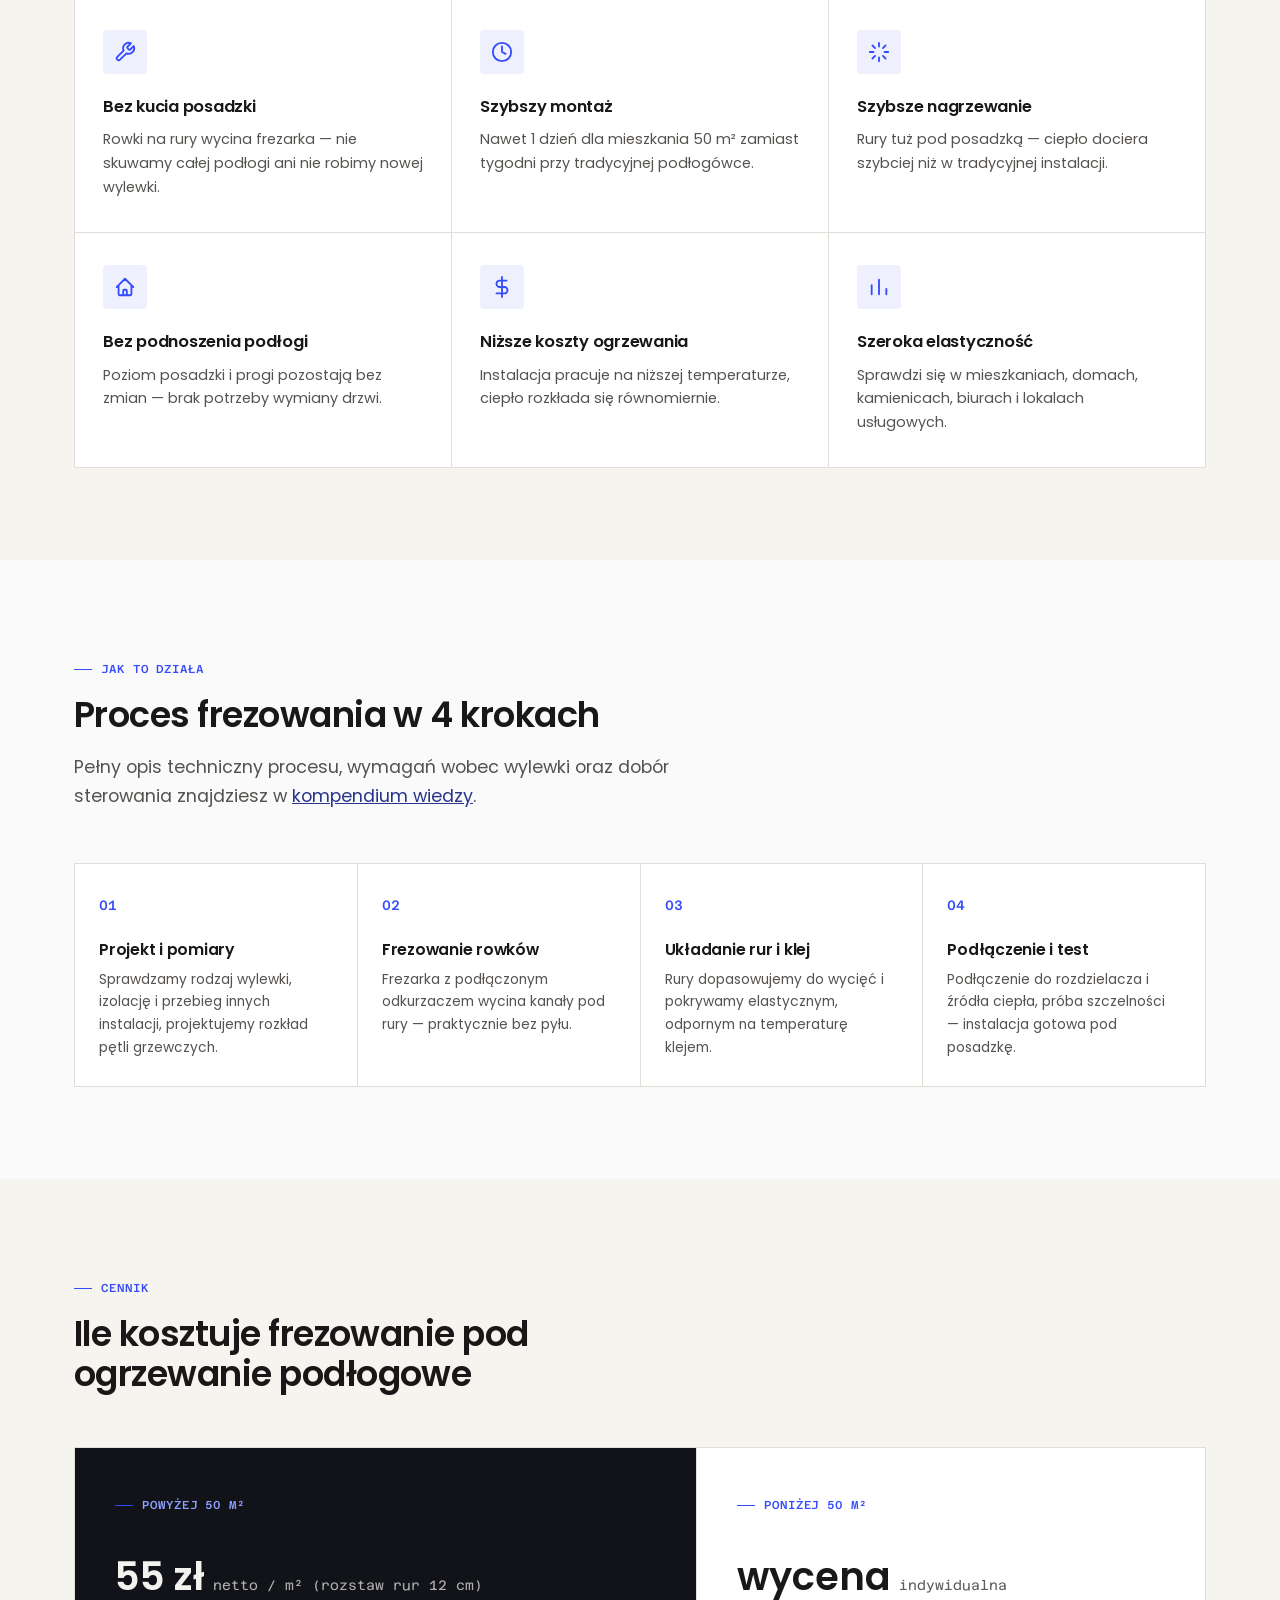
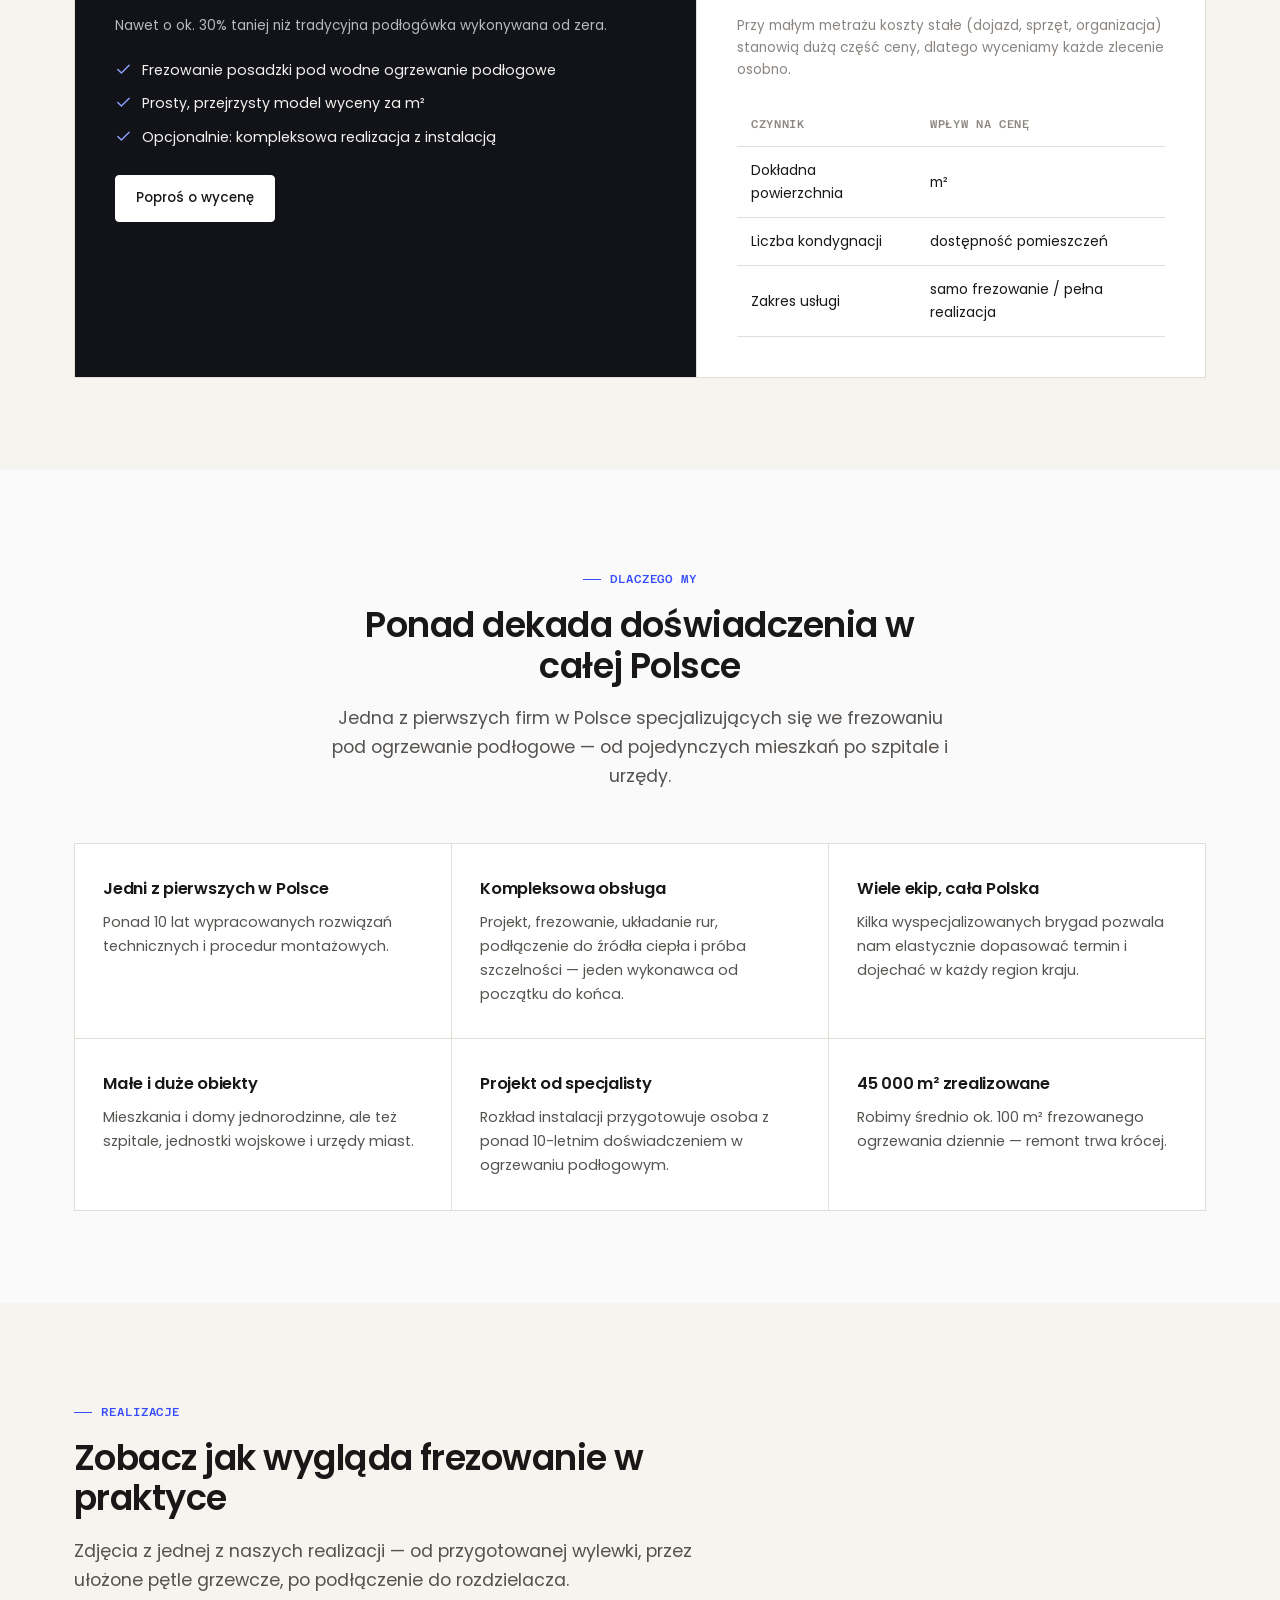
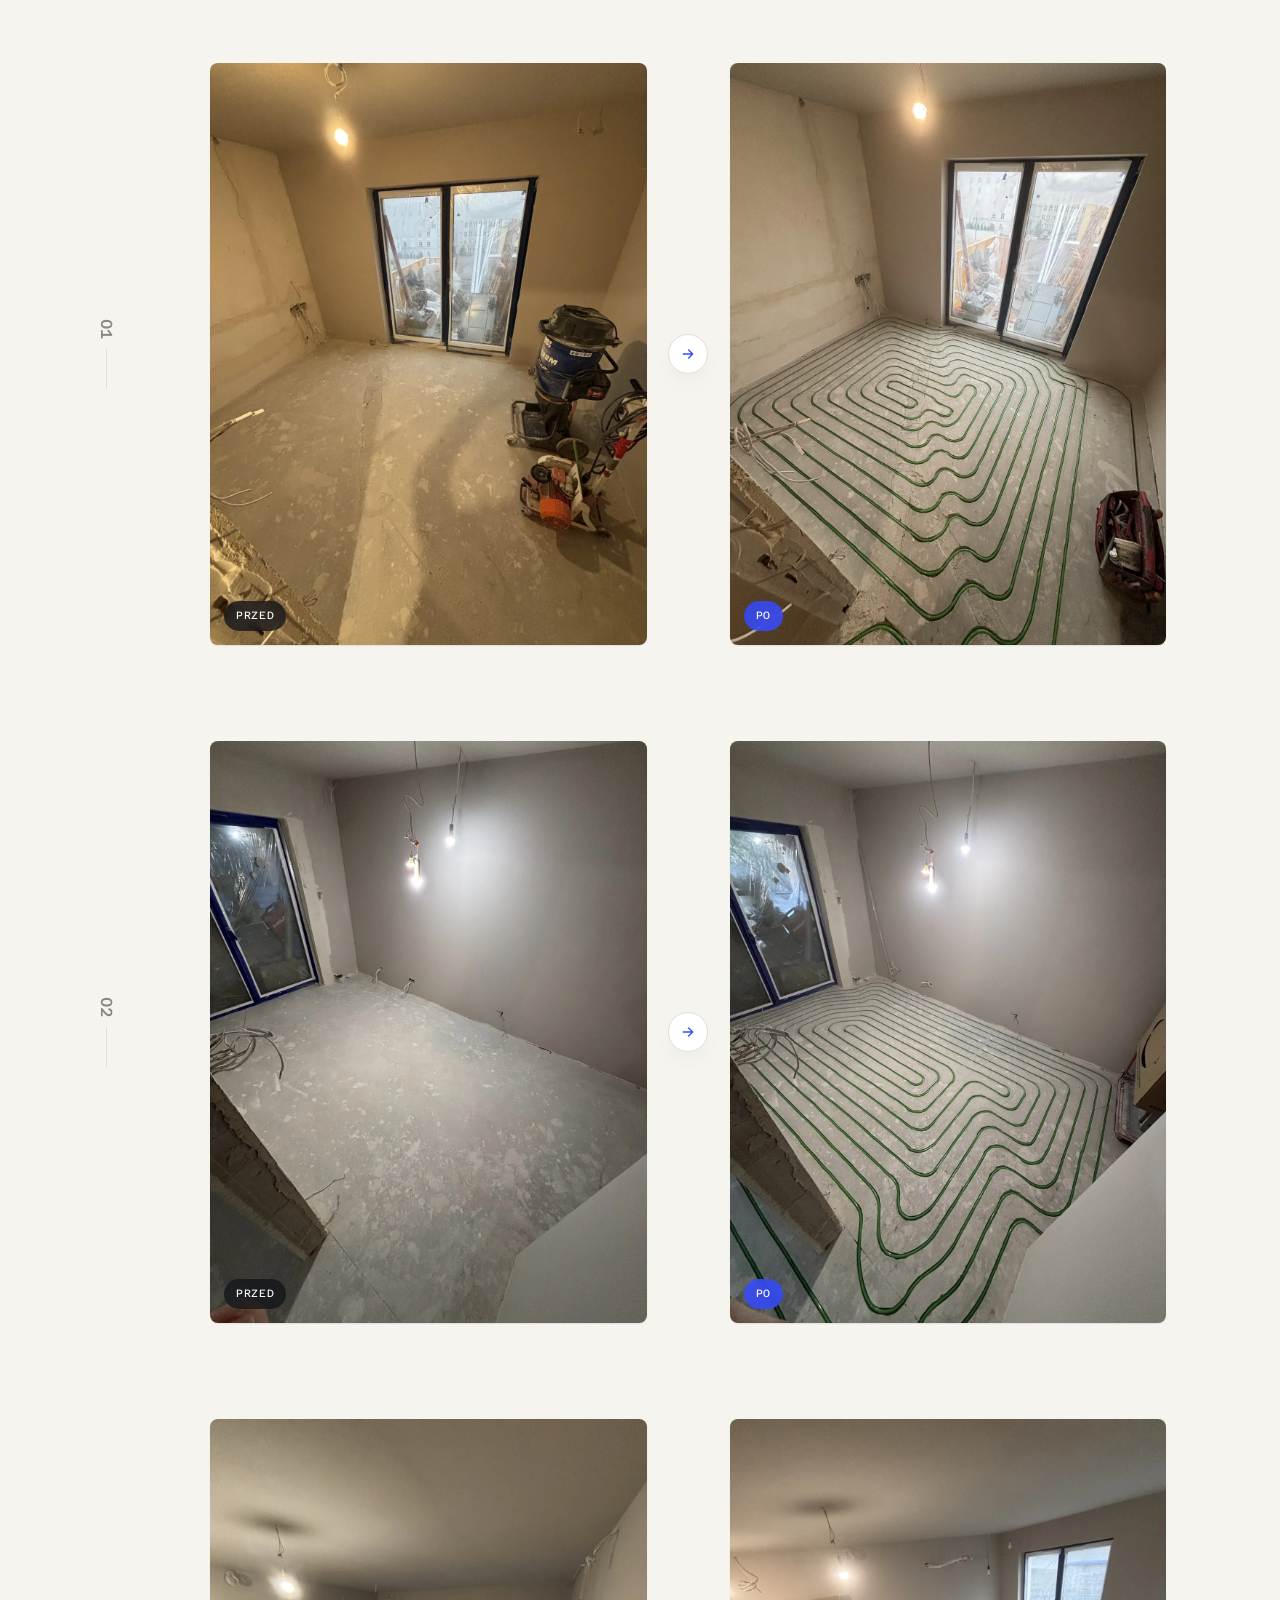
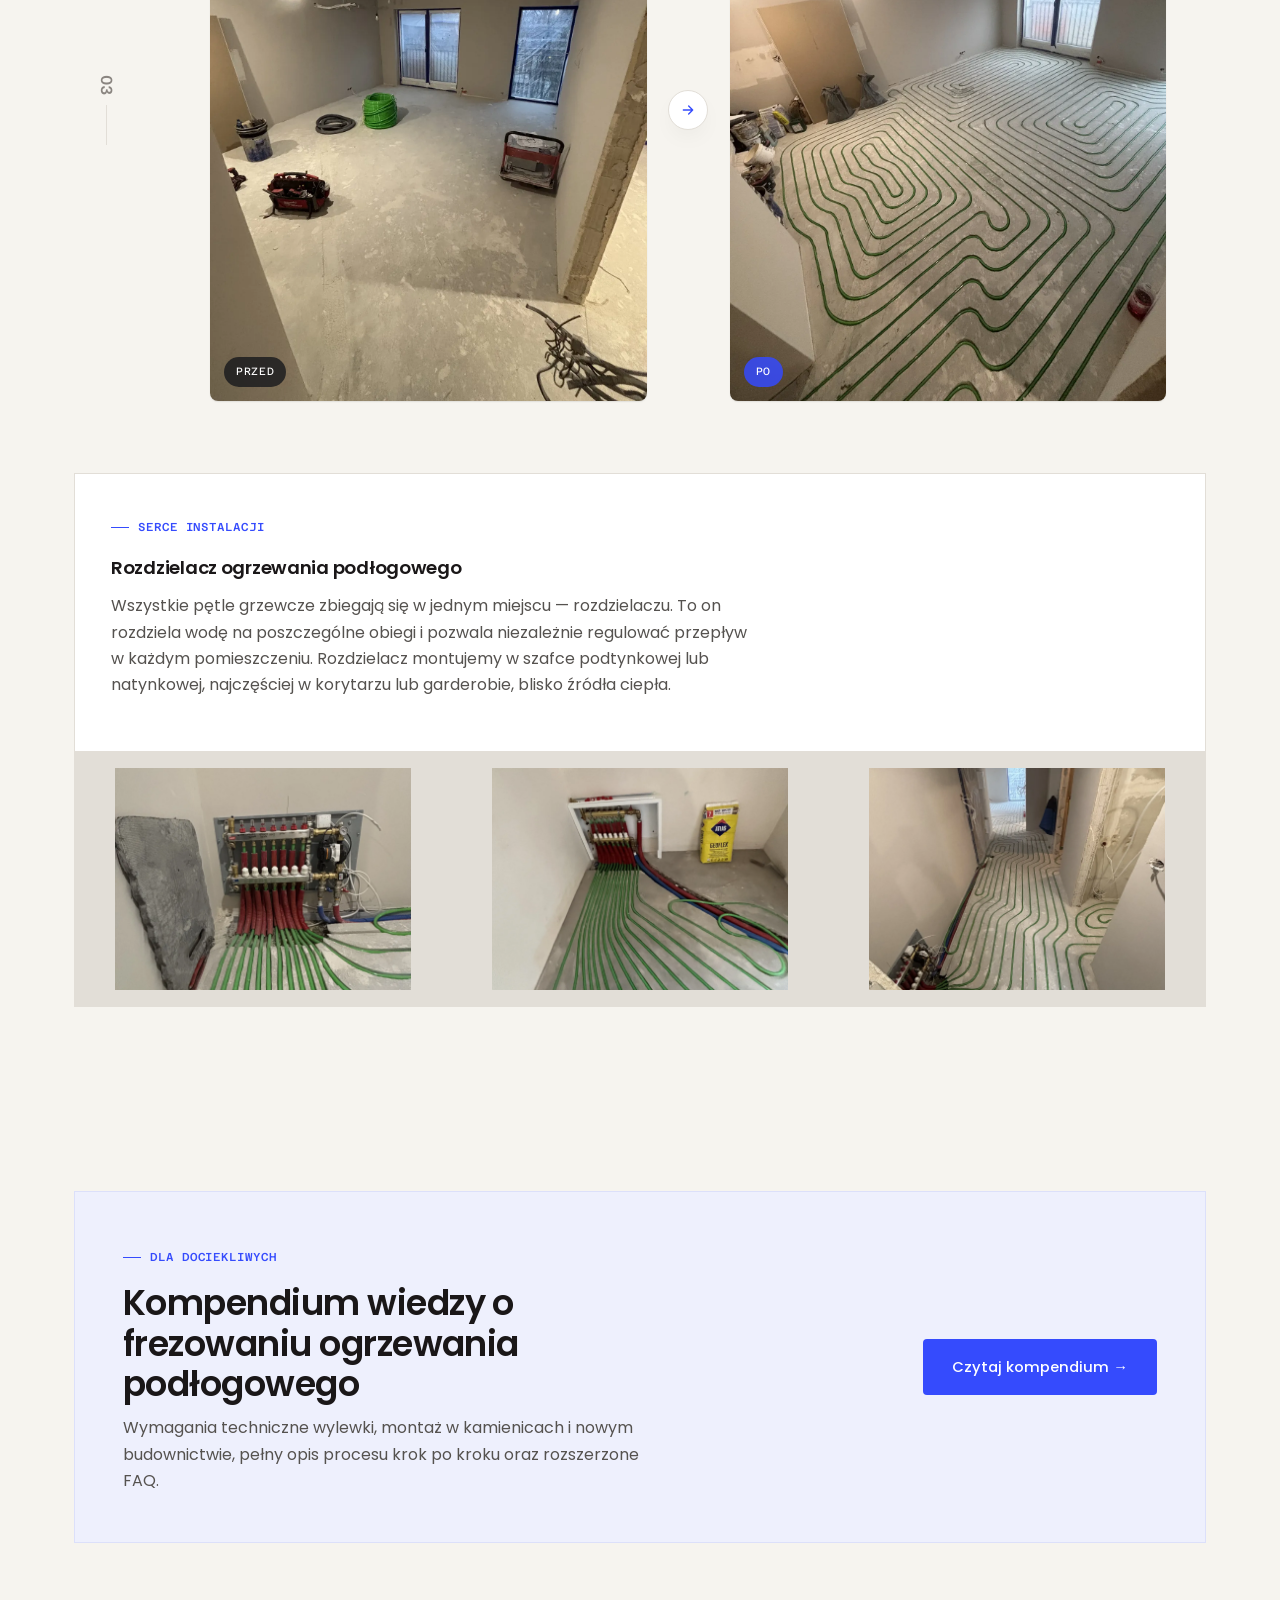
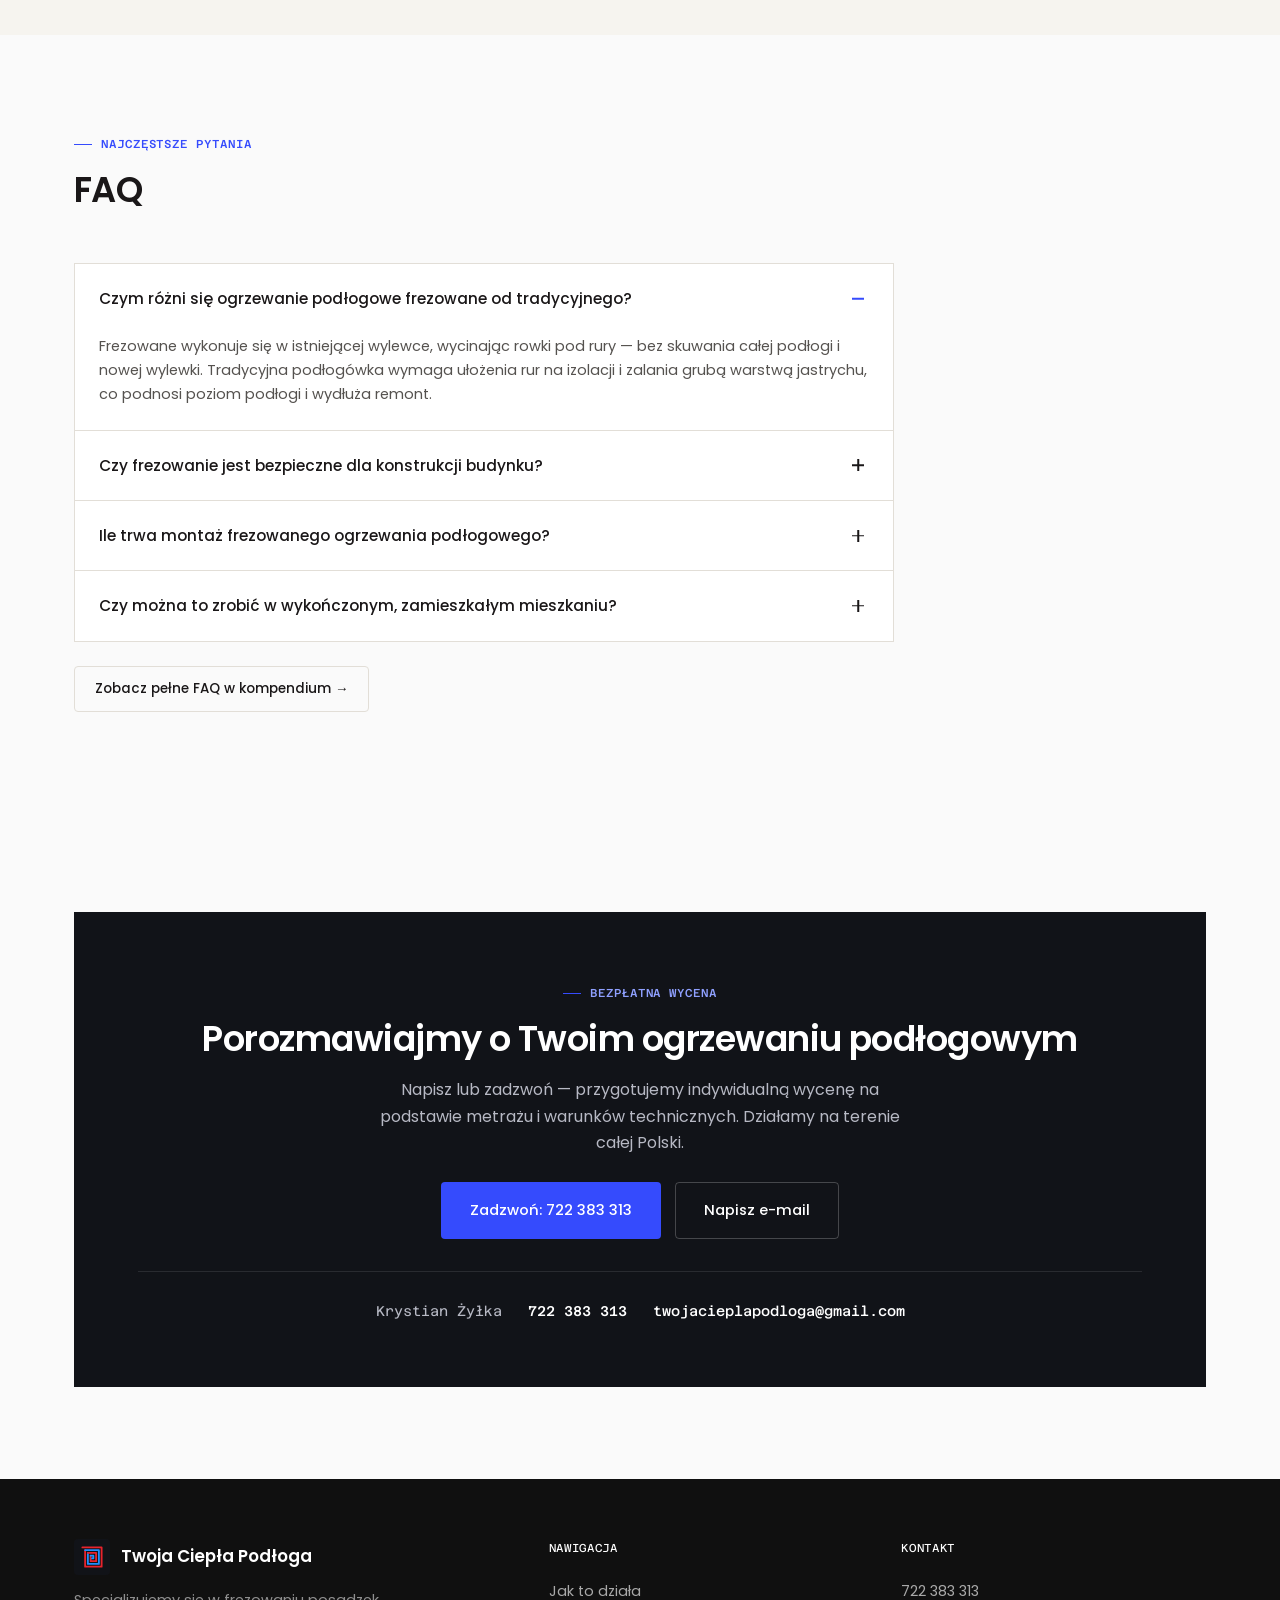
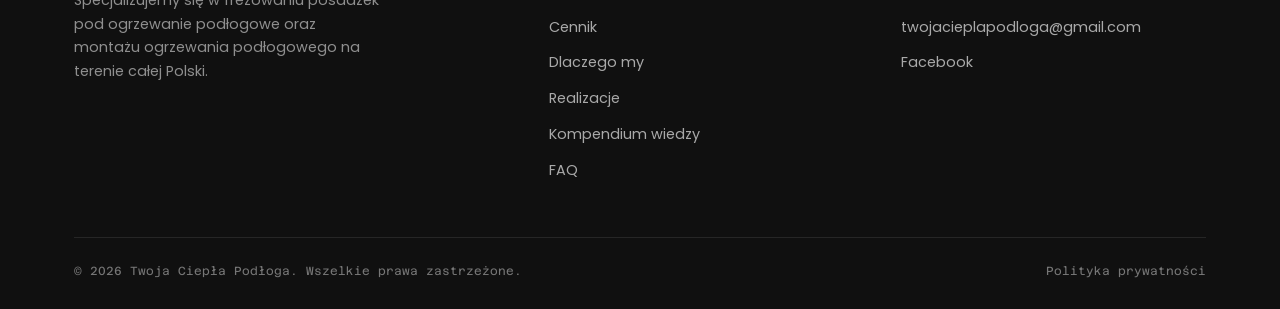
==== commit af814c1c: "Usun dopisek o kolorach rur w opisie rozdzielacza" ====
--- a/index.html
+++ b/index.html
@@ -430,7 +430,7 @@
         <div class="manifold-text reveal" style="--i:0">
           <span class="eyebrow">Serce instalacji</span>
           <h3>Rozdzielacz ogrzewania podłogowego</h3>
-          <p>Wszystkie pętle grzewcze zbiegają się w jednym miejscu — rozdzielaczu. To on rozdziela wodę na poszczególne obiegi (czerwone rury zasilania, niebieski powrót) i pozwala niezależnie regulować przepływ w każdym pomieszczeniu. Rozdzielacz montujemy w szafce podtynkowej lub natynkowej, najczęściej w korytarzu lub garderobie, blisko źródła ciepła.</p>
+          <p>Wszystkie pętle grzewcze zbiegają się w jednym miejscu — rozdzielaczu. To on rozdziela wodę na poszczególne obiegi i pozwala niezależnie regulować przepływ w każdym pomieszczeniu. Rozdzielacz montujemy w szafce podtynkowej lub natynkowej, najczęściej w korytarzu lub garderobie, blisko źródła ciepła.</p>
         </div>
         <figure class="manifold-photo reveal" style="--i:1">
           <img src="assets/img/realizacje/rozdzielacz-01.webp" alt="Rozdzielacz ogrzewania podłogowego z podłączonymi pętlami rur" loading="lazy">
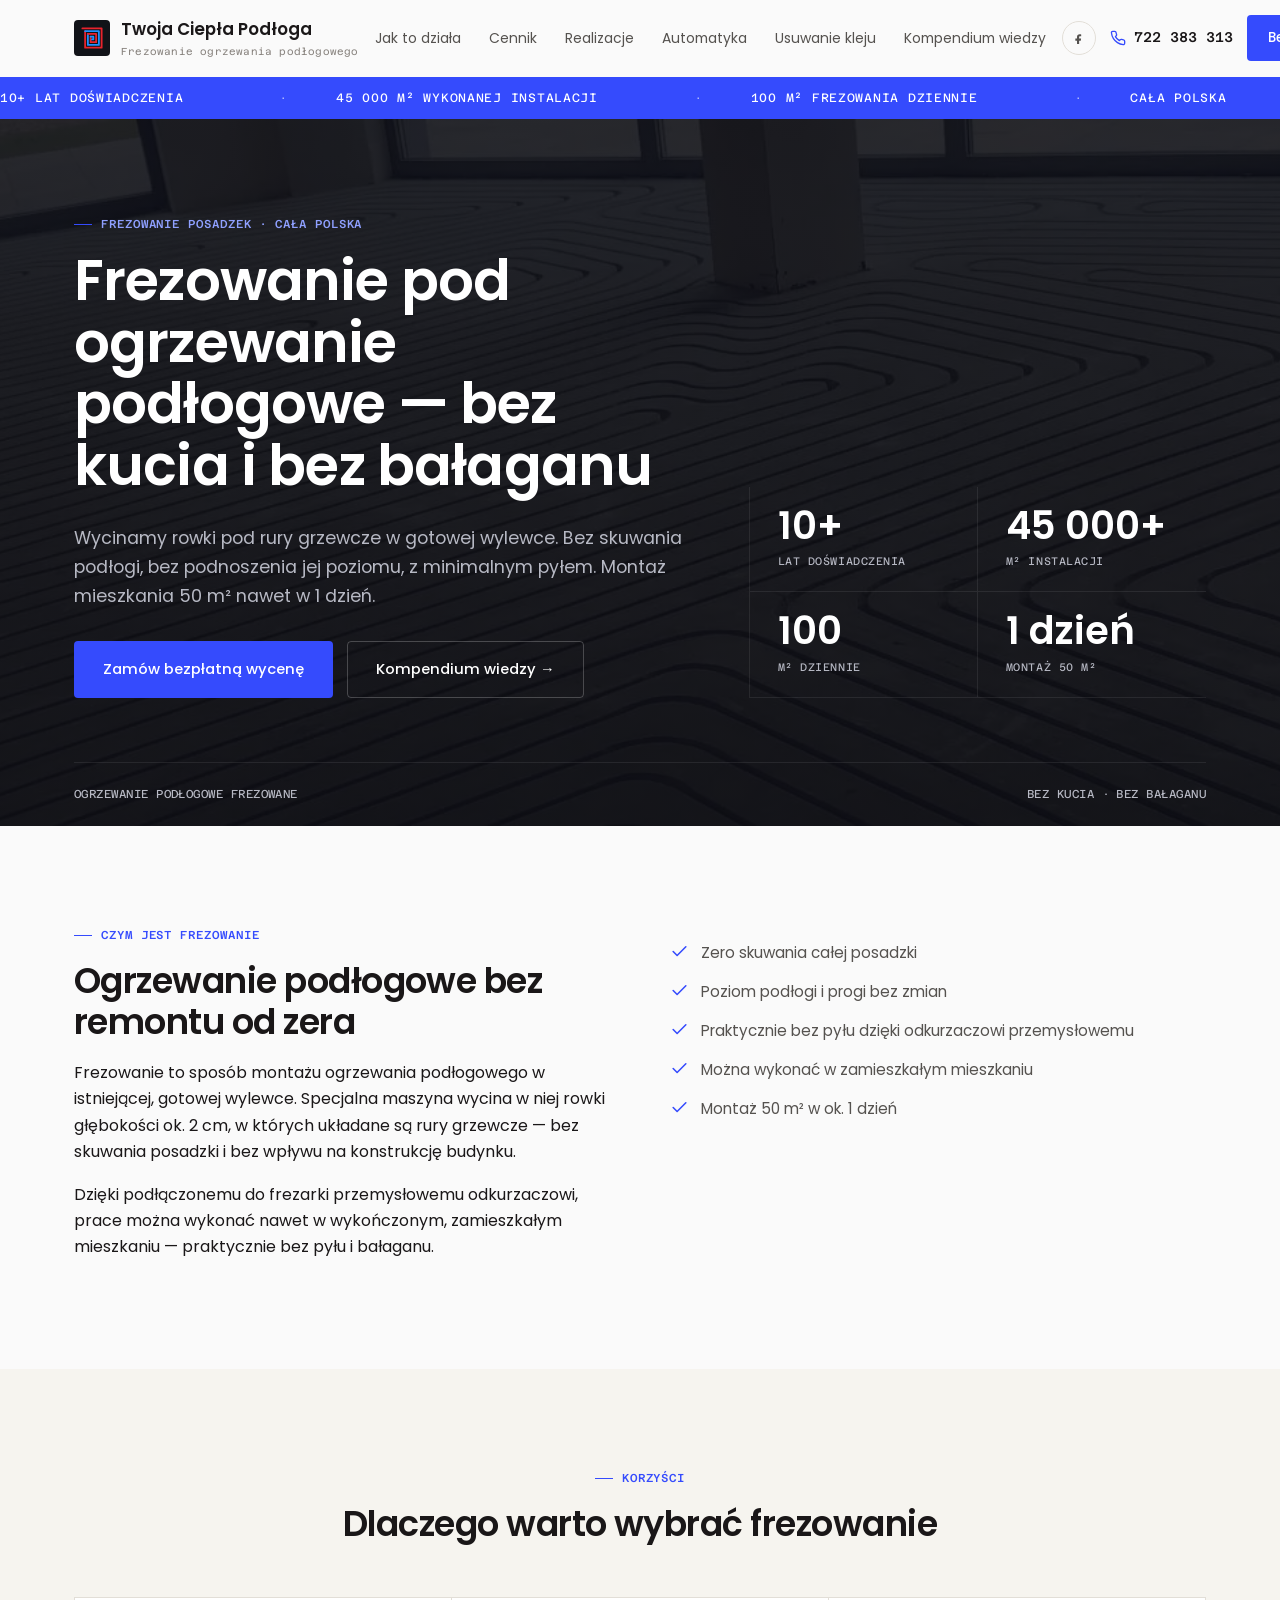
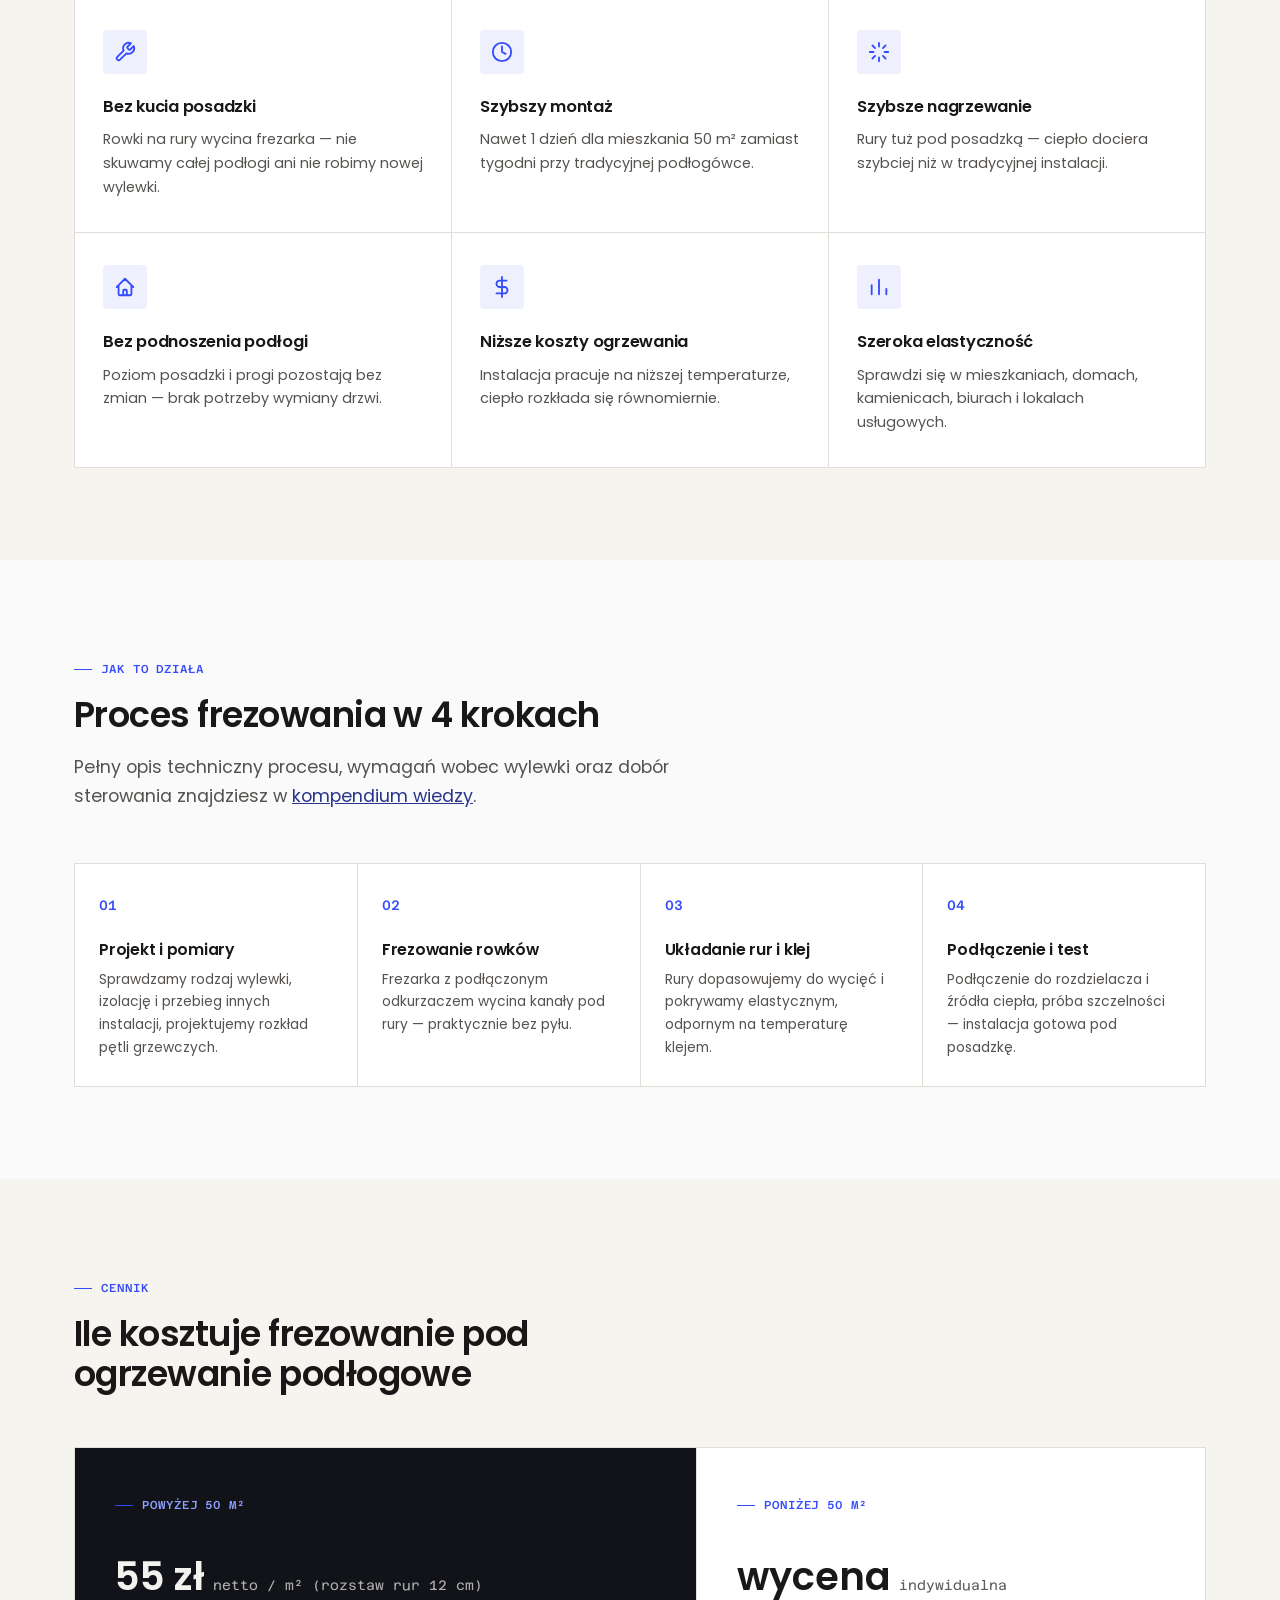
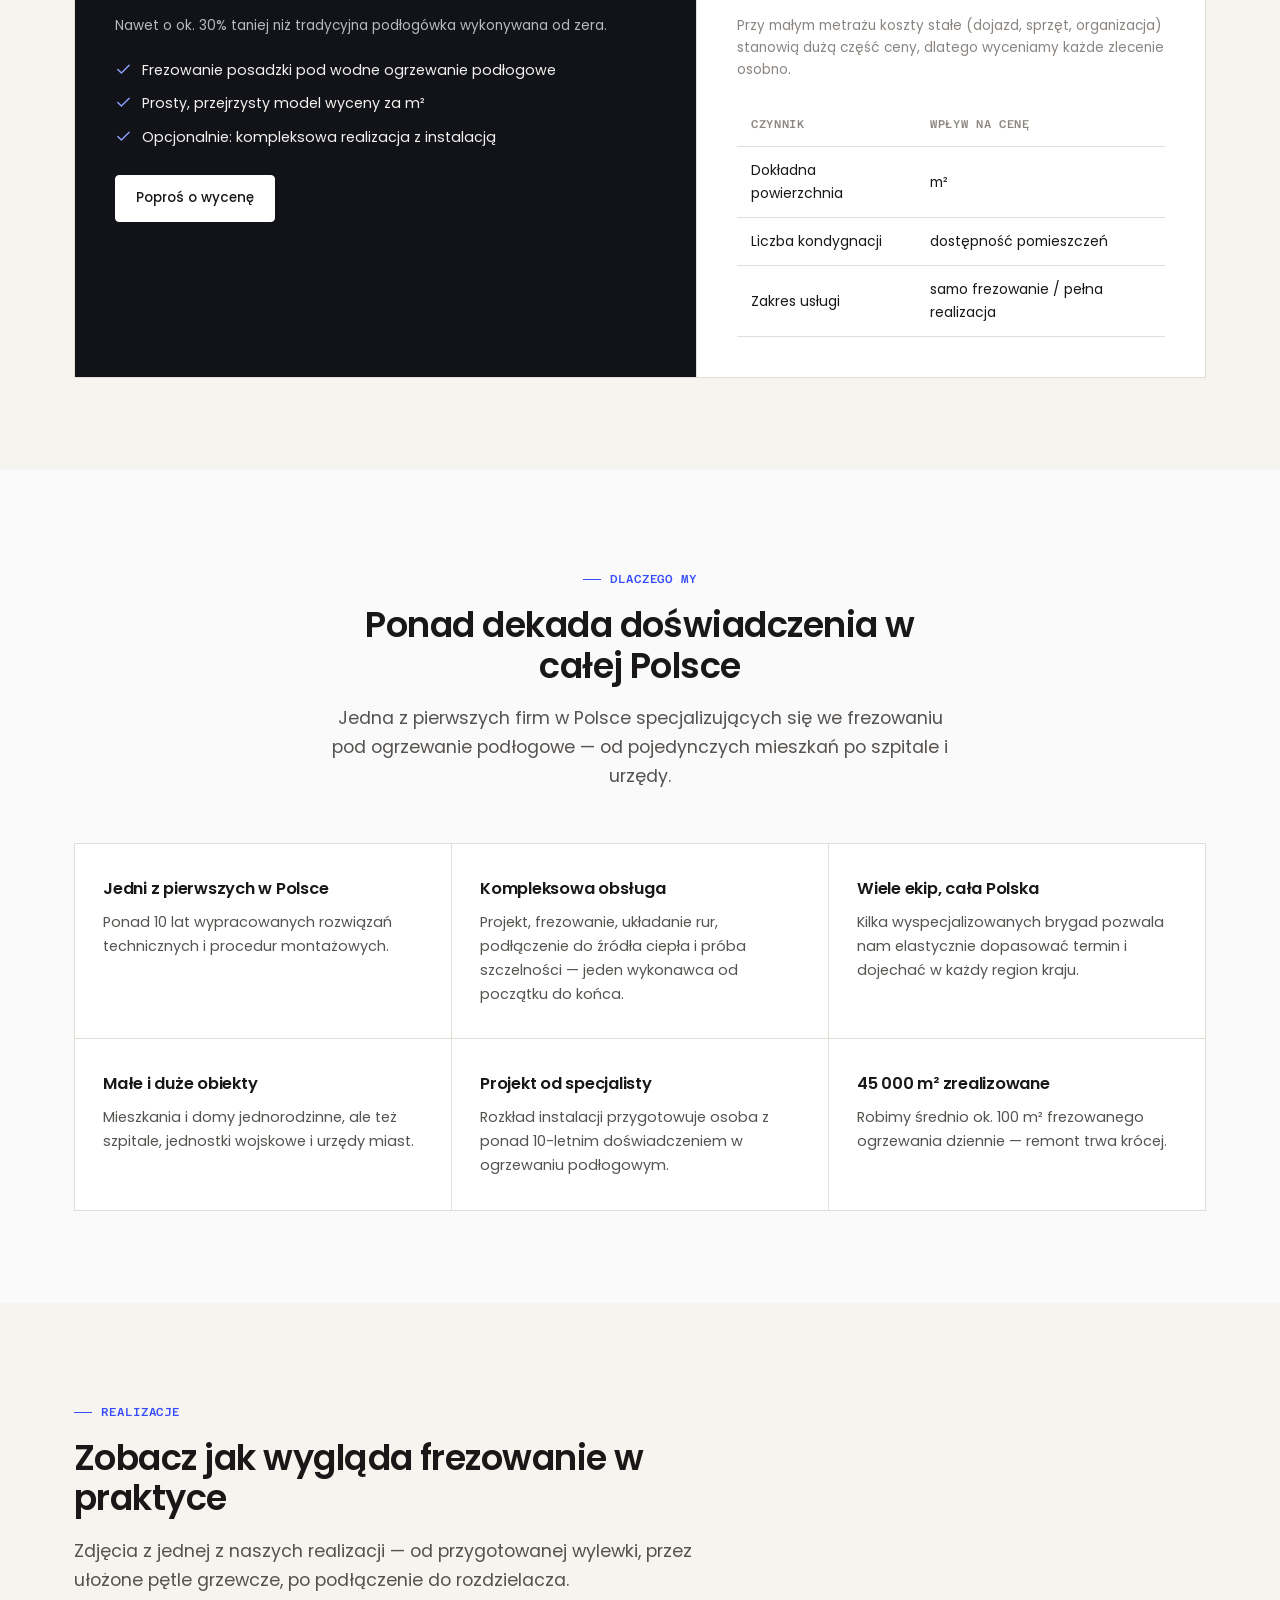
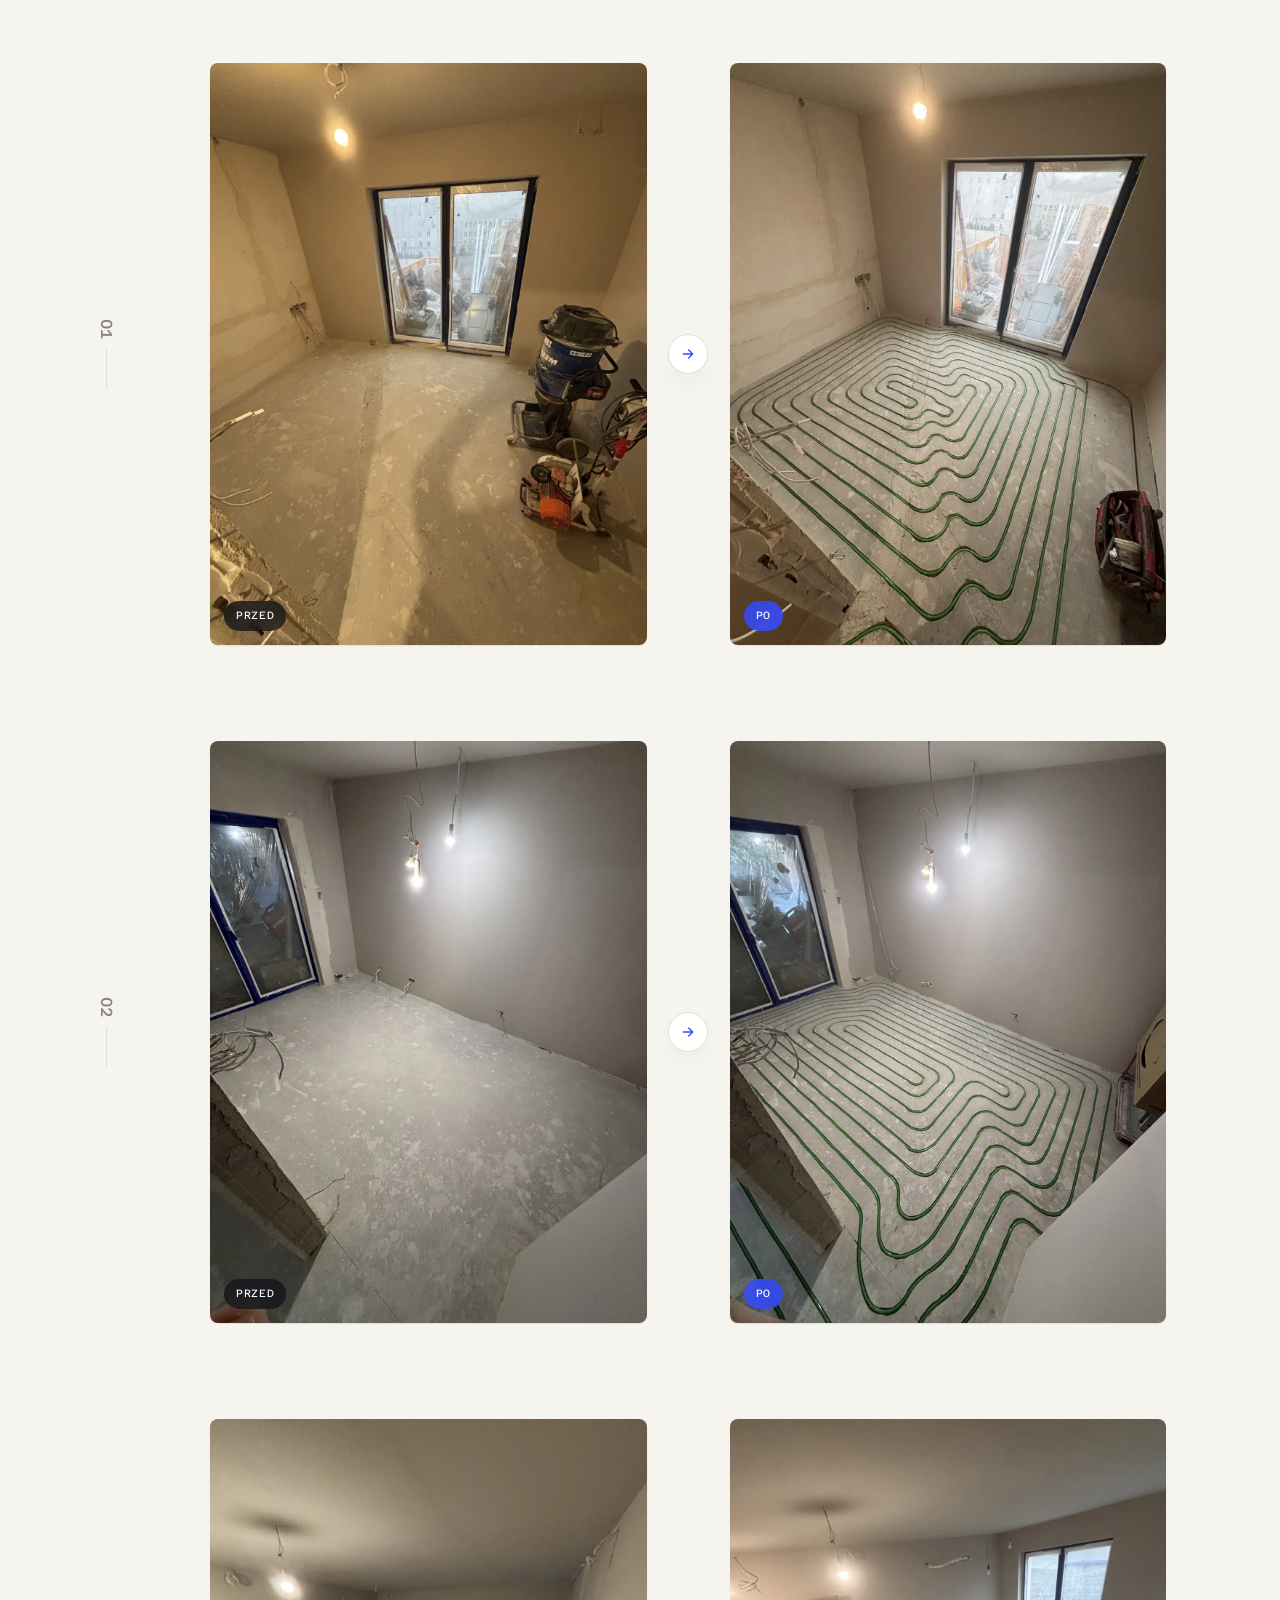
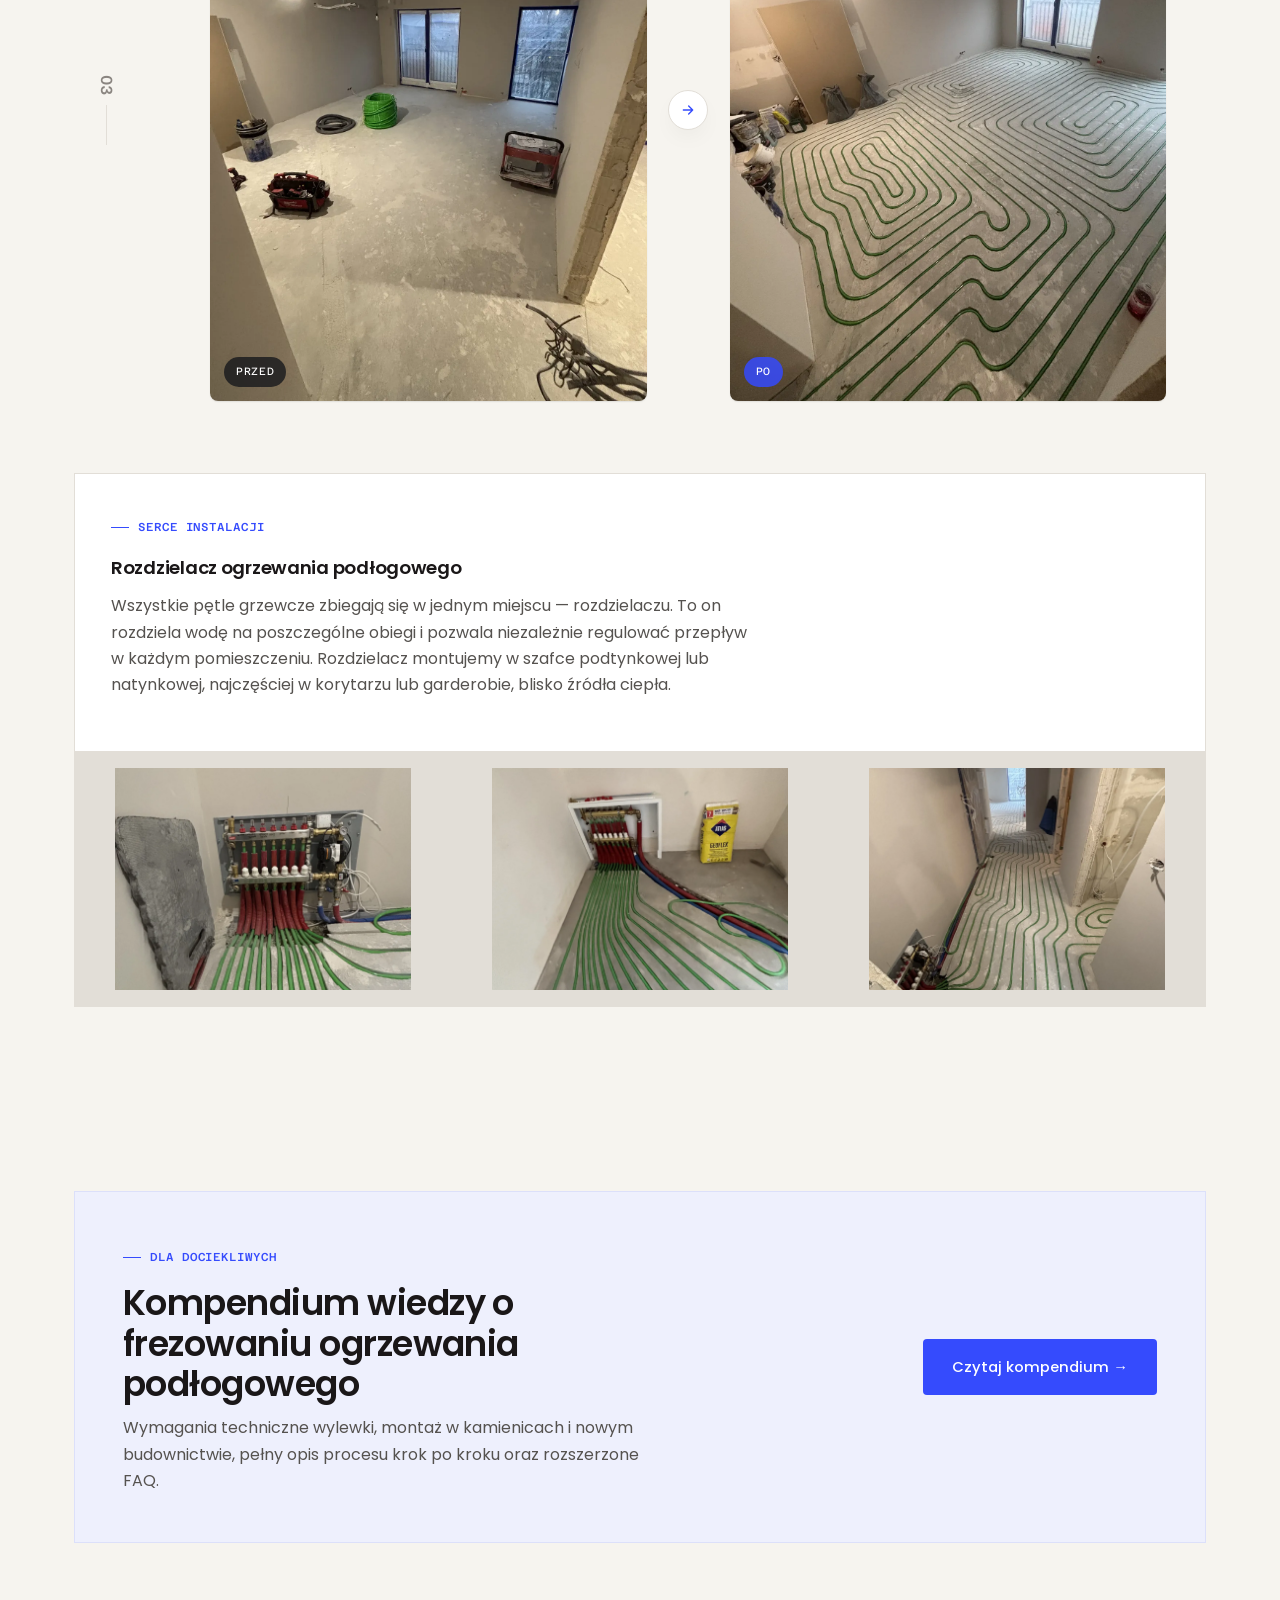
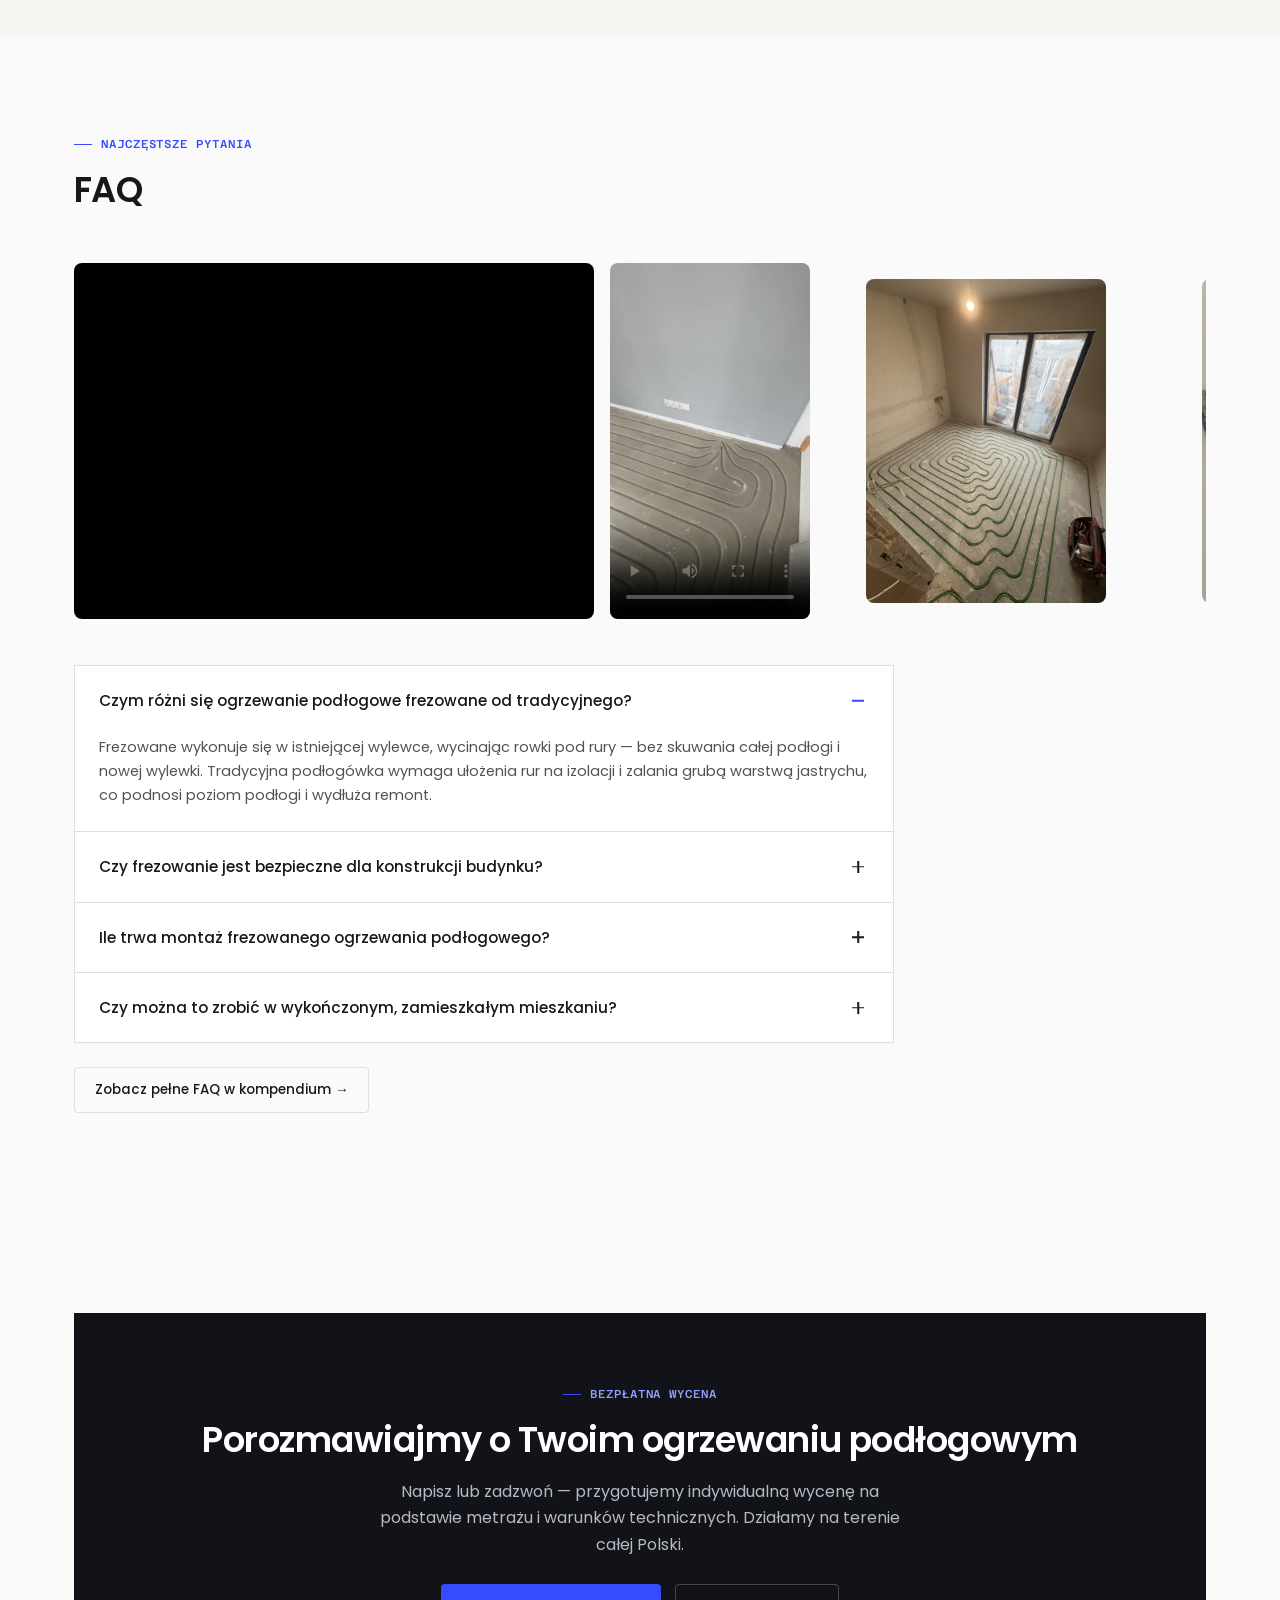
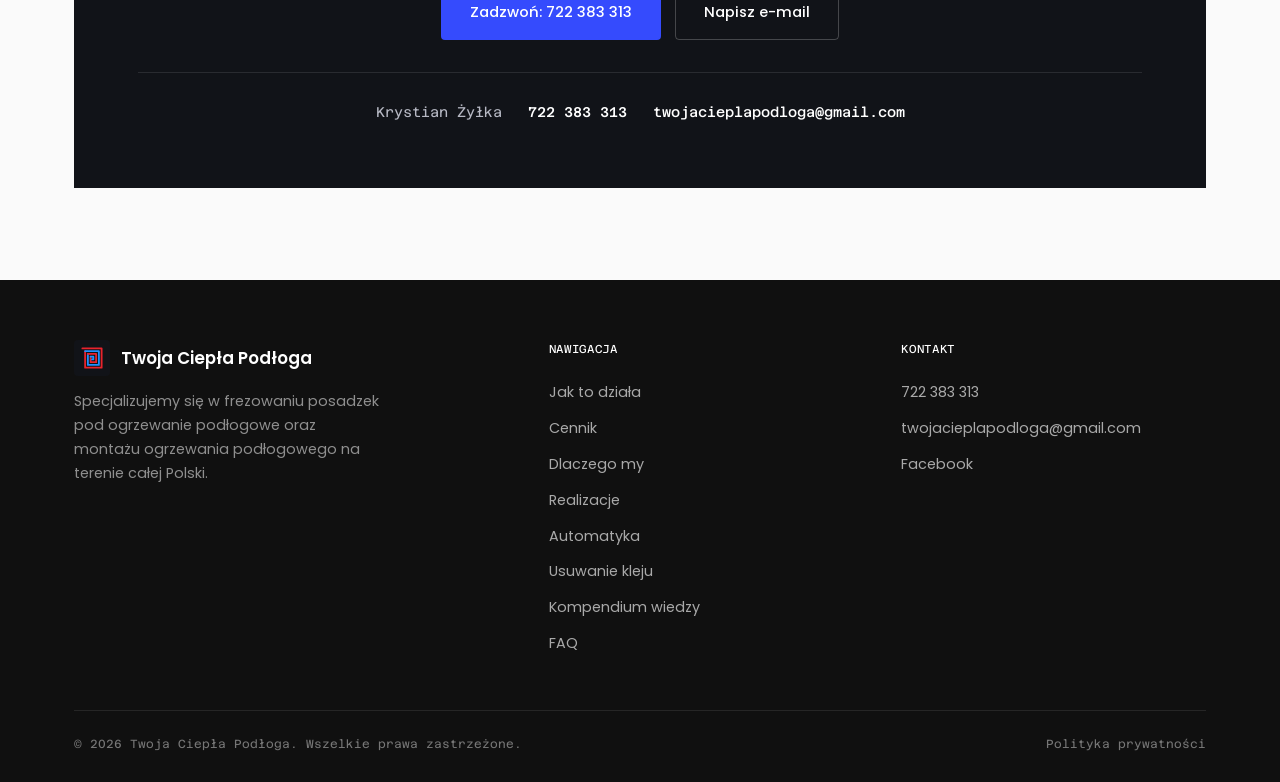
==== commit 5460ebc2: "Dodaj podstrony Automatyka i Usuwanie kleju, media w FAQ" ====
--- a/index.html
+++ b/index.html
@@ -102,10 +102,10 @@
     <nav class="main-nav" aria-label="Nawigacja główna" id="main-nav">
       <a href="#proces">Jak to działa</a>
       <a href="#cennik">Cennik</a>
-      <a href="#dlaczego-my">Dlaczego my</a>
       <a href="#realizacje">Realizacje</a>
+      <a href="automatyka.html">Automatyka</a>
+      <a href="usuwanie-kleju.html">Usuwanie kleju</a>
       <a href="kompendium-wiedzy.html">Kompendium wiedzy</a>
-      <a href="#faq">FAQ</a>
       <div class="mobile-only">
         <a href="tel:722383313" class="phone-link">
           <svg viewBox="0 0 24 24" fill="none" stroke="currentColor" stroke-width="2" stroke-linecap="round" stroke-linejoin="round"><path d="M22 16.92v3a2 2 0 0 1-2.18 2 19.79 19.79 0 0 1-8.63-3.07 19.5 19.5 0 0 1-6-6 19.79 19.79 0 0 1-3.07-8.67A2 2 0 0 1 4.11 2h3a2 2 0 0 1 2 1.72c.127.96.361 1.903.7 2.81a2 2 0 0 1-.45 2.11L8.09 9.91a16 16 0 0 0 6 6l1.27-1.27a2 2 0 0 1 2.11-.45c.907.339 1.85.573 2.81.7A2 2 0 0 1 22 16.92z"/></svg>
@@ -466,6 +466,22 @@
         <span class="eyebrow">Najczęstsze pytania</span>
         <h2>FAQ</h2>
       </div>
+
+      <div class="faq-media reveal">
+        <div class="video-embed">
+          <iframe src="https://www.youtube-nocookie.com/embed/YcmdaY4dpJw?start=101" title="Frezowanie pod ogrzewanie podłogowe — wideo" loading="lazy" allow="accelerometer; autoplay; clipboard-write; encrypted-media; gyroscope; picture-in-picture" allowfullscreen></iframe>
+        </div>
+        <div class="video-vertical">
+          <video src="assets/img/video/frezowanie-klip.mp4" poster="assets/img/video/frezowanie-klip-poster.jpg" playsinline controls preload="metadata"></video>
+        </div>
+        <figure class="faq-media-photo">
+          <img src="assets/img/realizacje/po-01.webp" alt="Ułożone pętle grzewcze ogrzewania podłogowego" loading="lazy">
+        </figure>
+        <figure class="faq-media-photo">
+          <img src="assets/img/realizacje/rozdzielacz-01.webp" alt="Rozdzielacz ogrzewania podłogowego z podłączonymi pętlami" loading="lazy">
+        </figure>
+      </div>
+
       <div class="faq-list reveal">
         <details class="faq-item" open>
           <summary class="faq-q">Czym różni się ogrzewanie podłogowe frezowane od tradycyjnego?<span class="plus"></span></summary>
@@ -533,6 +549,8 @@
         <a href="#cennik">Cennik</a>
         <a href="#dlaczego-my">Dlaczego my</a>
         <a href="#realizacje">Realizacje</a>
+        <a href="automatyka.html">Automatyka</a>
+        <a href="usuwanie-kleju.html">Usuwanie kleju</a>
         <a href="kompendium-wiedzy.html">Kompendium wiedzy</a>
         <a href="#faq">FAQ</a>
       </div>
--- a/assets/css/style.css
+++ b/assets/css/style.css
@@ -230,7 +230,10 @@
 
 /* ---------- hero (dark) ---------- */
 .hero{
-  background:var(--dark);
+  background:
+    linear-gradient(rgba(10,11,15,.86), rgba(10,11,15,.9)),
+    url("../img/hero-bg.webp") center 65% / cover no-repeat,
+    var(--dark);
   color:var(--on-dark);
   padding:88px 0 0;
   overflow:clip;
@@ -368,6 +371,54 @@
   color:var(--accent);
 }
 .compare-divider svg{ width:16px; height:16px; }
+
+/* ---------- info note ---------- */
+.info-note{
+  background:var(--accent-tint); border:1px solid var(--accent-soft);
+  border-radius:var(--radius-lg); padding:24px 28px;
+  margin-top:36px; display:flex; gap:16px; align-items:flex-start;
+}
+.info-note svg{ flex:none; width:22px; height:22px; color:var(--accent); margin-top:2px; }
+.info-note p{ margin:0; color:var(--ink-soft); font-size:.94rem; }
+.info-note strong{ color:var(--ink); }
+
+/* ---------- video embed ---------- */
+.video-embed{
+  position:relative; padding-top:56.25%; height:0; overflow:hidden;
+  border-radius:var(--radius-lg); background:#000;
+}
+.video-embed iframe{ position:absolute; inset:0; width:100%; height:100%; border:0; }
+
+/* ---------- faq media ---------- */
+.faq-media{
+  display:flex; gap:16px; overflow-x:auto;
+  margin-bottom:36px; padding-bottom:10px;
+  scroll-snap-type:x proximity;
+}
+.faq-media > *{ flex:none; scroll-snap-align:start; }
+.faq-media .video-embed{ position:relative; width:min(520px,72vw); aspect-ratio:16/9; padding-top:0; height:auto; }
+.faq-media .video-vertical{
+  width:min(200px,42vw); aspect-ratio:9/16; border-radius:var(--radius-lg);
+  overflow:hidden; background:#000; position:relative;
+}
+.faq-media .video-vertical video{ width:100%; height:100%; object-fit:cover; display:block; }
+.faq-media-photo{
+  position:relative; width:min(240px,48vw); aspect-ratio:1/1;
+  border-radius:var(--radius-lg); overflow:hidden; background:var(--bg-alt);
+}
+.faq-media-photo img{ width:100%; height:100%; object-fit:cover; display:block; }
+
+/* ---------- contact-only pricing (no visible rate) ---------- */
+.quote-card{
+  max-width:640px; margin-inline:auto;
+  background:var(--dark); color:var(--on-dark);
+  border-radius:var(--radius-lg); padding:44px;
+  text-align:center;
+}
+.quote-card p{ color:var(--on-dark-soft); max-width:52ch; margin-inline:auto; }
+.quote-card .price-list{ text-align:left; max-width:420px; margin-inline:auto; }
+.quote-card .price-list svg{ color:#8fa0ff; }
+.quote-card .btn{ margin-top:8px; }
 
 .manifold-wrap{ display:grid; grid-template-columns:repeat(3,1fr); gap:1px; background:var(--line); border:1px solid var(--line); margin-top:1px; }
 .manifold-photo{ position:relative; aspect-ratio:4/3; overflow:hidden; background:var(--surface); }
@@ -600,4 +651,5 @@
   .section{ padding:60px 0; }
   .cta-block{ padding:40px 24px; }
   .compendium-banner{ padding:32px 26px; }
-}
+  .quote-card{ padding:32px 22px; }
+}
